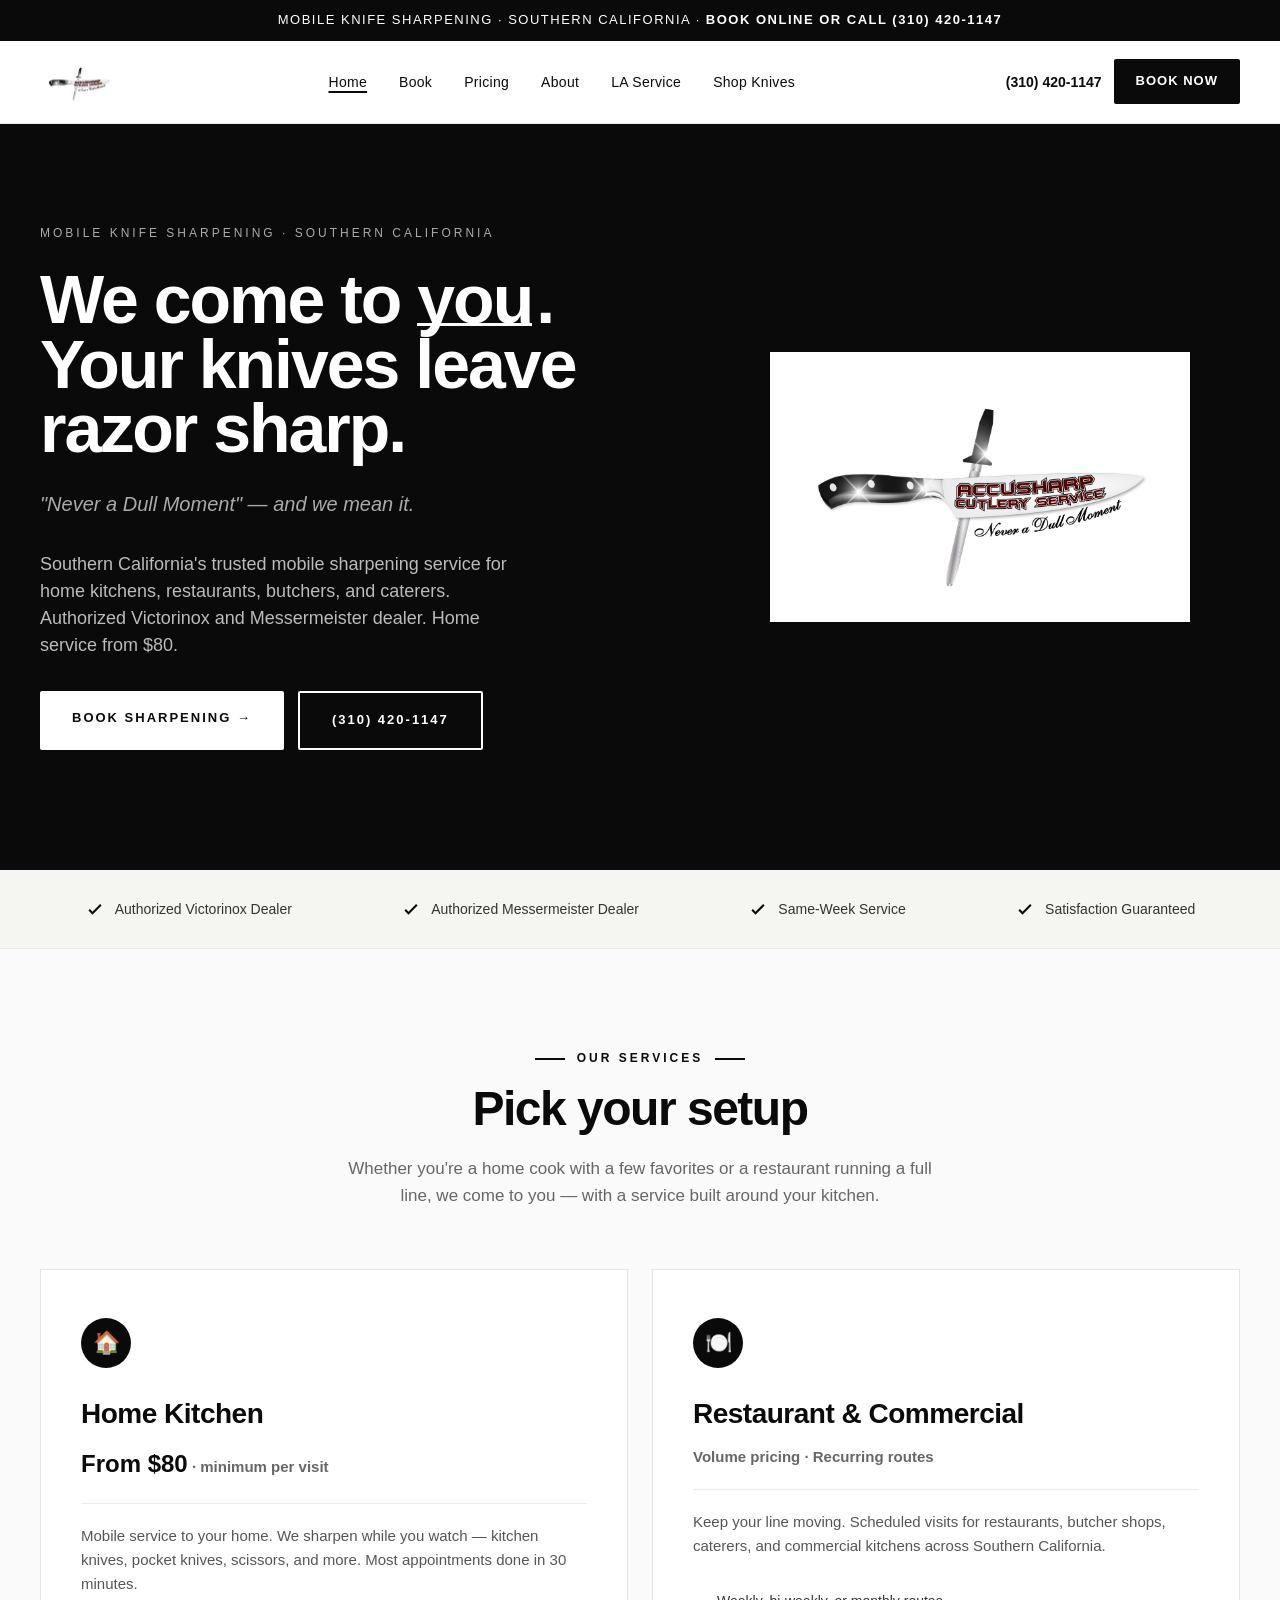
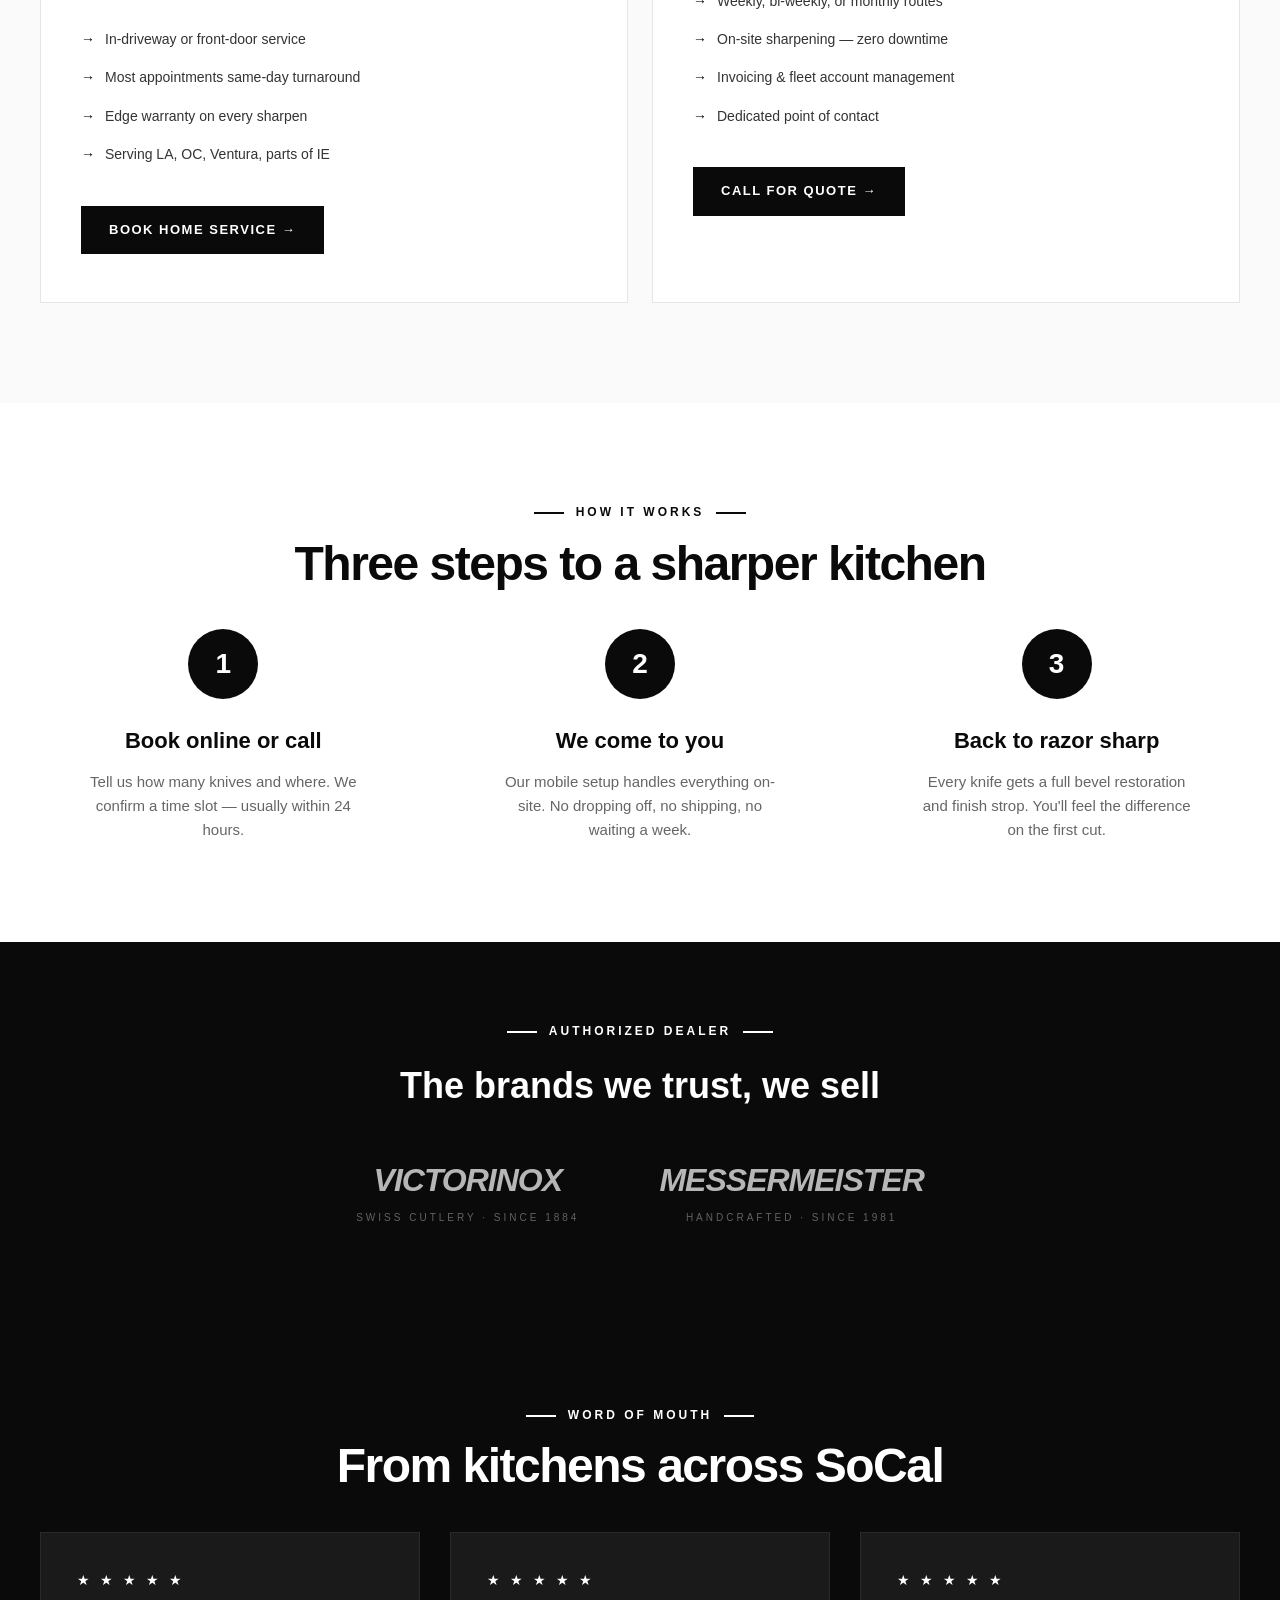
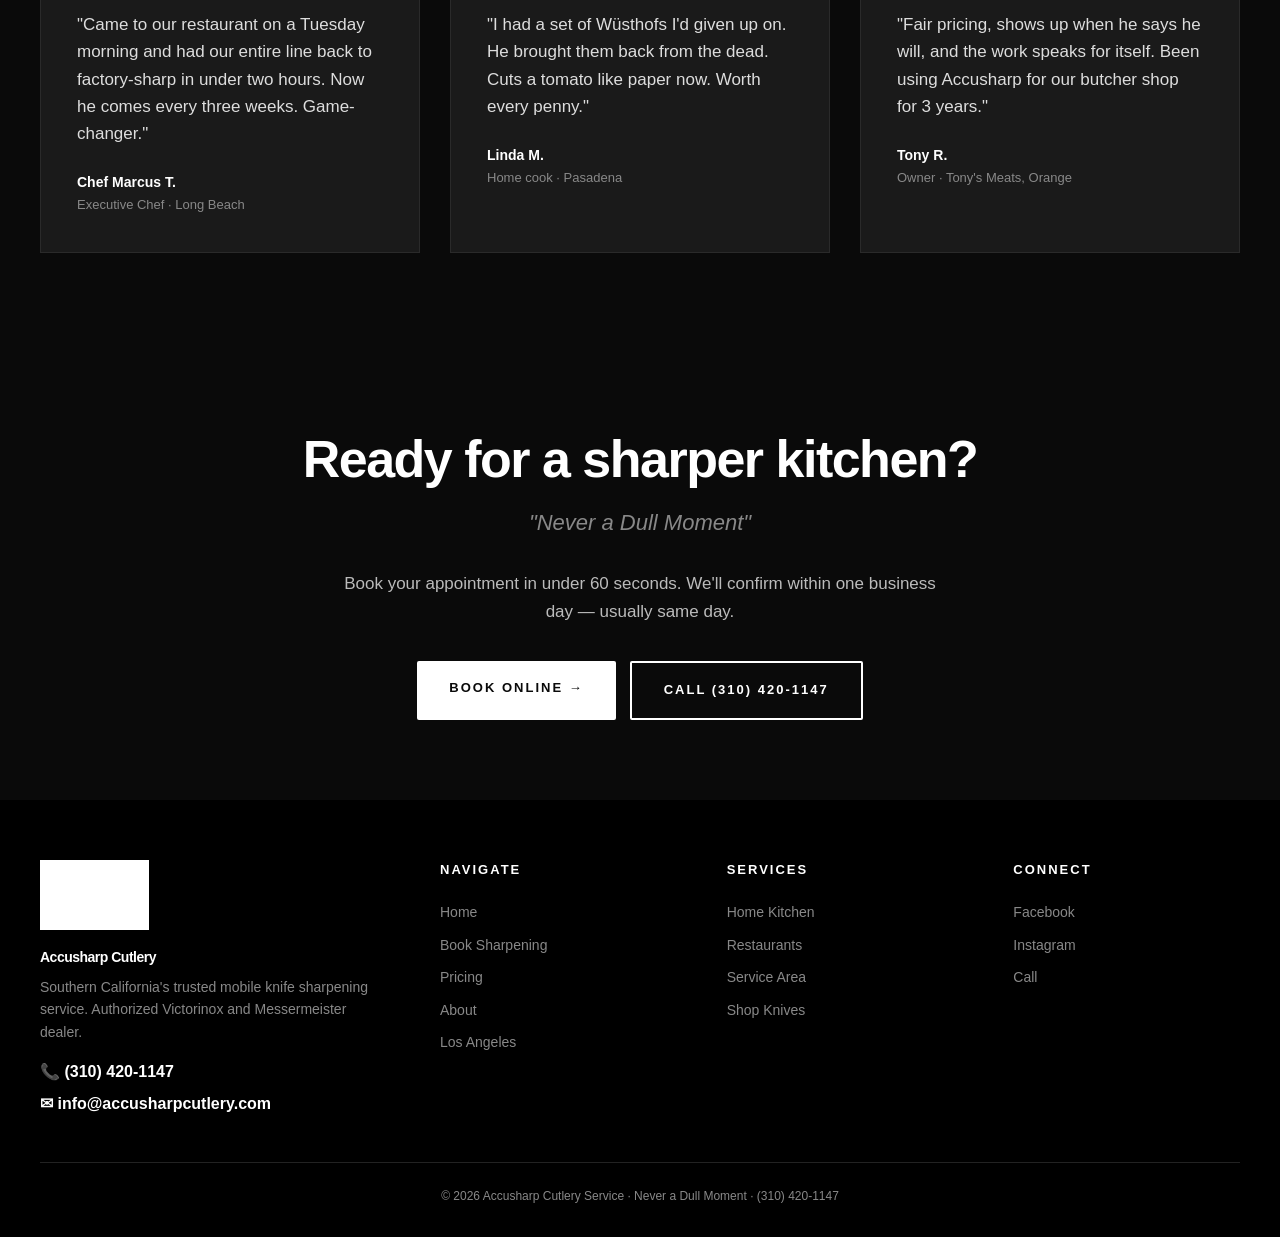
==== Accusharp-website/index.html @ d23bec42 "Add files via upload" ====
<!DOCTYPE html>
<html lang="en">
<head>
  <meta charset="UTF-8">
  <meta name="viewport" content="width=device-width, initial-scale=1.0">

  <!-- SEO META -->
  <title>Accusharp Cutlery | Mobile Knife Sharpening in Southern California</title>
  <meta name="description" content="Southern California's trusted mobile knife sharpening service. We come to your home or restaurant. Authorized Victorinox & Messermeister dealer. Call (310) 420-1147.">
  <meta name="keywords" content="mobile knife sharpening, knife sharpening Los Angeles, knife sharpening SoCal, Southern California knife sharpener, Victorinox dealer, Messermeister dealer">

  <!-- SOCIAL / OPEN GRAPH -->
  <meta property="og:title" content="Accusharp Cutlery | Mobile Knife Sharpening in Southern California">
  <meta property="og:description" content="We come to you. Your knives leave razor sharp. Authorized Victorinox & Messermeister dealer.">
  <meta property="og:type" content="website">
  <meta property="og:url" content="https://www.accusharpcutlery.com/">
  <meta property="og:image" content="https://www.accusharpcutlery.com/images/logo.jpg">

  <!-- FAVICON -->
  <link rel="icon" type="image/jpeg" href="images/logo.jpg">

  <!-- STYLESHEET -->
  <link rel="stylesheet" href="styles.css">

  <!-- STRUCTURED DATA (helps Google understand your business) -->
  <script type="application/ld+json">
  {
    "@context": "https://schema.org",
    "@type": "LocalBusiness",
    "name": "Accusharp Cutlery Service",
    "image": "https://www.accusharpcutlery.com/images/logo.jpg",
    "telephone": "+13104201147",
    "email": "info@accusharpcutlery.com",
    "url": "https://www.accusharpcutlery.com",
    "description": "Mobile knife sharpening service in Southern California. Authorized Victorinox and Messermeister dealer.",
    "priceRange": "$80+",
    "areaServed": [
      { "@type": "City", "name": "Los Angeles" },
      { "@type": "City", "name": "Long Beach" },
      { "@type": "City", "name": "Santa Monica" },
      { "@type": "City", "name": "Pasadena" },
      { "@type": "City", "name": "Beverly Hills" },
      { "@type": "City", "name": "Anaheim" },
      { "@type": "City", "name": "Irvine" },
      { "@type": "City", "name": "Huntington Beach" },
      { "@type": "City", "name": "Ventura" }
    ]
  }
  </script>
</head>
<body>

  <!-- ANNOUNCEMENT BAR -->
  <div class="announce">
    MOBILE KNIFE SHARPENING · SOUTHERN CALIFORNIA · <strong>BOOK ONLINE OR CALL (310) 420-1147</strong>
  </div>

  <!-- HEADER -->
  <header class="header">
    <a href="index.html" aria-label="Home">
      <img src="images/logo.jpg" alt="Accusharp Cutlery" class="logo">
    </a>
    <nav class="nav" id="primaryNav">
      <a href="index.html" class="active">Home</a>
      <a href="booking.html">Book</a>
      <a href="pricing.html">Pricing</a>
      <a href="about.html">About</a>
      <a href="los-angeles.html">LA Service</a>
      <a href="https://shop.accusharpcutlery.com" target="_blank" rel="noopener">Shop Knives</a>
    </nav>
    <div class="header-cta">
      <a class="phone-top" href="tel:3104201147">(310) 420-1147</a>
      <a href="booking.html" class="btn-book">Book Now</a>
      <button class="mobile-nav-toggle" aria-label="Toggle menu" aria-controls="primaryNav">☰</button>
    </div>
  </header>

  <!-- HERO -->
  <section class="hero">
    <div class="hero-grid">
      <div>
        <div class="hero-eyebrow">Mobile Knife Sharpening · Southern California</div>
        <h1>We come to <em>you</em>.<br>Your knives leave razor sharp.</h1>
        <p class="tagline">"Never a Dull Moment" — and we mean it.</p>
        <p>Southern California's trusted mobile sharpening service for home kitchens, restaurants, butchers, and caterers. Authorized Victorinox and Messermeister dealer. Home service from $80.</p>
        <div class="hero-buttons">
          <a href="booking.html" class="btn-primary light">Book Sharpening →</a>
          <a href="tel:3104201147" class="btn-secondary">(310) 420-1147</a>
        </div>
      </div>
      <div class="hero-logo-display">
        <img src="images/logo.jpg" alt="Accusharp Cutlery — Never a Dull Moment" style="max-width:420px;">
      </div>
    </div>
  </section>

  <!-- TRUST STRIP -->
  <div class="trust">
    <div class="trust-inner">
      <div class="trust-item">
        <svg viewBox="0 0 24 24" fill="none" stroke="#0a0a0a" stroke-width="2.5"><path d="M5 13l4 4L19 7"/></svg>
        Authorized Victorinox Dealer
      </div>
      <div class="trust-item">
        <svg viewBox="0 0 24 24" fill="none" stroke="#0a0a0a" stroke-width="2.5"><path d="M5 13l4 4L19 7"/></svg>
        Authorized Messermeister Dealer
      </div>
      <div class="trust-item">
        <svg viewBox="0 0 24 24" fill="none" stroke="#0a0a0a" stroke-width="2.5"><path d="M5 13l4 4L19 7"/></svg>
        Same-Week Service
      </div>
      <div class="trust-item">
        <svg viewBox="0 0 24 24" fill="none" stroke="#0a0a0a" stroke-width="2.5"><path d="M5 13l4 4L19 7"/></svg>
        Satisfaction Guaranteed
      </div>
    </div>
  </div>

  <!-- SERVICES -->
  <section class="section services-bg">
    <div class="section-inner">
      <div class="section-tag">Our Services</div>
      <h2>Pick your setup</h2>
      <p class="section-sub">Whether you're a home cook with a few favorites or a restaurant running a full line, we come to you — with a service built around your kitchen.</p>
      <div class="service-grid">

        <div class="service-card">
          <div class="service-icon">🏠</div>
          <h3>Home Kitchen</h3>
          <div class="price"><strong>From $80</strong> · minimum per visit</div>
          <p>Mobile service to your home. We sharpen while you watch — kitchen knives, pocket knives, scissors, and more. Most appointments done in 30 minutes.</p>
          <ul>
            <li>In-driveway or front-door service</li>
            <li>Most appointments same-day turnaround</li>
            <li>Edge warranty on every sharpen</li>
            <li>Serving LA, OC, Ventura, parts of IE</li>
          </ul>
          <a href="booking.html" class="cta">Book Home Service →</a>
        </div>

        <div class="service-card">
          <div class="service-icon">🍽️</div>
          <h3>Restaurant & Commercial</h3>
          <div class="price">Volume pricing · Recurring routes</div>
          <p>Keep your line moving. Scheduled visits for restaurants, butcher shops, caterers, and commercial kitchens across Southern California.</p>
          <ul>
            <li>Weekly, bi-weekly, or monthly routes</li>
            <li>On-site sharpening — zero downtime</li>
            <li>Invoicing & fleet account management</li>
            <li>Dedicated point of contact</li>
          </ul>
          <a href="tel:3104201147" class="cta">Call for Quote →</a>
        </div>

      </div>
    </div>
  </section>

  <!-- HOW IT WORKS -->
  <section class="section">
    <div class="section-inner">
      <div class="section-tag">How it works</div>
      <h2>Three steps to a sharper kitchen</h2>
      <div class="steps">
        <div class="step">
          <div class="step-num">1</div>
          <h4>Book online or call</h4>
          <p>Tell us how many knives and where. We confirm a time slot — usually within 24 hours.</p>
        </div>
        <div class="step">
          <div class="step-num">2</div>
          <h4>We come to you</h4>
          <p>Our mobile setup handles everything on-site. No dropping off, no shipping, no waiting a week.</p>
        </div>
        <div class="step">
          <div class="step-num">3</div>
          <h4>Back to razor sharp</h4>
          <p>Every knife gets a full bevel restoration and finish strop. You'll feel the difference on the first cut.</p>
        </div>
      </div>
    </div>
  </section>

  <!-- AUTHORIZED DEALERS -->
  <section class="dealers">
    <div class="dealers-inner">
      <div class="section-tag">Authorized Dealer</div>
      <h2>The brands we trust, we sell</h2>
      <div class="dealer-logos">
        <div class="dealer-logo">
          VICTORINOX
          <small>SWISS CUTLERY · SINCE 1884</small>
        </div>
        <div class="dealer-logo">
          MESSERMEISTER
          <small>HANDCRAFTED · SINCE 1981</small>
        </div>
      </div>
    </div>
  </section>

  <!-- TESTIMONIALS -->
  <section class="section testimonials">
    <div class="section-inner">
      <div class="section-tag">Word of mouth</div>
      <h2>From kitchens across SoCal</h2>
      <div class="t-grid">

        <div class="t-card">
          <div class="t-stars">★ ★ ★ ★ ★</div>
          <p class="t-quote">"Came to our restaurant on a Tuesday morning and had our entire line back to factory-sharp in under two hours. Now he comes every three weeks. Game-changer."</p>
          <div class="t-author">Chef Marcus T.<small>Executive Chef · Long Beach</small></div>
        </div>

        <div class="t-card">
          <div class="t-stars">★ ★ ★ ★ ★</div>
          <p class="t-quote">"I had a set of Wüsthofs I'd given up on. He brought them back from the dead. Cuts a tomato like paper now. Worth every penny."</p>
          <div class="t-author">Linda M.<small>Home cook · Pasadena</small></div>
        </div>

        <div class="t-card">
          <div class="t-stars">★ ★ ★ ★ ★</div>
          <p class="t-quote">"Fair pricing, shows up when he says he will, and the work speaks for itself. Been using Accusharp for our butcher shop for 3 years."</p>
          <div class="t-author">Tony R.<small>Owner · Tony's Meats, Orange</small></div>
        </div>

      </div>
    </div>
  </section>

  <!-- CTA BAND -->
  <section class="cta-band">
    <h2>Ready for a sharper kitchen?</h2>
    <p class="tagline-italic">"Never a Dull Moment"</p>
    <p>Book your appointment in under 60 seconds. We'll confirm within one business day — usually same day.</p>
    <div class="cta-band-buttons">
      <a href="booking.html" class="btn-primary light">Book Online →</a>
      <a href="tel:3104201147" class="btn-secondary">Call (310) 420-1147</a>
    </div>
  </section>

  <!-- FOOTER -->
  <footer class="footer">
    <div class="footer-inner">
      <div>
        <img src="images/logo.jpg" alt="Accusharp Cutlery" class="footer-logo">
        <p class="footer-brand-name">Accusharp Cutlery</p>
        <p>Southern California's trusted mobile knife sharpening service. Authorized Victorinox and Messermeister dealer.</p>
        <div class="footer-contact">
          <a href="tel:3104201147">📞 (310) 420-1147</a>
          <a href="mailto:info@accusharpcutlery.com">✉ info@accusharpcutlery.com</a>
        </div>
      </div>
      <div>
        <h5>Navigate</h5>
        <a class="link" href="index.html">Home</a>
        <a class="link" href="booking.html">Book Sharpening</a>
        <a class="link" href="pricing.html">Pricing</a>
        <a class="link" href="about.html">About</a>
        <a class="link" href="los-angeles.html">Los Angeles</a>
      </div>
      <div>
        <h5>Services</h5>
        <a class="link" href="booking.html">Home Kitchen</a>
        <a class="link" href="tel:3104201147">Restaurants</a>
        <a class="link" href="pricing.html">Service Area</a>
        <a class="link" href="https://shop.accusharpcutlery.com" target="_blank" rel="noopener">Shop Knives</a>
      </div>
      <div>
        <h5>Connect</h5>
        <a class="link" href="https://facebook.com/accusharpcutlery" target="_blank" rel="noopener">Facebook</a>
        <a class="link" href="https://instagram.com/accusharpcutlery" target="_blank" rel="noopener">Instagram</a>
        <a class="link" href="tel:3104201147">Call</a>
      </div>
    </div>
    <div class="footer-bottom">
      © <span id="currentYear">2026</span> Accusharp Cutlery Service · Never a Dull Moment · (310) 420-1147
    </div>
  </footer>

  <script src="script.js"></script>
</body>
</html>
---- Accusharp-website/styles.css ----
/* ==========================================================
   ACCUSHARP CUTLERY — SHARED STYLESHEET
   Used by: index.html, booking.html, pricing.html, about.html, los-angeles.html
   ========================================================== */

/* -- RESET & BASE -- */
* { box-sizing: border-box; margin: 0; padding: 0; }
html { scroll-behavior: smooth; }
body {
  font-family: -apple-system, BlinkMacSystemFont, 'Helvetica Neue', Arial, sans-serif;
  color: #0a0a0a;
  line-height: 1.6;
  background: #fff;
  -webkit-font-smoothing: antialiased;
}
img { max-width: 100%; height: auto; display: block; }
a { color: inherit; }
button { font-family: inherit; cursor: pointer; border: none; background: none; }

/* -- ANNOUNCEMENT BAR -- */
.announce {
  background: #0a0a0a;
  color: #fff;
  text-align: center;
  padding: 10px 16px;
  font-size: 13px;
  letter-spacing: 1.5px;
  font-weight: 500;
}
.announce strong { color: #fff; }

/* -- HEADER -- */
.header {
  background: #fff;
  border-bottom: 1px solid #eaeaea;
  padding: 16px 40px;
  display: flex;
  justify-content: space-between;
  align-items: center;
  position: sticky;
  top: 0;
  z-index: 100;
}
.header .logo { height: 50px; width: auto; }
.nav { display: flex; gap: 32px; }
.nav a {
  color: #0a0a0a;
  text-decoration: none;
  font-weight: 500;
  font-size: 14px;
  letter-spacing: 0.3px;
}
.nav a:hover,
.nav a.active {
  text-decoration: underline;
  text-underline-offset: 4px;
  text-decoration-thickness: 2px;
}
.header-cta { display: flex; gap: 12px; align-items: center; }
.phone-top {
  font-weight: 700;
  font-size: 14px;
  color: #0a0a0a;
  text-decoration: none;
}
.btn-book {
  background: #0a0a0a;
  color: #fff;
  padding: 12px 22px;
  text-decoration: none;
  font-size: 13px;
  font-weight: 700;
  letter-spacing: 1px;
  text-transform: uppercase;
  border-radius: 2px;
}
.btn-book:hover { background: #333; }

/* Mobile nav toggle (hidden on desktop) */
.mobile-nav-toggle {
  display: none;
  background: none;
  border: none;
  font-size: 24px;
  color: #0a0a0a;
  padding: 4px;
}

/* -- BREADCRUMB -- */
.breadcrumb {
  background: #fafafa;
  border-bottom: 1px solid #eaeaea;
  padding: 14px 40px;
  font-size: 13px;
  color: #666;
}
.breadcrumb a { color: #666; text-decoration: none; }
.breadcrumb a:hover { color: #0a0a0a; }
.breadcrumb .sep { margin: 0 8px; color: #ccc; }
.breadcrumb .current { color: #0a0a0a; font-weight: 600; }

/* -- BUTTONS -- */
.btn-primary {
  background: #0a0a0a;
  color: #fff;
  padding: 17px 32px;
  text-decoration: none;
  font-weight: 800;
  font-size: 13px;
  letter-spacing: 2px;
  text-transform: uppercase;
  border-radius: 2px;
  display: inline-block;
}
.btn-primary.light { background: #fff; color: #0a0a0a; }
.btn-primary:hover { opacity: 0.85; }
.btn-secondary {
  background: transparent;
  color: #fff;
  padding: 17px 32px;
  text-decoration: none;
  font-weight: 700;
  font-size: 13px;
  letter-spacing: 2px;
  text-transform: uppercase;
  border: 2px solid #fff;
  border-radius: 2px;
  display: inline-block;
}
.btn-secondary.dark {
  color: #0a0a0a;
  border-color: #0a0a0a;
}
.btn-secondary:hover { opacity: 0.85; }

/* -- HERO (homepage) -- */
.hero {
  background: #0a0a0a;
  color: #fff;
  padding: 100px 40px 120px;
  position: relative;
  overflow: hidden;
}
.hero-grid {
  max-width: 1300px;
  margin: 0 auto;
  display: grid;
  grid-template-columns: 1.15fr 1fr;
  gap: 80px;
  align-items: center;
  position: relative;
  z-index: 1;
}
.hero-eyebrow {
  color: #aaa;
  font-size: 12px;
  letter-spacing: 3px;
  text-transform: uppercase;
  font-weight: 500;
  margin-bottom: 24px;
}
.hero h1 {
  font-size: 68px;
  line-height: 0.95;
  font-weight: 900;
  letter-spacing: -2px;
  margin-bottom: 28px;
}
.hero h1 em {
  font-style: normal;
  display: inline-block;
  position: relative;
  padding-right: 4px;
}
.hero h1 em::after {
  content: '';
  position: absolute;
  bottom: 6px;
  left: 0;
  right: 4px;
  height: 3px;
  background: #fff;
}
.hero p {
  font-size: 18px;
  color: #bbb;
  max-width: 500px;
  margin-bottom: 32px;
  line-height: 1.5;
}
.hero .tagline {
  font-size: 20px;
  color: #aaa;
  font-style: italic;
  margin-bottom: 32px;
  font-weight: 300;
}
.hero-buttons { display: flex; gap: 14px; flex-wrap: wrap; }
.hero-logo-display {
  display: flex;
  align-items: center;
  justify-content: center;
}
.hero-logo-display img { max-width: 420px; width: 100%; }

/* -- TRUST STRIP -- */
.trust {
  background: #f5f5f2;
  padding: 28px 40px;
  border-bottom: 1px solid #eaeaea;
}
.trust-inner {
  max-width: 1300px;
  margin: 0 auto;
  display: flex;
  justify-content: space-around;
  flex-wrap: wrap;
  gap: 20px;
}
.trust-item {
  display: flex;
  align-items: center;
  gap: 10px;
  font-size: 14px;
  color: #333;
  font-weight: 500;
}
.trust-item svg {
  width: 20px;
  height: 20px;
  flex-shrink: 0;
}

/* -- SECTIONS (general) -- */
.section { padding: 100px 40px; }
.section-inner { max-width: 1300px; margin: 0 auto; }
.section-tag {
  color: #0a0a0a;
  font-size: 12px;
  letter-spacing: 3px;
  text-transform: uppercase;
  font-weight: 700;
  margin-bottom: 16px;
  text-align: center;
}
.section-tag::before,
.section-tag::after {
  content: '';
  display: inline-block;
  width: 30px;
  height: 2px;
  background: #0a0a0a;
  vertical-align: middle;
}
.section-tag::before { margin-right: 12px; }
.section-tag::after { margin-left: 12px; }
.section h2 {
  font-size: 48px;
  font-weight: 900;
  text-align: center;
  margin-bottom: 20px;
  letter-spacing: -1.5px;
  line-height: 1.05;
}
.section-sub {
  text-align: center;
  color: #666;
  font-size: 17px;
  max-width: 600px;
  margin: 0 auto 60px;
}

/* -- SERVICES GRID (homepage) -- */
.services-bg { background: #fafafa; }
.service-grid {
  display: grid;
  grid-template-columns: repeat(2, 1fr);
  gap: 24px;
}
.service-card {
  background: #fff;
  border: 1px solid #e5e5e5;
  padding: 48px 40px;
  transition: all 0.2s;
}
.service-card:hover {
  border-color: #0a0a0a;
  transform: translateY(-4px);
  box-shadow: 0 20px 40px rgba(0,0,0,0.06);
}
.service-icon {
  width: 50px;
  height: 50px;
  margin-bottom: 24px;
  display: flex;
  align-items: center;
  justify-content: center;
  background: #0a0a0a;
  color: #fff;
  border-radius: 50%;
  font-size: 22px;
}
.service-card h3 {
  font-size: 28px;
  font-weight: 900;
  margin-bottom: 8px;
  letter-spacing: -0.5px;
}
.service-card .price {
  color: #666;
  font-weight: 600;
  font-size: 15px;
  margin-bottom: 20px;
  padding-bottom: 20px;
  border-bottom: 1px solid #eaeaea;
}
.service-card .price strong {
  color: #0a0a0a;
  font-size: 24px;
  font-weight: 900;
}
.service-card p {
  color: #555;
  margin-bottom: 24px;
  font-size: 15px;
}
.service-card ul {
  list-style: none;
  margin-bottom: 32px;
}
.service-card li {
  padding: 8px 0;
  color: #333;
  font-size: 14px;
  display: flex;
  gap: 10px;
  align-items: flex-start;
}
.service-card li::before {
  content: '→';
  color: #0a0a0a;
  font-weight: 700;
  flex-shrink: 0;
}
.service-card .cta {
  display: inline-block;
  background: #0a0a0a;
  color: #fff;
  padding: 14px 28px;
  text-decoration: none;
  font-weight: 700;
  font-size: 13px;
  letter-spacing: 1.5px;
  text-transform: uppercase;
}

/* -- STEPS (homepage) -- */
.steps {
  display: grid;
  grid-template-columns: repeat(3, 1fr);
  gap: 50px;
  margin-top: 40px;
}
.step { text-align: center; }
.step-num {
  display: inline-block;
  width: 70px;
  height: 70px;
  border-radius: 50%;
  background: #0a0a0a;
  color: #fff;
  font-size: 28px;
  font-weight: 900;
  line-height: 70px;
  margin-bottom: 24px;
}
.step h4 {
  font-size: 22px;
  margin-bottom: 12px;
  font-weight: 800;
}
.step p {
  color: #666;
  font-size: 15px;
  max-width: 280px;
  margin: 0 auto;
}

/* -- DEALERS BAND -- */
.dealers {
  background: #0a0a0a;
  color: #fff;
  padding: 80px 40px;
}
.dealers-inner {
  max-width: 1000px;
  margin: 0 auto;
  text-align: center;
}
.dealers .section-tag { color: #fff; }
.dealers .section-tag::before,
.dealers .section-tag::after { background: #fff; }
.dealers h2 {
  color: #fff;
  margin-bottom: 40px;
  font-size: 36px;
}
.dealer-logos {
  display: flex;
  justify-content: center;
  align-items: center;
  gap: 80px;
  flex-wrap: wrap;
}
.dealer-logo {
  font-size: 32px;
  font-weight: 900;
  letter-spacing: -1px;
  color: #fff;
  opacity: 0.7;
  font-style: italic;
}
.dealer-logo small {
  display: block;
  font-size: 10px;
  letter-spacing: 3px;
  font-style: normal;
  font-weight: 500;
  margin-top: 4px;
  color: #888;
}

/* -- TESTIMONIALS -- */
.testimonials { background: #0a0a0a; color: #fff; }
.testimonials h2,
.testimonials .section-tag { color: #fff; }
.testimonials .section-tag::before,
.testimonials .section-tag::after { background: #fff; }
.t-grid {
  display: grid;
  grid-template-columns: repeat(3, 1fr);
  gap: 30px;
  margin-top: 40px;
}
.t-card {
  background: #1a1a1a;
  padding: 36px;
  border: 1px solid #2a2a2a;
}
.t-stars {
  color: #fff;
  margin-bottom: 20px;
  font-size: 14px;
  letter-spacing: 3px;
}
.t-quote {
  font-size: 17px;
  line-height: 1.6;
  margin-bottom: 24px;
  color: #ddd;
}
.t-author {
  font-weight: 700;
  font-size: 14px;
}
.t-author small {
  display: block;
  color: #888;
  font-weight: 400;
  margin-top: 2px;
  font-size: 13px;
}

/* -- CTA BAND -- */
.cta-band {
  background: #0a0a0a;
  color: #fff;
  padding: 80px 40px;
  text-align: center;
}
.cta-band h2 {
  color: #fff;
  font-size: 52px;
  margin-bottom: 20px;
  font-weight: 900;
  letter-spacing: -1.5px;
  line-height: 1;
}
.cta-band .tagline-italic {
  font-size: 22px;
  color: #888;
  font-style: italic;
  margin-bottom: 30px;
}
.cta-band p {
  color: #bbb;
  font-size: 17px;
  margin: 0 auto 36px;
  max-width: 600px;
}
.cta-band-buttons {
  display: flex;
  gap: 14px;
  justify-content: center;
  flex-wrap: wrap;
}

/* -- FOOTER -- */
.footer {
  background: #000;
  color: #888;
  padding: 60px 40px 30px;
}
.footer-inner {
  max-width: 1300px;
  margin: 0 auto;
  display: grid;
  grid-template-columns: 1.5fr 1fr 1fr 1fr;
  gap: 60px;
  margin-bottom: 40px;
}
.footer-logo {
  height: 70px;
  width: auto;
  margin-bottom: 16px;
  filter: brightness(0) invert(1);
}
.footer p {
  font-size: 14px;
  margin-bottom: 10px;
  line-height: 1.6;
}
.footer-brand-name {
  color: #fff;
  font-weight: 700;
  font-size: 20px;
  letter-spacing: -0.5px;
  margin-bottom: 8px !important;
}
.footer-contact { margin-top: 16px; }
.footer-contact a {
  display: block;
  color: #fff;
  text-decoration: none;
  font-weight: 700;
  font-size: 16px;
  margin-bottom: 6px;
}
.footer h5 {
  color: #fff;
  font-size: 13px;
  margin-bottom: 16px;
  letter-spacing: 2px;
  text-transform: uppercase;
  font-weight: 800;
}
.footer a.link {
  color: #888;
  text-decoration: none;
  display: block;
  padding: 5px 0;
  font-size: 14px;
}
.footer a.link:hover { color: #fff; }
.footer-bottom {
  border-top: 1px solid #222;
  padding-top: 24px;
  text-align: center;
  font-size: 12px;
}

/* -- PAGE HEADER (booking, pricing, about, LA) -- */
.page-header {
  background: #0a0a0a;
  color: #fff;
  padding: 70px 40px 60px;
  text-align: center;
}
.page-header .eyebrow {
  color: #aaa;
  font-size: 12px;
  letter-spacing: 3px;
  text-transform: uppercase;
  font-weight: 500;
  margin-bottom: 14px;
}
.page-header h1 {
  font-size: 58px;
  font-weight: 900;
  letter-spacing: -2px;
  margin-bottom: 14px;
  line-height: 1;
}
.page-header .tagline {
  font-style: italic;
  color: #888;
  font-size: 18px;
  margin-bottom: 10px;
}
.page-header p {
  color: #bbb;
  font-size: 17px;
  max-width: 600px;
  margin: 0 auto;
}

/* -- CONTACT BAR (booking page) -- */
.contact-bar {
  background: #fff;
  padding: 24px 40px;
  border-bottom: 1px solid #eaeaea;
}
.contact-bar-inner {
  max-width: 1100px;
  margin: 0 auto;
  display: grid;
  grid-template-columns: repeat(4, 1fr);
  gap: 20px;
}
.contact-option {
  display: flex;
  align-items: center;
  gap: 12px;
  padding: 14px;
  border: 1px solid #eaeaea;
  border-radius: 8px;
  text-decoration: none;
  color: #0a0a0a;
  transition: all 0.2s;
}
.contact-option:hover {
  border-color: #0a0a0a;
  transform: translateY(-2px);
}
.contact-icon {
  width: 44px;
  height: 44px;
  background: #0a0a0a;
  color: #fff;
  border-radius: 50%;
  display: flex;
  align-items: center;
  justify-content: center;
  font-size: 18px;
  flex-shrink: 0;
}
.contact-option .label {
  font-size: 11px;
  color: #888;
  letter-spacing: 1px;
  text-transform: uppercase;
  font-weight: 600;
}
.contact-option .value {
  font-size: 15px;
  font-weight: 700;
  margin-top: 2px;
}

/* -- BOOKING FORM -- */
.main-booking {
  max-width: 1100px;
  margin: 50px auto;
  padding: 0 40px;
  display: grid;
  grid-template-columns: 1.4fr 1fr;
  gap: 40px;
  align-items: start;
}
.form-box {
  background: #fff;
  border: 1px solid #eaeaea;
  padding: 40px;
}
.form-box h2 {
  font-size: 28px;
  font-weight: 900;
  margin-bottom: 8px;
  letter-spacing: -0.5px;
}
.form-box .form-sub {
  color: #666;
  margin-bottom: 32px;
  font-size: 15px;
}
.field-group { margin-bottom: 20px; }
.field-row {
  display: grid;
  grid-template-columns: 1fr 1fr;
  gap: 14px;
  margin-bottom: 20px;
}
label {
  display: block;
  font-size: 12px;
  font-weight: 700;
  letter-spacing: 1px;
  text-transform: uppercase;
  color: #0a0a0a;
  margin-bottom: 6px;
}
label .req { color: #c00; }
input[type="text"],
input[type="email"],
input[type="tel"],
input[type="number"],
textarea,
select {
  width: 100%;
  padding: 12px 14px;
  border: 1.5px solid #d5d5d5;
  border-radius: 4px;
  font-size: 15px;
  font-family: inherit;
  background: #fff;
  transition: border-color 0.15s;
}
input:focus,
textarea:focus,
select:focus {
  outline: none;
  border-color: #0a0a0a;
}
textarea {
  resize: vertical;
  min-height: 90px;
}
.tier-selector {
  display: grid;
  grid-template-columns: repeat(3, 1fr);
  gap: 10px;
}
.tier-option {
  background: #fff;
  border: 1.5px solid #d5d5d5;
  padding: 16px 14px;
  border-radius: 4px;
  cursor: pointer;
  text-align: center;
  transition: all 0.15s;
}
.tier-option:hover { border-color: #888; }
.tier-option.selected {
  border-color: #0a0a0a;
  background: #0a0a0a;
  color: #fff;
}
.tier-option .tier-label {
  font-size: 18px;
  font-weight: 900;
  letter-spacing: -0.5px;
}
.tier-option .tier-sub {
  font-size: 11px;
  color: #888;
  letter-spacing: 1px;
  margin-top: 4px;
  text-transform: uppercase;
}
.tier-option.selected .tier-sub { color: #aaa; }
.checkbox-grid {
  display: grid;
  grid-template-columns: repeat(2, 1fr);
  gap: 10px;
}
.checkbox-option {
  display: flex;
  align-items: center;
  gap: 10px;
  padding: 10px 14px;
  border: 1.5px solid #d5d5d5;
  border-radius: 4px;
  cursor: pointer;
  background: #fff;
}
.checkbox-option:hover { border-color: #888; }
.checkbox-option.checked {
  border-color: #0a0a0a;
  background: #fafafa;
}
.checkbox-option input { accent-color: #0a0a0a; }
.checkbox-option span {
  font-size: 14px;
  font-weight: 500;
}
.submit-row {
  margin-top: 32px;
  padding-top: 24px;
  border-top: 1px solid #eaeaea;
}
.btn-submit {
  background: #0a0a0a;
  color: #fff;
  border: none;
  padding: 18px 36px;
  font-size: 14px;
  font-weight: 800;
  letter-spacing: 2px;
  text-transform: uppercase;
  cursor: pointer;
  border-radius: 2px;
  width: 100%;
  font-family: inherit;
}
.btn-submit:hover { background: #333; }
.form-note {
  font-size: 13px;
  color: #888;
  margin-top: 14px;
  text-align: center;
}

/* -- SIDEBAR (booking) -- */
.sidebar {
  display: flex;
  flex-direction: column;
  gap: 16px;
  position: sticky;
  top: 80px;
}
.estimator {
  background: #0a0a0a;
  color: #fff;
  padding: 28px;
  border-radius: 8px;
}
.estimator h3 {
  font-size: 14px;
  letter-spacing: 2px;
  text-transform: uppercase;
  font-weight: 700;
  margin-bottom: 16px;
  color: #aaa;
}
.est-row {
  display: flex;
  justify-content: space-between;
  padding: 8px 0;
  font-size: 14px;
  color: #ccc;
}
.est-row strong { color: #fff; }
.est-total {
  border-top: 1px solid #333;
  margin-top: 12px;
  padding-top: 16px !important;
}
.est-total strong {
  font-size: 32px;
  font-weight: 900;
  letter-spacing: -1px;
}
.est-note {
  font-size: 12px;
  color: #888;
  margin-top: 14px;
  padding-top: 14px;
  border-top: 1px solid #333;
  line-height: 1.5;
}
.est-placeholder {
  color: #666;
  font-style: italic;
  font-size: 14px;
  padding: 16px 0;
  text-align: center;
}
.info-box,
.pricing-sidebar {
  background: #fff;
  border: 1px solid #eaeaea;
  padding: 24px;
  border-radius: 8px;
}
.pricing-sidebar {
  background: #f5f5f2;
}
.info-box h3,
.pricing-sidebar h3 {
  font-size: 14px;
  letter-spacing: 2px;
  text-transform: uppercase;
  font-weight: 700;
  margin-bottom: 14px;
}
.info-box ul { list-style: none; }
.info-box li {
  padding: 6px 0;
  font-size: 14px;
  color: #444;
  display: flex;
  gap: 8px;
}
.info-box li::before {
  content: '✓';
  color: #0a0a0a;
  font-weight: 900;
  flex-shrink: 0;
}
.price-row {
  display: flex;
  justify-content: space-between;
  padding: 10px 0;
  font-size: 14px;
  border-bottom: 1px solid #eaeaea;
}
.price-row:last-child { border-bottom: none; }
.price-row .qty {
  font-weight: 600;
  color: #0a0a0a;
}
.price-row .rate { color: #666; }

/* -- CONFIRMATION SCREEN -- */
.confirmation {
  display: none;
  background: #fff;
  border: 2px solid #0a0a0a;
  padding: 50px 40px;
  text-align: center;
  margin: 40px auto;
  max-width: 700px;
}
.confirmation.show { display: block; }
.confirmation .check {
  width: 70px;
  height: 70px;
  background: #0a0a0a;
  color: #fff;
  border-radius: 50%;
  display: inline-flex;
  align-items: center;
  justify-content: center;
  font-size: 32px;
  margin-bottom: 20px;
}
.confirmation h2 {
  font-size: 32px;
  font-weight: 900;
  margin-bottom: 14px;
  letter-spacing: -0.5px;
}
.confirmation .summary {
  background: #f5f5f2;
  padding: 20px;
  border-radius: 6px;
  margin: 20px 0;
  text-align: left;
  font-size: 14px;
  line-height: 1.8;
}
.confirmation .summary strong {
  display: inline-block;
  min-width: 130px;
  color: #0a0a0a;
}

/* -- PRICING PAGE -- */
.pricing-main {
  max-width: 1200px;
  margin: 0 auto;
  padding: 70px 40px;
}
.section-label {
  text-align: center;
  margin-bottom: 50px;
}
.section-label h2 {
  font-size: 42px;
  font-weight: 900;
  letter-spacing: -1px;
  margin-bottom: 12px;
  line-height: 1.1;
}
.section-label p {
  color: #666;
  font-size: 17px;
  max-width: 600px;
  margin: 0 auto;
}
.tier-grid {
  display: grid;
  grid-template-columns: repeat(3, 1fr);
  gap: 24px;
  margin-bottom: 50px;
}
.tier-card {
  background: #fff;
  border: 1px solid #eaeaea;
  padding: 40px 32px;
  border-radius: 6px;
  position: relative;
  transition: all 0.2s;
}
.tier-card:hover {
  border-color: #0a0a0a;
  transform: translateY(-4px);
  box-shadow: 0 20px 40px rgba(0,0,0,0.06);
}
.tier-card.featured {
  background: #0a0a0a;
  color: #fff;
  border-color: #0a0a0a;
}
.tier-card.featured .tier-head,
.tier-card.featured .tier-price { color: #fff; }
.tier-card.featured li { color: #ccc; }
.tier-card.featured li::before { color: #fff; }
.tier-card.featured .tier-note,
.tier-card.featured .tier-sub {
  color: #aaa;
  border-color: #333;
}
.tier-badge {
  position: absolute;
  top: -10px;
  right: 24px;
  background: #fff;
  color: #0a0a0a;
  font-size: 10px;
  font-weight: 900;
  letter-spacing: 2px;
  padding: 6px 14px;
  border-radius: 2px;
  border: 1px solid #0a0a0a;
}
.tier-head {
  font-size: 13px;
  letter-spacing: 2px;
  text-transform: uppercase;
  color: #0a0a0a;
  font-weight: 700;
  margin-bottom: 10px;
}
.tier-range {
  font-size: 38px;
  font-weight: 900;
  letter-spacing: -1.5px;
  line-height: 1;
  margin-bottom: 14px;
}
.tier-price {
  font-size: 17px;
  font-weight: 700;
  color: #0a0a0a;
  margin-bottom: 6px;
}
.tier-price .big {
  font-size: 42px;
  letter-spacing: -1px;
}
.tier-sub {
  font-size: 13px;
  color: #666;
  margin-bottom: 24px;
  padding-bottom: 24px;
  border-bottom: 1px solid #eaeaea;
}
.tier-card ul {
  list-style: none;
  margin-bottom: 24px;
}
.tier-card li {
  padding: 6px 0;
  font-size: 14px;
  color: #333;
  display: flex;
  gap: 8px;
  align-items: flex-start;
}
.tier-card li::before {
  content: '→';
  color: #0a0a0a;
  font-weight: 900;
  flex-shrink: 0;
}
.tier-note {
  font-size: 12px;
  color: #888;
  padding-top: 16px;
  border-top: 1px solid #eaeaea;
  line-height: 1.5;
}

/* -- CALCULATOR (pricing) -- */
.calculator {
  background: #f5f5f2;
  padding: 40px;
  border-radius: 8px;
  margin-bottom: 70px;
  display: grid;
  grid-template-columns: 1fr 1fr;
  gap: 50px;
  align-items: center;
}
.calc-left h3 {
  font-size: 26px;
  font-weight: 900;
  margin-bottom: 10px;
  letter-spacing: -0.5px;
}
.calc-left p {
  font-size: 15px;
  color: #555;
}
.calc-input-group { margin-bottom: 16px; }
.calc-input-group label {
  display: block;
  font-size: 12px;
  letter-spacing: 1px;
  text-transform: uppercase;
  font-weight: 700;
  margin-bottom: 8px;
}
.calc-slider {
  width: 100%;
  height: 8px;
  -webkit-appearance: none;
  appearance: none;
  background: #ddd;
  border-radius: 4px;
  outline: none;
  margin-bottom: 8px;
}
.calc-slider::-webkit-slider-thumb {
  -webkit-appearance: none;
  appearance: none;
  width: 24px;
  height: 24px;
  background: #0a0a0a;
  border-radius: 50%;
  cursor: pointer;
}
.calc-slider::-moz-range-thumb {
  width: 24px;
  height: 24px;
  background: #0a0a0a;
  border-radius: 50%;
  cursor: pointer;
  border: none;
}
.slider-val {
  font-size: 22px;
  font-weight: 900;
}
.calc-right {
  background: #0a0a0a;
  color: #fff;
  padding: 30px;
  border-radius: 6px;
}
.calc-right h4 {
  font-size: 12px;
  letter-spacing: 2px;
  text-transform: uppercase;
  color: #aaa;
  margin-bottom: 16px;
}
.calc-line {
  display: flex;
  justify-content: space-between;
  font-size: 14px;
  color: #ccc;
  padding: 8px 0;
}
.calc-line strong { color: #fff; }
.calc-total {
  border-top: 1px solid #333;
  margin-top: 12px;
  padding-top: 16px !important;
}
.calc-total strong {
  font-size: 34px;
  font-weight: 900;
  letter-spacing: -1px;
}
.calc-note {
  font-size: 12px;
  color: #888;
  margin-top: 16px;
  padding-top: 16px;
  border-top: 1px solid #333;
  line-height: 1.5;
}

/* -- ADD-ONS (pricing) -- */
.addon-grid {
  display: grid;
  grid-template-columns: repeat(2, 1fr);
  gap: 20px;
  margin-top: 30px;
  margin-bottom: 70px;
}
.addon-card {
  background: #fff;
  border: 1px solid #eaeaea;
  padding: 28px 32px;
  border-radius: 6px;
  display: grid;
  grid-template-columns: 1fr auto;
  gap: 20px;
  align-items: center;
}
.addon-card .addon-icon {
  width: 44px;
  height: 44px;
  background: #0a0a0a;
  color: #fff;
  border-radius: 50%;
  display: flex;
  align-items: center;
  justify-content: center;
  font-size: 18px;
  margin-bottom: 12px;
}
.addon-card h3 {
  font-size: 19px;
  font-weight: 900;
  margin-bottom: 6px;
}
.addon-card p {
  font-size: 14px;
  color: #666;
  margin: 0;
}
.addon-price {
  background: #f5f5f2;
  padding: 14px 20px;
  border-radius: 6px;
  text-align: center;
  min-width: 120px;
}
.addon-price .amount {
  font-size: 24px;
  font-weight: 900;
  letter-spacing: -1px;
}
.addon-price .per {
  font-size: 11px;
  color: #666;
  letter-spacing: 1px;
  text-transform: uppercase;
}

/* -- MILEAGE ZONES (pricing) -- */
.mileage-section {
  background: #f5f5f2;
  padding: 50px 40px;
  border-radius: 8px;
  margin-bottom: 70px;
}
.mileage-header {
  text-align: center;
  margin-bottom: 30px;
}
.mileage-header h2 {
  font-size: 32px;
  font-weight: 900;
  margin-bottom: 10px;
  letter-spacing: -0.5px;
}
.mileage-header p {
  color: #666;
  max-width: 600px;
  margin: 0 auto;
  font-size: 15px;
}
.mileage-zones {
  display: grid;
  grid-template-columns: repeat(3, 1fr);
  gap: 16px;
}
.zone-card {
  background: #fff;
  padding: 24px;
  border-radius: 6px;
  border: 1px solid #eaeaea;
}
.zone-card.zone-core { border-left: 4px solid #0a0a0a; }
.zone-card.zone-standard { border-left: 4px solid #888; }
.zone-card.zone-extended { border-left: 4px solid #ccc; }
.zone-card .zone-label {
  font-size: 11px;
  letter-spacing: 2px;
  text-transform: uppercase;
  font-weight: 700;
  margin-bottom: 6px;
  color: #0a0a0a;
}
.zone-card h3 {
  font-size: 24px;
  font-weight: 900;
  margin-bottom: 12px;
}
.zone-card .zone-fee {
  font-size: 15px;
  color: #0a0a0a;
  font-weight: 700;
  margin-bottom: 14px;
}
.zone-card p {
  font-size: 13px;
  color: #666;
  margin: 0;
  line-height: 1.6;
}

/* -- COMMERCIAL BAND (pricing) -- */
.commercial-band {
  background: #0a0a0a;
  color: #fff;
  padding: 60px 40px;
  border-radius: 8px;
  text-align: center;
  margin-bottom: 70px;
}
.commercial-tag {
  color: #aaa;
  font-size: 11px;
  letter-spacing: 3px;
  text-transform: uppercase;
  font-weight: 700;
  margin-bottom: 14px;
}
.commercial-band h2 {
  color: #fff;
  font-size: 38px;
  margin-bottom: 16px;
  font-weight: 900;
  letter-spacing: -1px;
}
.commercial-band p {
  color: #bbb;
  font-size: 17px;
  max-width: 600px;
  margin: 0 auto 30px;
}

/* -- FAQ -- */
.faq-section {
  margin-bottom: 70px;
  max-width: 900px;
  margin-left: auto;
  margin-right: auto;
}
.faq-section h2 {
  text-align: center;
  font-size: 38px;
  font-weight: 900;
  letter-spacing: -1px;
  margin-bottom: 40px;
}
.faq-item {
  border-bottom: 1px solid #eaeaea;
  padding: 20px 0;
  cursor: pointer;
}
.faq-q {
  display: flex;
  justify-content: space-between;
  align-items: center;
  font-size: 17px;
  font-weight: 700;
}
.faq-q::after {
  content: '+';
  font-size: 24px;
  font-weight: 300;
  color: #888;
  transition: transform 0.2s;
}
.faq-item.open .faq-q::after {
  content: '−';
}
.faq-a {
  font-size: 15px;
  color: #555;
  margin-top: 14px;
  line-height: 1.7;
  display: none;
}
.faq-item.open .faq-a { display: block; }

/* -- ABOUT PAGE -- */
.about-main {
  max-width: 1100px;
  margin: 0 auto;
  padding: 80px 40px;
}
.about-intro {
  display: grid;
  grid-template-columns: 1fr 1.2fr;
  gap: 60px;
  margin-bottom: 80px;
  align-items: center;
}
.about-img-large {
  background: #eee;
  aspect-ratio: 4/5;
  display: flex;
  align-items: center;
  justify-content: center;
  color: #888;
  font-size: 13px;
  padding: 30px;
  text-align: center;
  border-radius: 4px;
  overflow: hidden;
}
.about-img-large img {
  width: 100%;
  height: 100%;
  object-fit: cover;
}
.about-intro h2 {
  font-size: 48px;
  font-weight: 900;
  letter-spacing: -1.5px;
  line-height: 1.05;
  margin-bottom: 24px;
}
.about-intro .tag {
  color: #666;
  font-size: 13px;
  letter-spacing: 2px;
  font-weight: 700;
  text-transform: uppercase;
  margin-bottom: 12px;
}
.about-intro p {
  font-size: 17px;
  color: #444;
  margin-bottom: 16px;
  line-height: 1.7;
}
.about-values {
  background: #fafafa;
  padding: 70px 40px;
}
.values-grid {
  max-width: 1100px;
  margin: 40px auto 0;
  display: grid;
  grid-template-columns: repeat(3, 1fr);
  gap: 24px;
}
.value-card {
  background: #fff;
  padding: 32px 28px;
  border-radius: 4px;
  border: 1px solid #eaeaea;
}
.value-card .icon {
  font-size: 28px;
  margin-bottom: 14px;
}
.value-card h4 {
  font-size: 18px;
  font-weight: 900;
  margin-bottom: 10px;
}
.value-card p {
  font-size: 14px;
  color: #555;
  margin: 0;
  line-height: 1.6;
}
.about-story { padding: 80px 40px; }
.story-inner {
  max-width: 800px;
  margin: 0 auto;
}
.story-inner h2 {
  font-size: 36px;
  font-weight: 900;
  margin-bottom: 24px;
  letter-spacing: -1px;
}
.story-inner p {
  font-size: 17px;
  color: #444;
  margin-bottom: 18px;
  line-height: 1.8;
}
.story-inner blockquote {
  border-left: 4px solid #0a0a0a;
  padding: 16px 24px;
  margin: 30px 0;
  font-style: italic;
  font-size: 20px;
  color: #0a0a0a;
  font-weight: 500;
}

/* -- CITY PAGE (LA) -- */
.city-hero {
  background: #0a0a0a;
  color: #fff;
  padding: 70px 40px 80px;
}
.city-hero-grid {
  max-width: 1200px;
  margin: 0 auto;
  display: grid;
  grid-template-columns: 1.3fr 1fr;
  gap: 60px;
  align-items: center;
}
.city-hero .eyebrow {
  color: #aaa;
  font-size: 12px;
  letter-spacing: 3px;
  text-transform: uppercase;
  font-weight: 500;
  margin-bottom: 20px;
  display: flex;
  align-items: center;
  gap: 10px;
}
.city-hero h1 {
  font-size: 58px;
  line-height: 1;
  font-weight: 900;
  letter-spacing: -2px;
  margin-bottom: 20px;
}
.city-hero h1 em {
  font-style: normal;
  border-bottom: 3px solid #fff;
  padding-bottom: 2px;
}
.city-hero .sub {
  font-size: 18px;
  color: #bbb;
  margin-bottom: 30px;
  max-width: 540px;
  line-height: 1.5;
}
.hero-stats {
  display: flex;
  gap: 30px;
  margin-bottom: 32px;
}
.hero-stat .num {
  font-size: 32px;
  font-weight: 900;
  line-height: 1;
}
.hero-stat .label {
  font-size: 11px;
  color: #888;
  letter-spacing: 2px;
  text-transform: uppercase;
  margin-top: 4px;
}
.quick-facts {
  background: #1a1a1a;
  border-radius: 8px;
  padding: 28px;
  border: 1px solid #2a2a2a;
}
.quick-facts h3 {
  font-size: 13px;
  letter-spacing: 2px;
  text-transform: uppercase;
  color: #aaa;
  margin-bottom: 18px;
}
.quick-fact {
  display: flex;
  justify-content: space-between;
  padding: 12px 0;
  border-bottom: 1px solid #2a2a2a;
  font-size: 14px;
}
.quick-fact:last-child { border-bottom: none; }
.quick-fact .k { color: #888; }
.quick-fact .v {
  color: #fff;
  font-weight: 700;
}
.two-col {
  display: grid;
  grid-template-columns: 1.3fr 1fr;
  gap: 60px;
  align-items: start;
}
.local-map {
  aspect-ratio: 4/3;
  background: #e8e5df;
  border-radius: 8px;
  display: flex;
  align-items: center;
  justify-content: center;
  color: #999;
  padding: 30px;
  text-align: center;
  font-size: 13px;
  line-height: 1.6;
  border: 1px solid #ddd;
}
.nhood-grid {
  display: grid;
  grid-template-columns: repeat(3, 1fr);
  gap: 14px;
  margin-top: 30px;
}
.nhood {
  background: #fff;
  border: 1px solid #eaeaea;
  padding: 18px 20px;
  border-radius: 6px;
  font-size: 14px;
  font-weight: 700;
}
.local-t {
  background: #fff;
  border-left: 4px solid #0a0a0a;
  padding: 30px 40px;
  margin: 40px 0;
  border-radius: 4px;
}
.local-t .stars {
  color: #0a0a0a;
  letter-spacing: 4px;
  margin-bottom: 14px;
  font-size: 14px;
}
.local-t blockquote {
  font-size: 20px;
  font-style: italic;
  line-height: 1.5;
  color: #1a1a1a;
  margin-bottom: 16px;
  font-weight: 500;
}
.local-t cite {
  font-style: normal;
  font-weight: 700;
  font-size: 14px;
  display: block;
}
.local-t cite small {
  display: block;
  color: #888;
  font-weight: 400;
  margin-top: 2px;
}

/* -- RESPONSIVE (mobile) -- */
@media (max-width: 900px) {
  /* Header */
  .nav { display: none; }
  .nav.open {
    display: flex;
    flex-direction: column;
    position: absolute;
    top: 100%;
    left: 0;
    right: 0;
    background: #fff;
    padding: 20px 40px;
    gap: 14px;
    border-bottom: 1px solid #eaeaea;
    box-shadow: 0 4px 10px rgba(0,0,0,0.05);
  }
  .phone-top { display: none; }
  .mobile-nav-toggle { display: block; }
  .header { padding: 14px 20px; }

  /* Hero */
  .hero { padding: 60px 24px 80px; }
  .hero-grid { grid-template-columns: 1fr; gap: 40px; }
  .hero h1 { font-size: 44px; }

  /* Sections */
  .section { padding: 60px 24px; }
  .section h2 { font-size: 34px; }
  .service-grid,
  .steps,
  .t-grid,
  .footer-inner,
  .tier-grid,
  .mileage-zones,
  .values-grid,
  .addon-grid,
  .nhood-grid,
  .contact-bar-inner {
    grid-template-columns: 1fr;
    gap: 20px;
  }

  /* Page headers */
  .page-header { padding: 40px 20px; }
  .page-header h1 { font-size: 38px; }

  /* Booking */
  .main-booking {
    grid-template-columns: 1fr;
    padding: 30px 20px;
    margin: 30px auto;
  }
  .sidebar { position: static; }
  .field-row,
  .tier-selector,
  .checkbox-grid { grid-template-columns: 1fr; }
  .form-box { padding: 24px; }

  /* Pricing */
  .pricing-main { padding: 40px 20px; }
  .calculator {
    grid-template-columns: 1fr;
    padding: 24px;
    gap: 24px;
  }
  .mileage-section { padding: 30px 20px; }

  /* About */
  .about-main { padding: 40px 20px; }
  .about-intro {
    grid-template-columns: 1fr;
    gap: 30px;
  }
  .about-intro h2 { font-size: 34px; }
  .about-values,
  .about-story { padding: 50px 20px; }

  /* City */
  .city-hero {
    padding: 40px 20px 50px;
  }
  .city-hero-grid,
  .two-col {
    grid-template-columns: 1fr;
    gap: 30px;
  }
  .city-hero h1 { font-size: 40px; }

  /* CTA */
  .cta-band {
    padding: 50px 20px;
  }
  .cta-band h2 { font-size: 36px; }

  /* Dealers */
  .dealer-logos { gap: 40px; }
  .dealer-logo { font-size: 26px; }

  /* Footer */
  .footer { padding: 40px 20px 20px; }

  /* Breadcrumb */
  .breadcrumb { padding: 12px 20px; }
}

/* -- PRINT STYLES -- */
@media print {
  .header,
  .footer,
  .cta-band,
  .btn-primary,
  .btn-secondary,
  .btn-book { display: none; }
  body { color: #000; background: #fff; }
}
/* Header logo sizing */
.site-logo {
  height: 48px;
  width: auto;
  display: block;
}

.logo-slot a {
  display: inline-block;
  line-height: 0;
}

@media (max-width: 600px) {
  .site-logo {
    height: 38px;
  }
}
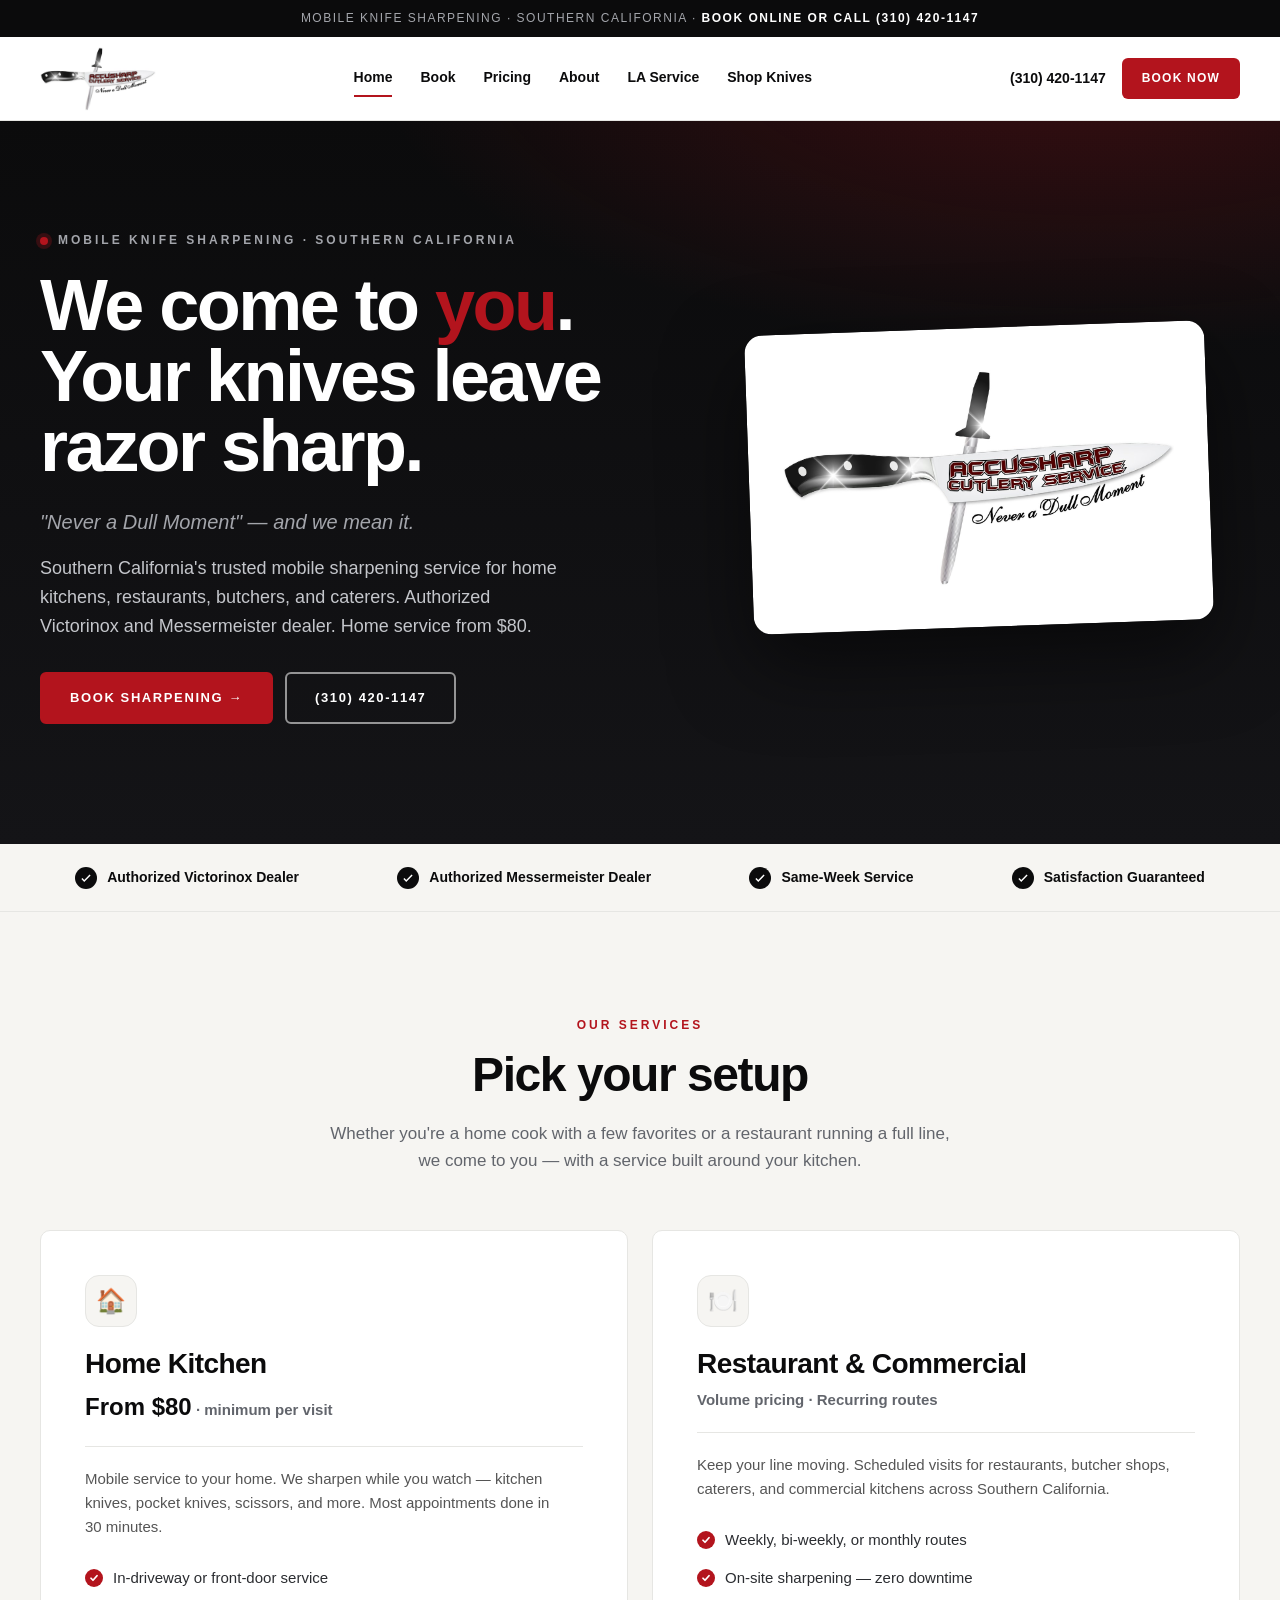
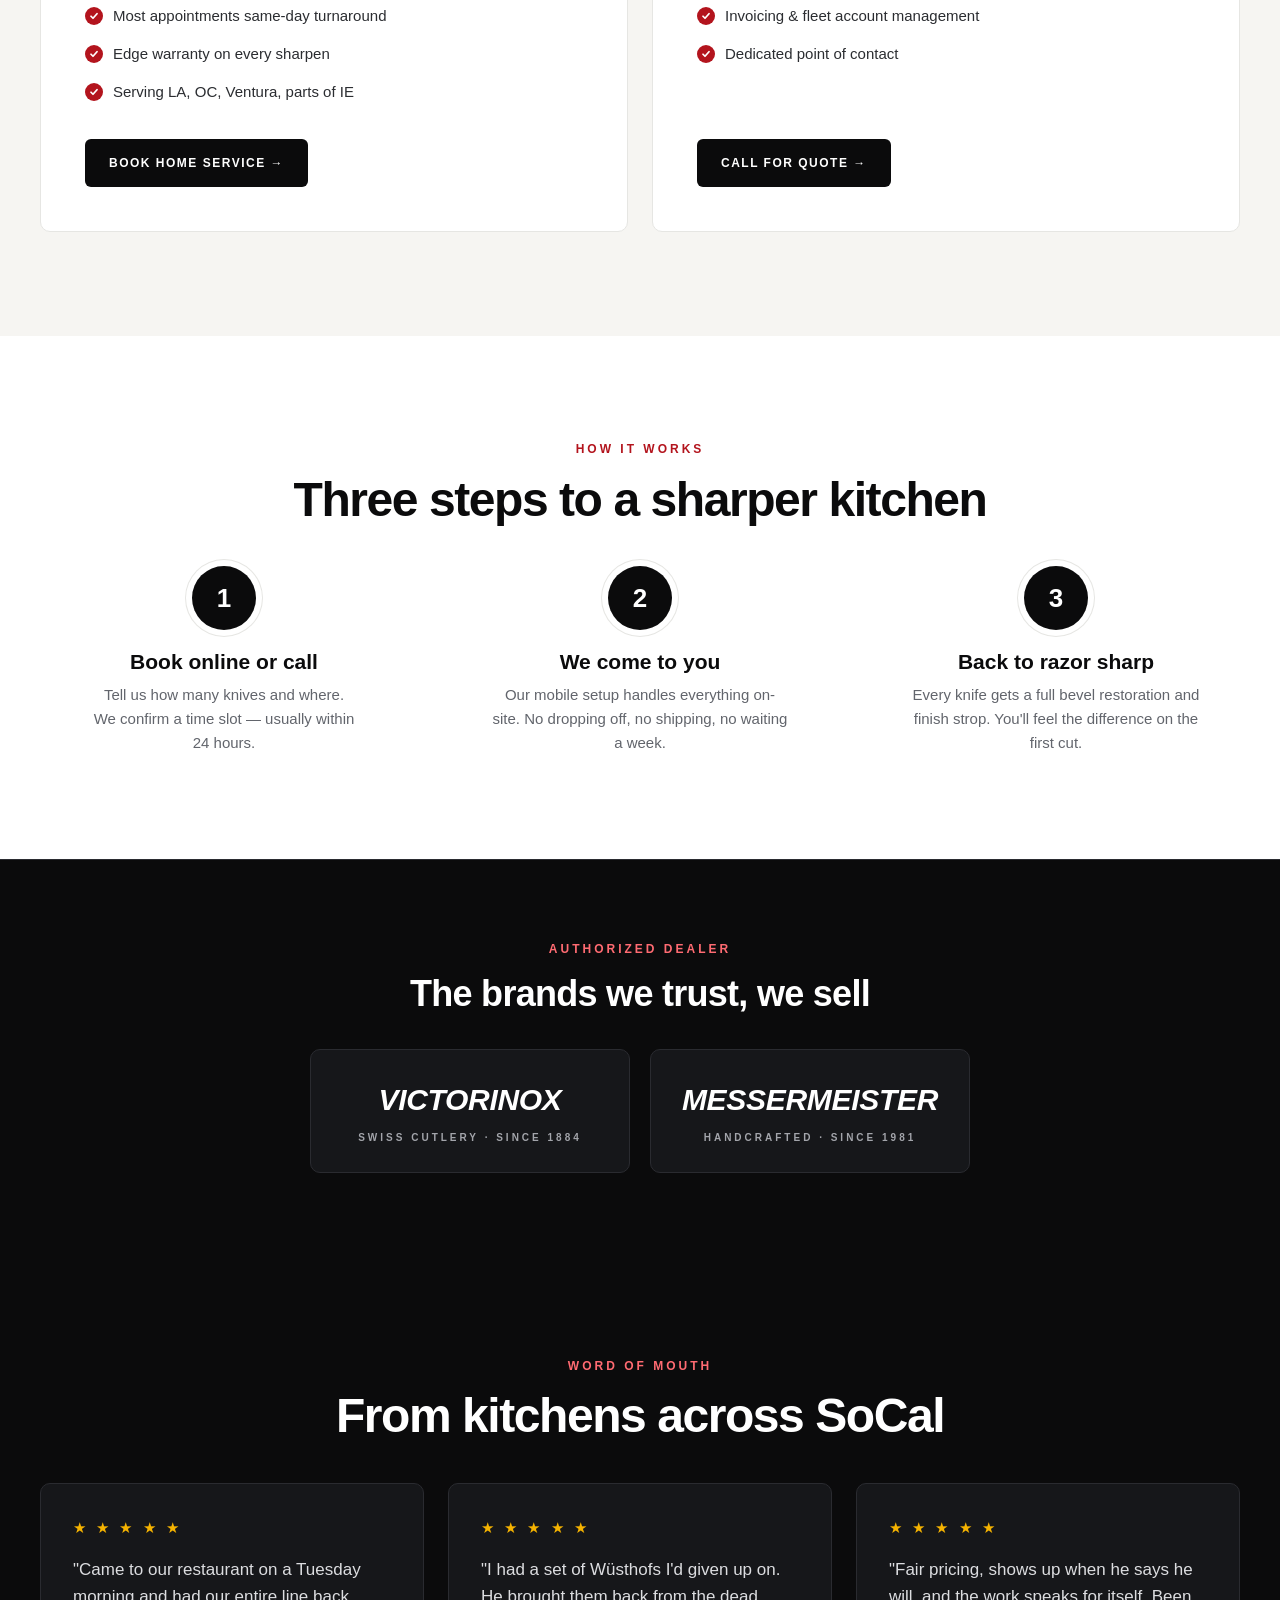
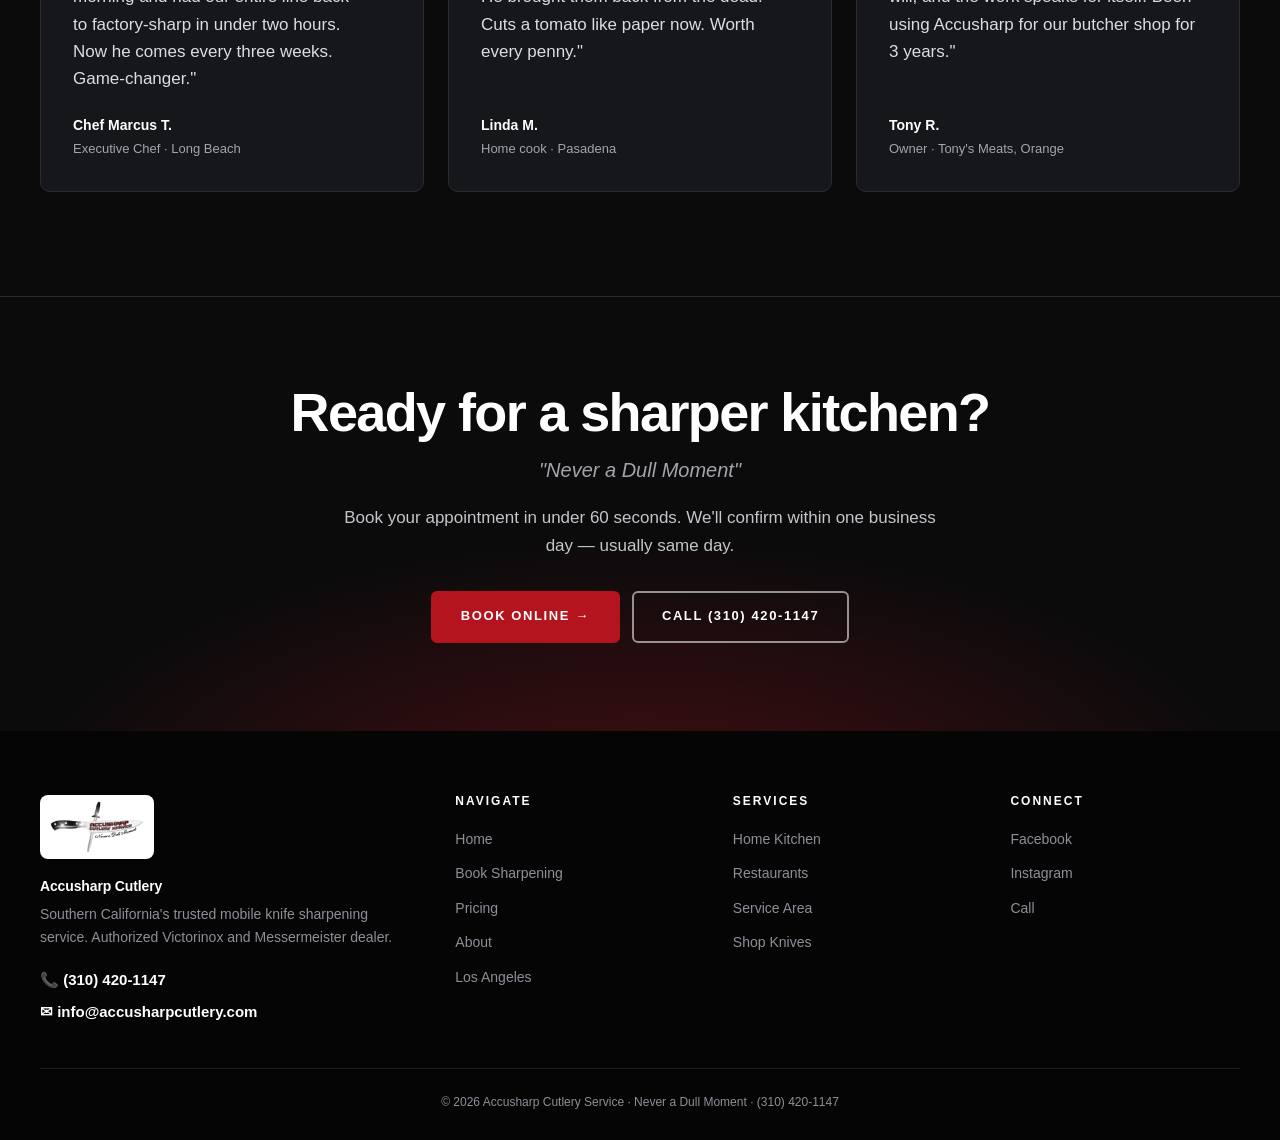
==== commit 8d906830: "Redesign site and make it mobile friendly - Replace styles.css (12,400 lines, same stylesheet pasted" ====
--- a/Accusharp-website/index.html
+++ b/Accusharp-website/index.html
@@ -17,7 +17,8 @@
   <meta property="og:image" content="https://www.accusharpcutlery.com/images/logo.jpg">
 
   <!-- FAVICON -->
-  <link rel="icon" type="image/jpeg" href="images/logo.jpg">
+  <link rel="icon" type="image/jpeg" href="images/logo-sm.jpg">
+  <meta name="theme-color" content="#0b0b0c">
 
   <!-- STYLESHEET -->
   <link rel="stylesheet" href="styles.css">
@@ -48,17 +49,17 @@
   }
   </script>
 </head>
-<body>
+<body class="has-cta-bar">
 
   <!-- ANNOUNCEMENT BAR -->
   <div class="announce">
-    MOBILE KNIFE SHARPENING · SOUTHERN CALIFORNIA · <strong>BOOK ONLINE OR CALL (310) 420-1147</strong>
+    <span class="announce-long">MOBILE KNIFE SHARPENING · SOUTHERN CALIFORNIA · </span><strong>Book online or call <a href="tel:3104201147">(310) 420-1147</a></strong>
   </div>
 
   <!-- HEADER -->
   <header class="header">
     <a href="index.html" aria-label="Home">
-      <img src="images/logo.jpg" alt="Accusharp Cutlery" class="logo">
+      <img src="images/logo-sm.jpg" alt="Accusharp Cutlery" class="logo" width="600" height="332">
     </a>
     <nav class="nav" id="primaryNav">
       <a href="index.html" class="active">Home</a>
@@ -71,7 +72,7 @@
     <div class="header-cta">
       <a class="phone-top" href="tel:3104201147">(310) 420-1147</a>
       <a href="booking.html" class="btn-book">Book Now</a>
-      <button class="mobile-nav-toggle" aria-label="Toggle menu" aria-controls="primaryNav">☰</button>
+      <button class="mobile-nav-toggle" type="button" aria-label="Open menu" aria-controls="primaryNav" aria-expanded="false"><span class="sr-only">Menu</span></button>
     </div>
   </header>
 
@@ -89,7 +90,7 @@
         </div>
       </div>
       <div class="hero-logo-display">
-        <img src="images/logo.jpg" alt="Accusharp Cutlery — Never a Dull Moment" style="max-width:420px;">
+        <img src="images/logo.jpg" alt="Accusharp Cutlery — Never a Dull Moment" width="1200" height="663">
       </div>
     </div>
   </section>
@@ -243,7 +244,7 @@
   <footer class="footer">
     <div class="footer-inner">
       <div>
-        <img src="images/logo.jpg" alt="Accusharp Cutlery" class="footer-logo">
+        <img src="images/logo-sm.jpg" alt="Accusharp Cutlery" class="footer-logo" width="600" height="332" loading="lazy">
         <p class="footer-brand-name">Accusharp Cutlery</p>
         <p>Southern California's trusted mobile knife sharpening service. Authorized Victorinox and Messermeister dealer.</p>
         <div class="footer-contact">
@@ -278,6 +279,13 @@
     </div>
   </footer>
 
+  <!-- MOBILE ACTION BAR (phones only) -->
+  <nav class="mobile-cta-bar" aria-label="Quick contact">
+    <a href="tel:3104201147">📞 Call</a>
+    <a href="sms:3104201147">💬 Text</a>
+    <a href="booking.html" class="primary">Book Now</a>
+  </nav>
+
   <script src="script.js"></script>
 </body>
 </html>
--- a/Accusharp-website/styles.css
+++ b/Accusharp-website/styles.css
@@ -1,277 +1,343 @@
 /* ==========================================================
    ACCUSHARP CUTLERY — SHARED STYLESHEET
-   Used by: index.html, booking.html, pricing.html, about.html, los-angeles.html
+   Used by: index.html, booking.html, pricing.html, about.html,
+            los-angeles.html, thank-you.html
+
+   Edit the colors / sizes in :root below to restyle the whole site.
    ========================================================== */
 
+:root {
+  --ink: #0b0b0c;          /* near-black: headings, dark bands */
+  --ink-2: #16171a;        /* raised surface on dark bands */
+  --ink-3: #2a2b30;        /* borders on dark bands */
+  --text: #2b2d31;         /* body copy on white */
+  --muted: #62656c;        /* secondary copy */
+  --line: #e6e6e3;         /* hairlines on white */
+  --paper: #ffffff;
+  --paper-2: #f6f5f2;      /* warm off-white section bg */
+  --accent: #b3141d;       /* red pulled from the logo lettering */
+  --accent-dark: #8e0f16;
+  --on-dark: #f3f3f1;
+  --on-dark-muted: #a3a5ab;
+
+  --radius: 10px;
+  --radius-sm: 6px;
+  --shadow: 0 1px 2px rgba(0,0,0,.04), 0 8px 24px rgba(0,0,0,.06);
+  --shadow-lg: 0 2px 4px rgba(0,0,0,.04), 0 20px 40px rgba(0,0,0,.10);
+
+  --gutter: clamp(16px, 4vw, 40px);
+  --section-y: clamp(56px, 9vw, 104px);
+  --maxw: 1200px;
+  --header-h: 84px;
+
+  --font: -apple-system, BlinkMacSystemFont, "Segoe UI", "Helvetica Neue", Arial, sans-serif;
+}
+
 /* -- RESET & BASE -- */
-* { box-sizing: border-box; margin: 0; padding: 0; }
-html { scroll-behavior: smooth; }
+*, *::before, *::after { box-sizing: border-box; margin: 0; padding: 0; }
+html {
+  scroll-behavior: smooth;
+  scroll-padding-top: calc(var(--header-h) + 12px);
+  -webkit-text-size-adjust: 100%;
+}
 body {
-  font-family: -apple-system, BlinkMacSystemFont, 'Helvetica Neue', Arial, sans-serif;
-  color: #0a0a0a;
+  font-family: var(--font);
+  color: var(--text);
   line-height: 1.6;
-  background: #fff;
+  background: var(--paper);
   -webkit-font-smoothing: antialiased;
-}
+  overflow-x: hidden;
+}
+h1, h2, h3, h4, h5 { color: var(--ink); line-height: 1.1; text-wrap: balance; }
+p { text-wrap: pretty; }
 img { max-width: 100%; height: auto; display: block; }
 a { color: inherit; }
-button { font-family: inherit; cursor: pointer; border: none; background: none; }
+button { font-family: inherit; cursor: pointer; border: none; background: none; color: inherit; }
+:focus-visible { outline: 3px solid var(--accent); outline-offset: 3px; }
+.sr-only {
+  position: absolute; width: 1px; height: 1px; padding: 0; margin: -1px;
+  overflow: hidden; clip: rect(0,0,0,0); white-space: nowrap; border: 0;
+}
 
 /* -- ANNOUNCEMENT BAR -- */
 .announce {
-  background: #0a0a0a;
-  color: #fff;
+  background: var(--ink);
+  color: var(--on-dark-muted);
   text-align: center;
-  padding: 10px 16px;
-  font-size: 13px;
+  padding: 9px var(--gutter);
+  font-size: 12px;
   letter-spacing: 1.5px;
   font-weight: 500;
-}
-.announce strong { color: #fff; }
+  text-transform: uppercase;
+}
+.announce strong { color: #fff; font-weight: 700; }
+.announce a { text-decoration: none; }
 
 /* -- HEADER -- */
 .header {
   background: #fff;
-  border-bottom: 1px solid #eaeaea;
-  padding: 16px 40px;
+  border-bottom: 1px solid var(--line);
+  padding: 0 var(--gutter);
+  height: var(--header-h);
   display: flex;
   justify-content: space-between;
   align-items: center;
+  gap: 20px;
   position: sticky;
   top: 0;
   z-index: 100;
 }
-.header .logo { height: 50px; width: auto; }
-.nav { display: flex; gap: 32px; }
+.header > a:first-child { display: block; flex-shrink: 0; }
+.header .logo { height: 64px; width: auto; }
+.nav { display: flex; gap: 28px; }
 .nav a {
-  color: #0a0a0a;
+  color: var(--ink);
   text-decoration: none;
-  font-weight: 500;
+  font-weight: 600;
   font-size: 14px;
-  letter-spacing: 0.3px;
-}
-.nav a:hover,
-.nav a.active {
-  text-decoration: underline;
-  text-underline-offset: 4px;
-  text-decoration-thickness: 2px;
-}
-.header-cta { display: flex; gap: 12px; align-items: center; }
+  padding: 6px 0;
+  border-bottom: 2px solid transparent;
+  transition: border-color .15s;
+}
+.nav a:hover { border-color: var(--line); }
+.nav a.active { border-color: var(--accent); }
+.header-cta { display: flex; gap: 16px; align-items: center; }
 .phone-top {
   font-weight: 700;
   font-size: 14px;
-  color: #0a0a0a;
+  color: var(--ink);
   text-decoration: none;
+  white-space: nowrap;
 }
 .btn-book {
-  background: #0a0a0a;
-  color: #fff;
-  padding: 12px 22px;
+  background: var(--accent);
+  color: #fff;
+  padding: 11px 20px;
   text-decoration: none;
-  font-size: 13px;
-  font-weight: 700;
-  letter-spacing: 1px;
+  font-size: 12px;
+  font-weight: 800;
+  letter-spacing: 1.2px;
   text-transform: uppercase;
-  border-radius: 2px;
-}
-.btn-book:hover { background: #333; }
-
-/* Mobile nav toggle (hidden on desktop) */
+  border-radius: var(--radius-sm);
+  white-space: nowrap;
+  transition: background .15s;
+}
+.btn-book:hover { background: var(--accent-dark); }
+
+/* Hamburger (hidden on desktop) */
 .mobile-nav-toggle {
   display: none;
-  background: none;
-  border: none;
-  font-size: 24px;
-  color: #0a0a0a;
-  padding: 4px;
-}
+  width: 44px;
+  height: 44px;
+  border-radius: var(--radius-sm);
+  align-items: center;
+  justify-content: center;
+  font-size: 0;
+  position: relative;
+}
+.mobile-nav-toggle::before,
+.mobile-nav-toggle::after {
+  content: '';
+  position: absolute;
+  left: 11px;
+  right: 11px;
+  height: 2px;
+  background: var(--ink);
+  border-radius: 2px;
+  transition: transform .2s, top .2s, box-shadow .2s;
+}
+.mobile-nav-toggle::before { top: 15px; box-shadow: 0 6px 0 var(--ink); }
+.mobile-nav-toggle::after { top: 27px; }
+.mobile-nav-toggle[aria-expanded="true"]::before { top: 21px; transform: rotate(45deg); box-shadow: none; }
+.mobile-nav-toggle[aria-expanded="true"]::after { top: 21px; transform: rotate(-45deg); }
 
 /* -- BREADCRUMB -- */
 .breadcrumb {
-  background: #fafafa;
-  border-bottom: 1px solid #eaeaea;
-  padding: 14px 40px;
+  background: var(--paper-2);
+  border-bottom: 1px solid var(--line);
+  padding: 12px var(--gutter);
   font-size: 13px;
-  color: #666;
-}
-.breadcrumb a { color: #666; text-decoration: none; }
-.breadcrumb a:hover { color: #0a0a0a; }
-.breadcrumb .sep { margin: 0 8px; color: #ccc; }
-.breadcrumb .current { color: #0a0a0a; font-weight: 600; }
+  color: var(--muted);
+}
+.breadcrumb a { color: var(--muted); text-decoration: none; }
+.breadcrumb a:hover { color: var(--ink); }
+.breadcrumb .sep { margin: 0 8px; color: #bbb; }
+.breadcrumb .current { color: var(--ink); font-weight: 600; }
 
 /* -- BUTTONS -- */
-.btn-primary {
-  background: #0a0a0a;
-  color: #fff;
-  padding: 17px 32px;
+.btn-primary,
+.btn-secondary {
+  display: inline-flex;
+  align-items: center;
+  justify-content: center;
+  gap: 8px;
+  min-height: 52px;
+  padding: 0 28px;
   text-decoration: none;
   font-weight: 800;
   font-size: 13px;
-  letter-spacing: 2px;
+  letter-spacing: 1.6px;
   text-transform: uppercase;
-  border-radius: 2px;
-  display: inline-block;
-}
-.btn-primary.light { background: #fff; color: #0a0a0a; }
-.btn-primary:hover { opacity: 0.85; }
-.btn-secondary {
-  background: transparent;
-  color: #fff;
-  padding: 17px 32px;
-  text-decoration: none;
-  font-weight: 700;
-  font-size: 13px;
-  letter-spacing: 2px;
-  text-transform: uppercase;
-  border: 2px solid #fff;
-  border-radius: 2px;
-  display: inline-block;
-}
-.btn-secondary.dark {
-  color: #0a0a0a;
-  border-color: #0a0a0a;
-}
-.btn-secondary:hover { opacity: 0.85; }
+  border-radius: var(--radius-sm);
+  transition: background .15s, color .15s, border-color .15s, transform .15s;
+  text-align: center;
+}
+.btn-primary { background: var(--accent); color: #fff; border: 2px solid var(--accent); }
+.btn-primary:hover { background: var(--accent-dark); border-color: var(--accent-dark); }
+/* .light variant is used on dark bands — keep it the accent so it pops */
+.btn-primary.light { background: var(--accent); color: #fff; }
+.btn-secondary { background: transparent; color: #fff; border: 2px solid rgba(255,255,255,.55); }
+.btn-secondary:hover { border-color: #fff; background: rgba(255,255,255,.06); }
+.btn-secondary.dark { color: var(--ink); border-color: var(--ink); }
+.btn-secondary.dark:hover { background: var(--ink); color: #fff; }
 
 /* -- HERO (homepage) -- */
 .hero {
-  background: #0a0a0a;
-  color: #fff;
-  padding: 100px 40px 120px;
+  background:
+    radial-gradient(1200px 500px at 85% -10%, rgba(179,20,29,.28), transparent 60%),
+    linear-gradient(180deg, #0b0b0c 0%, #141417 100%);
+  color: var(--on-dark);
+  padding: clamp(56px, 9vw, 110px) var(--gutter) clamp(64px, 10vw, 120px);
   position: relative;
   overflow: hidden;
 }
 .hero-grid {
-  max-width: 1300px;
+  max-width: var(--maxw);
   margin: 0 auto;
   display: grid;
   grid-template-columns: 1.15fr 1fr;
-  gap: 80px;
-  align-items: center;
-  position: relative;
-  z-index: 1;
-}
-.hero-eyebrow {
-  color: #aaa;
+  gap: clamp(40px, 6vw, 80px);
+  align-items: center;
+}
+.hero-eyebrow,
+.page-header .eyebrow,
+.city-hero .eyebrow {
+  color: var(--on-dark-muted);
   font-size: 12px;
   letter-spacing: 3px;
   text-transform: uppercase;
-  font-weight: 500;
+  font-weight: 600;
+  margin-bottom: 20px;
+}
+.hero-eyebrow::before {
+  content: '';
+  display: inline-block;
+  width: 8px;
+  height: 8px;
+  border-radius: 50%;
+  background: var(--accent);
+  margin-right: 10px;
+  vertical-align: middle;
+  box-shadow: 0 0 0 4px rgba(179,20,29,.25);
+}
+.hero h1 {
+  color: #fff;
+  font-size: clamp(40px, 6.4vw, 72px);
+  line-height: .98;
+  font-weight: 900;
+  letter-spacing: -0.035em;
   margin-bottom: 24px;
 }
-.hero h1 {
-  font-size: 68px;
-  line-height: 0.95;
-  font-weight: 900;
-  letter-spacing: -2px;
-  margin-bottom: 28px;
-}
-.hero h1 em {
-  font-style: normal;
-  display: inline-block;
-  position: relative;
-  padding-right: 4px;
-}
-.hero h1 em::after {
-  content: '';
-  position: absolute;
-  bottom: 6px;
-  left: 0;
-  right: 4px;
-  height: 3px;
+.hero h1 em { font-style: normal; color: var(--accent); }
+.hero p {
+  font-size: clamp(16px, 1.6vw, 18px);
+  color: #c4c6cb;
+  max-width: 520px;
+  margin-bottom: 32px;
+  line-height: 1.6;
+}
+.hero .tagline {
+  font-size: clamp(17px, 1.8vw, 20px);
+  color: var(--on-dark-muted);
+  font-style: italic;
+  margin-bottom: 16px;
+  font-weight: 400;
+}
+.hero-buttons { display: flex; gap: 12px; flex-wrap: wrap; }
+.hero-logo-display {
+  display: flex;
+  align-items: center;
+  justify-content: center;
+}
+.hero-logo-display img {
+  width: 100%;
+  max-width: 460px;
   background: #fff;
-}
-.hero p {
-  font-size: 18px;
-  color: #bbb;
-  max-width: 500px;
-  margin-bottom: 32px;
-  line-height: 1.5;
-}
-.hero .tagline {
-  font-size: 20px;
-  color: #aaa;
-  font-style: italic;
-  margin-bottom: 32px;
-  font-weight: 300;
-}
-.hero-buttons { display: flex; gap: 14px; flex-wrap: wrap; }
-.hero-logo-display {
-  display: flex;
-  align-items: center;
-  justify-content: center;
-}
-.hero-logo-display img { max-width: 420px; width: 100%; }
+  border-radius: 18px;
+  padding: 40px 32px;
+  box-shadow: 0 30px 80px rgba(0,0,0,.5);
+  transform: rotate(-2deg);
+}
 
 /* -- TRUST STRIP -- */
 .trust {
-  background: #f5f5f2;
-  padding: 28px 40px;
-  border-bottom: 1px solid #eaeaea;
+  background: var(--paper-2);
+  padding: 22px var(--gutter);
+  border-bottom: 1px solid var(--line);
 }
 .trust-inner {
-  max-width: 1300px;
+  max-width: var(--maxw);
   margin: 0 auto;
   display: flex;
   justify-content: space-around;
   flex-wrap: wrap;
-  gap: 20px;
+  gap: 14px 28px;
 }
 .trust-item {
   display: flex;
   align-items: center;
   gap: 10px;
   font-size: 14px;
-  color: #333;
-  font-weight: 500;
+  color: var(--ink);
+  font-weight: 600;
 }
 .trust-item svg {
-  width: 20px;
-  height: 20px;
+  width: 22px;
+  height: 22px;
   flex-shrink: 0;
+  padding: 4px;
+  border-radius: 50%;
+  background: var(--ink);
+  stroke: #fff;
 }
 
 /* -- SECTIONS (general) -- */
-.section { padding: 100px 40px; }
-.section-inner { max-width: 1300px; margin: 0 auto; }
+.section { padding: var(--section-y) var(--gutter); }
+.section-inner { max-width: var(--maxw); margin: 0 auto; }
+.section-inner.narrow { max-width: 860px; }
 .section-tag {
-  color: #0a0a0a;
+  color: var(--accent);
   font-size: 12px;
   letter-spacing: 3px;
   text-transform: uppercase;
-  font-weight: 700;
-  margin-bottom: 16px;
+  font-weight: 800;
+  margin-bottom: 14px;
   text-align: center;
 }
-.section-tag::before,
-.section-tag::after {
-  content: '';
-  display: inline-block;
-  width: 30px;
-  height: 2px;
-  background: #0a0a0a;
-  vertical-align: middle;
-}
-.section-tag::before { margin-right: 12px; }
-.section-tag::after { margin-left: 12px; }
+.section-tag.left { text-align: left; }
 .section h2 {
-  font-size: 48px;
+  font-size: clamp(30px, 4.4vw, 48px);
   font-weight: 900;
   text-align: center;
-  margin-bottom: 20px;
-  letter-spacing: -1.5px;
-  line-height: 1.05;
-}
+  margin-bottom: 18px;
+  letter-spacing: -0.03em;
+}
+.section h2.left { text-align: left; }
 .section-sub {
   text-align: center;
-  color: #666;
+  color: var(--muted);
   font-size: 17px;
-  max-width: 600px;
-  margin: 0 auto 60px;
-}
-
-/* -- SERVICES GRID (homepage) -- */
-.services-bg { background: #fafafa; }
+  max-width: 620px;
+  margin: 0 auto clamp(36px, 5vw, 56px);
+}
+.lead {
+  font-size: 17px;
+  color: #444;
+  margin-bottom: 14px;
+}
+
+/* -- SERVICES GRID -- */
+.services-bg { background: var(--paper-2); }
 .service-grid {
   display: grid;
   grid-template-columns: repeat(2, 1fr);
@@ -279,263 +345,235 @@
 }
 .service-card {
   background: #fff;
-  border: 1px solid #e5e5e5;
-  padding: 48px 40px;
-  transition: all 0.2s;
+  border: 1px solid var(--line);
+  border-radius: var(--radius);
+  padding: clamp(28px, 4vw, 44px);
+  display: flex;
+  flex-direction: column;
+  transition: transform .2s, box-shadow .2s, border-color .2s;
 }
 .service-card:hover {
-  border-color: #0a0a0a;
+  border-color: #cfcfcb;
   transform: translateY(-4px);
-  box-shadow: 0 20px 40px rgba(0,0,0,0.06);
+  box-shadow: var(--shadow-lg);
 }
 .service-icon {
-  width: 50px;
-  height: 50px;
-  margin-bottom: 24px;
+  width: 52px;
+  height: 52px;
+  margin-bottom: 22px;
   display: flex;
   align-items: center;
   justify-content: center;
-  background: #0a0a0a;
-  color: #fff;
-  border-radius: 50%;
-  font-size: 22px;
+  background: var(--paper-2);
+  border: 1px solid var(--line);
+  border-radius: 14px;
+  font-size: 24px;
 }
 .service-card h3 {
-  font-size: 28px;
+  font-size: clamp(24px, 2.6vw, 28px);
   font-weight: 900;
   margin-bottom: 8px;
-  letter-spacing: -0.5px;
+  letter-spacing: -0.02em;
 }
 .service-card .price {
-  color: #666;
+  color: var(--muted);
   font-weight: 600;
   font-size: 15px;
   margin-bottom: 20px;
   padding-bottom: 20px;
-  border-bottom: 1px solid #eaeaea;
+  border-bottom: 1px solid var(--line);
 }
 .service-card .price strong {
-  color: #0a0a0a;
+  color: var(--ink);
   font-size: 24px;
   font-weight: 900;
 }
-.service-card p {
-  color: #555;
-  margin-bottom: 24px;
+.service-card p { color: #555; margin-bottom: 20px; font-size: 15px; }
+.service-card ul { list-style: none; margin-bottom: 28px; }
+.service-card li {
+  padding: 7px 0;
+  color: var(--text);
   font-size: 15px;
-}
-.service-card ul {
-  list-style: none;
-  margin-bottom: 32px;
-}
-.service-card li {
-  padding: 8px 0;
-  color: #333;
-  font-size: 14px;
   display: flex;
   gap: 10px;
   align-items: flex-start;
 }
 .service-card li::before {
-  content: '→';
-  color: #0a0a0a;
-  font-weight: 700;
+  content: '';
+  width: 18px;
+  height: 18px;
+  margin-top: 3px;
   flex-shrink: 0;
+  border-radius: 50%;
+  background: var(--accent) url("data:image/svg+xml,%3Csvg xmlns='http://www.w3.org/2000/svg' viewBox='0 0 24 24' fill='none' stroke='white' stroke-width='3.5' stroke-linecap='round' stroke-linejoin='round'%3E%3Cpath d='M6 12.5l4 4 8-9'/%3E%3C/svg%3E") center/12px no-repeat;
 }
 .service-card .cta {
-  display: inline-block;
-  background: #0a0a0a;
-  color: #fff;
-  padding: 14px 28px;
+  margin-top: auto;
+  align-self: flex-start;
+  display: inline-flex;
+  align-items: center;
+  min-height: 48px;
+  background: var(--ink);
+  color: #fff;
+  padding: 0 24px;
   text-decoration: none;
-  font-weight: 700;
-  font-size: 13px;
+  font-weight: 800;
+  font-size: 12px;
   letter-spacing: 1.5px;
   text-transform: uppercase;
-}
-
-/* -- STEPS (homepage) -- */
+  border-radius: var(--radius-sm);
+  transition: background .15s;
+}
+.service-card .cta:hover { background: var(--accent); }
+
+/* -- STEPS -- */
 .steps {
   display: grid;
   grid-template-columns: repeat(3, 1fr);
-  gap: 50px;
+  gap: clamp(24px, 4vw, 48px);
   margin-top: 40px;
-}
-.step { text-align: center; }
+  counter-reset: step;
+}
+.step {
+  text-align: center;
+  position: relative;
+}
 .step-num {
-  display: inline-block;
-  width: 70px;
-  height: 70px;
+  display: inline-flex;
+  align-items: center;
+  justify-content: center;
+  width: 64px;
+  height: 64px;
   border-radius: 50%;
-  background: #0a0a0a;
-  color: #fff;
-  font-size: 28px;
+  background: var(--ink);
+  color: #fff;
+  font-size: 26px;
   font-weight: 900;
-  line-height: 70px;
-  margin-bottom: 24px;
-}
-.step h4 {
-  font-size: 22px;
-  margin-bottom: 12px;
-  font-weight: 800;
-}
-.step p {
-  color: #666;
-  font-size: 15px;
-  max-width: 280px;
-  margin: 0 auto;
-}
+  margin-bottom: 20px;
+  box-shadow: 0 0 0 6px var(--paper), 0 0 0 7px var(--line);
+}
+.step h4 { font-size: 21px; margin-bottom: 10px; font-weight: 800; }
+.step p { color: var(--muted); font-size: 15px; max-width: 300px; margin: 0 auto; }
 
 /* -- DEALERS BAND -- */
 .dealers {
-  background: #0a0a0a;
-  color: #fff;
-  padding: 80px 40px;
-}
-.dealers-inner {
-  max-width: 1000px;
-  margin: 0 auto;
-  text-align: center;
-}
-.dealers .section-tag { color: #fff; }
-.dealers .section-tag::before,
-.dealers .section-tag::after { background: #fff; }
+  background: var(--ink);
+  color: #fff;
+  padding: clamp(56px, 7vw, 80px) var(--gutter);
+  border-top: 1px solid var(--ink-3);
+}
+.dealers-inner { max-width: 1000px; margin: 0 auto; text-align: center; }
 .dealers h2 {
   color: #fff;
-  margin-bottom: 40px;
-  font-size: 36px;
+  margin-bottom: 36px;
+  font-size: clamp(26px, 3.4vw, 36px);
+  font-weight: 900;
+  letter-spacing: -0.02em;
 }
 .dealer-logos {
-  display: flex;
+  display: grid;
+  grid-template-columns: repeat(2, minmax(0, 320px));
   justify-content: center;
-  align-items: center;
-  gap: 80px;
-  flex-wrap: wrap;
+  gap: 20px;
 }
 .dealer-logo {
-  font-size: 32px;
+  font-size: clamp(22px, 3vw, 30px);
   font-weight: 900;
-  letter-spacing: -1px;
-  color: #fff;
-  opacity: 0.7;
+  letter-spacing: -0.01em;
+  color: #fff;
   font-style: italic;
+  padding: 26px 20px;
+  border: 1px solid var(--ink-3);
+  border-radius: var(--radius);
+  background: var(--ink-2);
 }
 .dealer-logo small {
   display: block;
   font-size: 10px;
   letter-spacing: 3px;
   font-style: normal;
-  font-weight: 500;
-  margin-top: 4px;
-  color: #888;
-}
+  font-weight: 600;
+  margin-top: 6px;
+  color: var(--on-dark-muted);
+}
+
+/* -- DARK-BAND TAG/HEADING OVERRIDES -- */
+.dealers .section-tag,
+.testimonials .section-tag,
+.commercial-tag { color: #ff6b72; }
+.testimonials { background: var(--ink); color: #fff; }
+.testimonials h2 { color: #fff; }
 
 /* -- TESTIMONIALS -- */
-.testimonials { background: #0a0a0a; color: #fff; }
-.testimonials h2,
-.testimonials .section-tag { color: #fff; }
-.testimonials .section-tag::before,
-.testimonials .section-tag::after { background: #fff; }
 .t-grid {
   display: grid;
   grid-template-columns: repeat(3, 1fr);
-  gap: 30px;
+  gap: 24px;
   margin-top: 40px;
 }
 .t-card {
-  background: #1a1a1a;
-  padding: 36px;
-  border: 1px solid #2a2a2a;
-}
-.t-stars {
-  color: #fff;
-  margin-bottom: 20px;
-  font-size: 14px;
-  letter-spacing: 3px;
-}
-.t-quote {
-  font-size: 17px;
-  line-height: 1.6;
-  margin-bottom: 24px;
-  color: #ddd;
-}
-.t-author {
-  font-weight: 700;
-  font-size: 14px;
-}
-.t-author small {
-  display: block;
-  color: #888;
-  font-weight: 400;
-  margin-top: 2px;
-  font-size: 13px;
-}
+  background: var(--ink-2);
+  padding: 32px;
+  border: 1px solid var(--ink-3);
+  border-radius: var(--radius);
+  display: flex;
+  flex-direction: column;
+}
+.t-stars { color: #f5b301; margin-bottom: 16px; font-size: 15px; letter-spacing: 3px; }
+.t-quote { font-size: 17px; line-height: 1.6; margin-bottom: 22px; color: #dcdde0; flex: 1; }
+.t-author { font-weight: 700; font-size: 14px; color: #fff; }
+.t-author small { display: block; color: var(--on-dark-muted); font-weight: 400; margin-top: 2px; font-size: 13px; }
 
 /* -- CTA BAND -- */
 .cta-band {
-  background: #0a0a0a;
-  color: #fff;
-  padding: 80px 40px;
+  background:
+    radial-gradient(900px 400px at 50% 120%, rgba(179,20,29,.35), transparent 70%),
+    var(--ink);
+  color: #fff;
+  padding: clamp(56px, 8vw, 88px) var(--gutter);
   text-align: center;
+  border-top: 1px solid var(--ink-3);
 }
 .cta-band h2 {
   color: #fff;
-  font-size: 52px;
-  margin-bottom: 20px;
+  font-size: clamp(32px, 5vw, 54px);
+  margin-bottom: 14px;
   font-weight: 900;
-  letter-spacing: -1.5px;
-  line-height: 1;
-}
-.cta-band .tagline-italic {
-  font-size: 22px;
-  color: #888;
-  font-style: italic;
-  margin-bottom: 30px;
-}
-.cta-band p {
-  color: #bbb;
-  font-size: 17px;
-  margin: 0 auto 36px;
-  max-width: 600px;
-}
-.cta-band-buttons {
-  display: flex;
-  gap: 14px;
-  justify-content: center;
-  flex-wrap: wrap;
-}
+  letter-spacing: -0.03em;
+  line-height: 1.02;
+}
+.cta-band .tagline-italic { font-size: 20px; color: var(--on-dark-muted); font-style: italic; margin-bottom: 18px; }
+.cta-band p { color: #c4c6cb; font-size: 17px; margin: 0 auto 32px; max-width: 600px; }
+.cta-band-buttons { display: flex; gap: 12px; justify-content: center; flex-wrap: wrap; }
 
 /* -- FOOTER -- */
 .footer {
-  background: #000;
-  color: #888;
-  padding: 60px 40px 30px;
+  background: #050506;
+  color: #8d9097;
+  padding: 64px var(--gutter) 28px;
 }
 .footer-inner {
-  max-width: 1300px;
-  margin: 0 auto;
-  display: grid;
-  grid-template-columns: 1.5fr 1fr 1fr 1fr;
-  gap: 60px;
-  margin-bottom: 40px;
+  max-width: var(--maxw);
+  margin: 0 auto 40px;
+  display: grid;
+  grid-template-columns: 1.6fr 1fr 1fr 1fr;
+  gap: 48px;
 }
 .footer-logo {
-  height: 70px;
+  height: 64px;
   width: auto;
   margin-bottom: 16px;
-  filter: brightness(0) invert(1);
-}
-.footer p {
-  font-size: 14px;
-  margin-bottom: 10px;
-  line-height: 1.6;
-}
+  background: #fff;
+  border-radius: 8px;
+  padding: 6px 10px;
+}
+.footer p { font-size: 14px; margin-bottom: 10px; line-height: 1.6; }
 .footer-brand-name {
   color: #fff;
-  font-weight: 700;
-  font-size: 20px;
-  letter-spacing: -0.5px;
-  margin-bottom: 8px !important;
+  font-weight: 800;
+  font-size: 19px;
+  letter-spacing: -0.01em;
+  margin-bottom: 6px !important;
 }
 .footer-contact { margin-top: 16px; }
 .footer-contact a {
@@ -543,101 +581,88 @@
   color: #fff;
   text-decoration: none;
   font-weight: 700;
-  font-size: 16px;
-  margin-bottom: 6px;
+  font-size: 15px;
+  padding: 4px 0;
 }
 .footer h5 {
   color: #fff;
-  font-size: 13px;
-  margin-bottom: 16px;
+  font-size: 12px;
+  margin-bottom: 14px;
   letter-spacing: 2px;
   text-transform: uppercase;
   font-weight: 800;
 }
 .footer a.link {
-  color: #888;
+  color: #8d9097;
   text-decoration: none;
   display: block;
-  padding: 5px 0;
+  padding: 6px 0;
   font-size: 14px;
 }
-.footer a.link:hover { color: #fff; }
+.footer a.link:hover,
+.footer-contact a:hover { color: #fff; }
 .footer-bottom {
-  border-top: 1px solid #222;
+  max-width: var(--maxw);
+  margin: 0 auto;
+  border-top: 1px solid #1d1e22;
   padding-top: 24px;
   text-align: center;
   font-size: 12px;
 }
 
-/* -- PAGE HEADER (booking, pricing, about, LA) -- */
+/* -- PAGE HEADER (inner pages) -- */
 .page-header {
-  background: #0a0a0a;
-  color: #fff;
-  padding: 70px 40px 60px;
+  background:
+    radial-gradient(900px 360px at 80% -20%, rgba(179,20,29,.25), transparent 60%),
+    var(--ink);
+  color: #fff;
+  padding: clamp(48px, 7vw, 80px) var(--gutter) clamp(44px, 6vw, 68px);
   text-align: center;
 }
-.page-header .eyebrow {
-  color: #aaa;
-  font-size: 12px;
-  letter-spacing: 3px;
-  text-transform: uppercase;
-  font-weight: 500;
-  margin-bottom: 14px;
-}
+.page-header .eyebrow { margin-bottom: 14px; }
 .page-header h1 {
-  font-size: 58px;
+  color: #fff;
+  font-size: clamp(36px, 5.6vw, 60px);
   font-weight: 900;
-  letter-spacing: -2px;
+  letter-spacing: -0.035em;
   margin-bottom: 14px;
   line-height: 1;
 }
-.page-header .tagline {
-  font-style: italic;
-  color: #888;
-  font-size: 18px;
-  margin-bottom: 10px;
-}
-.page-header p {
-  color: #bbb;
-  font-size: 17px;
-  max-width: 600px;
-  margin: 0 auto;
-}
-
-/* -- CONTACT BAR (booking page) -- */
+.page-header .tagline { font-style: italic; color: var(--on-dark-muted); font-size: 18px; margin-bottom: 10px; }
+.page-header p { color: #c4c6cb; font-size: 17px; max-width: 600px; margin: 0 auto; }
+
+/* -- CONTACT BAR (booking) -- */
 .contact-bar {
   background: #fff;
-  padding: 24px 40px;
-  border-bottom: 1px solid #eaeaea;
+  padding: 24px var(--gutter);
+  border-bottom: 1px solid var(--line);
 }
 .contact-bar-inner {
   max-width: 1100px;
   margin: 0 auto;
   display: grid;
   grid-template-columns: repeat(4, 1fr);
-  gap: 20px;
+  gap: 14px;
 }
 .contact-option {
   display: flex;
   align-items: center;
   gap: 12px;
   padding: 14px;
-  border: 1px solid #eaeaea;
-  border-radius: 8px;
+  border: 1px solid var(--line);
+  border-radius: var(--radius);
   text-decoration: none;
-  color: #0a0a0a;
-  transition: all 0.2s;
-}
-.contact-option:hover {
-  border-color: #0a0a0a;
-  transform: translateY(-2px);
-}
+  color: var(--ink);
+  transition: border-color .15s, transform .15s, box-shadow .15s;
+  min-width: 0;
+}
+.contact-option:hover { border-color: var(--ink); transform: translateY(-2px); box-shadow: var(--shadow); }
 .contact-icon {
   width: 44px;
   height: 44px;
-  background: #0a0a0a;
-  color: #fff;
-  border-radius: 50%;
+  background: var(--paper-2);
+  border: 1px solid var(--line);
+  border-radius: 12px;
   display: flex;
   align-items: center;
   justify-content: center;
@@ -646,43 +671,33 @@
 }
 .contact-option .label {
   font-size: 11px;
-  color: #888;
+  color: var(--muted);
   letter-spacing: 1px;
   text-transform: uppercase;
-  font-weight: 600;
-}
-.contact-option .value {
-  font-size: 15px;
   font-weight: 700;
-  margin-top: 2px;
-}
+  margin: 0;
+}
+.contact-option .value { font-size: 15px; font-weight: 700; margin-top: 2px; }
 
 /* -- BOOKING FORM -- */
 .main-booking {
-  max-width: 1100px;
-  margin: 50px auto;
-  padding: 0 40px;
+  max-width: 1140px;
+  margin: 48px auto;
+  padding: 0 var(--gutter);
   display: grid;
   grid-template-columns: 1.4fr 1fr;
-  gap: 40px;
+  gap: 32px;
   align-items: start;
 }
 .form-box {
   background: #fff;
-  border: 1px solid #eaeaea;
-  padding: 40px;
-}
-.form-box h2 {
-  font-size: 28px;
-  font-weight: 900;
-  margin-bottom: 8px;
-  letter-spacing: -0.5px;
-}
-.form-box .form-sub {
-  color: #666;
-  margin-bottom: 32px;
-  font-size: 15px;
-}
+  border: 1px solid var(--line);
+  border-radius: var(--radius);
+  padding: clamp(22px, 4vw, 40px);
+  box-shadow: var(--shadow);
+}
+.form-box h2 { font-size: clamp(24px, 3vw, 30px); font-weight: 900; margin-bottom: 6px; letter-spacing: -0.02em; }
+.form-box .form-sub { color: var(--muted); margin-bottom: 28px; font-size: 15px; }
 .field-group { margin-bottom: 20px; }
 .field-row {
   display: grid;
@@ -696,10 +711,10 @@
   font-weight: 700;
   letter-spacing: 1px;
   text-transform: uppercase;
-  color: #0a0a0a;
+  color: var(--ink);
   margin-bottom: 6px;
 }
-label .req { color: #c00; }
+label .req { color: var(--accent); }
 input[type="text"],
 input[type="email"],
 input[type="tel"],
@@ -707,24 +722,31 @@
 textarea,
 select {
   width: 100%;
+  min-height: 50px;
   padding: 12px 14px;
-  border: 1.5px solid #d5d5d5;
-  border-radius: 4px;
-  font-size: 15px;
+  border: 1.5px solid #d3d3cf;
+  border-radius: var(--radius-sm);
+  /* 16px minimum stops iOS Safari from zooming in when a field is tapped */
+  font-size: 16px;
   font-family: inherit;
+  color: var(--ink);
   background: #fff;
-  transition: border-color 0.15s;
+  transition: border-color .15s, box-shadow .15s;
+  -webkit-appearance: none;
+  appearance: none;
+}
+select {
+  background: #fff url("data:image/svg+xml,%3Csvg xmlns='http://www.w3.org/2000/svg' viewBox='0 0 24 24' fill='none' stroke='%230b0b0c' stroke-width='2.5'%3E%3Cpath d='M6 9l6 6 6-6'/%3E%3C/svg%3E") right 14px center/16px no-repeat;
+  padding-right: 40px;
 }
 input:focus,
 textarea:focus,
 select:focus {
   outline: none;
-  border-color: #0a0a0a;
-}
-textarea {
-  resize: vertical;
-  min-height: 90px;
-}
+  border-color: var(--ink);
+  box-shadow: 0 0 0 4px rgba(11,11,12,.08);
+}
+textarea { resize: vertical; min-height: 100px; }
 .tier-selector {
   display: grid;
   grid-template-columns: repeat(3, 1fr);
@@ -732,32 +754,26 @@
 }
 .tier-option {
   background: #fff;
-  border: 1.5px solid #d5d5d5;
-  padding: 16px 14px;
-  border-radius: 4px;
+  border: 1.5px solid #d3d3cf;
+  padding: 16px 10px;
+  border-radius: var(--radius-sm);
   cursor: pointer;
   text-align: center;
-  transition: all 0.15s;
+  transition: border-color .15s, background .15s, color .15s;
+  width: 100%;
 }
 .tier-option:hover { border-color: #888; }
-.tier-option.selected {
-  border-color: #0a0a0a;
-  background: #0a0a0a;
-  color: #fff;
-}
-.tier-option .tier-label {
-  font-size: 18px;
-  font-weight: 900;
-  letter-spacing: -0.5px;
-}
+.tier-option.selected { border-color: var(--ink); background: var(--ink); color: #fff; }
+.tier-option .tier-label { font-size: 20px; font-weight: 900; letter-spacing: -0.02em; }
 .tier-option .tier-sub {
   font-size: 11px;
-  color: #888;
+  color: var(--muted);
   letter-spacing: 1px;
   margin-top: 4px;
   text-transform: uppercase;
-}
-.tier-option.selected .tier-sub { color: #aaa; }
+  font-weight: 600;
+}
+.tier-option.selected .tier-sub { color: #bbb; }
 .checkbox-grid {
   display: grid;
   grid-template-columns: repeat(2, 1fr);
@@ -767,48 +783,36 @@
   display: flex;
   align-items: center;
   gap: 10px;
+  min-height: 48px;
   padding: 10px 14px;
-  border: 1.5px solid #d5d5d5;
-  border-radius: 4px;
+  border: 1.5px solid #d3d3cf;
+  border-radius: var(--radius-sm);
   cursor: pointer;
   background: #fff;
+  margin: 0;
+  text-transform: none;
+  letter-spacing: 0;
 }
 .checkbox-option:hover { border-color: #888; }
-.checkbox-option.checked {
-  border-color: #0a0a0a;
-  background: #fafafa;
-}
-.checkbox-option input { accent-color: #0a0a0a; }
-.checkbox-option span {
-  font-size: 14px;
-  font-weight: 500;
-}
-.submit-row {
-  margin-top: 32px;
-  padding-top: 24px;
-  border-top: 1px solid #eaeaea;
-}
+.checkbox-option.checked { border-color: var(--ink); background: var(--paper-2); }
+.checkbox-option input { accent-color: var(--accent); width: 18px; height: 18px; flex-shrink: 0; }
+.checkbox-option span { font-size: 15px; font-weight: 500; }
+.submit-row { margin-top: 28px; padding-top: 24px; border-top: 1px solid var(--line); }
 .btn-submit {
-  background: #0a0a0a;
-  color: #fff;
-  border: none;
-  padding: 18px 36px;
+  background: var(--accent);
+  color: #fff;
+  min-height: 56px;
+  padding: 0 32px;
   font-size: 14px;
   font-weight: 800;
   letter-spacing: 2px;
   text-transform: uppercase;
-  cursor: pointer;
-  border-radius: 2px;
+  border-radius: var(--radius-sm);
   width: 100%;
-  font-family: inherit;
-}
-.btn-submit:hover { background: #333; }
-.form-note {
-  font-size: 13px;
-  color: #888;
-  margin-top: 14px;
-  text-align: center;
-}
+  transition: background .15s;
+}
+.btn-submit:hover { background: var(--accent-dark); }
+.form-note { font-size: 13px; color: var(--muted); margin-top: 14px; text-align: center; }
 
 /* -- SIDEBAR (booking) -- */
 .sidebar {
@@ -816,386 +820,197 @@
   flex-direction: column;
   gap: 16px;
   position: sticky;
-  top: 80px;
+  top: calc(var(--header-h) + 20px);
 }
 .estimator {
-  background: #0a0a0a;
-  color: #fff;
-  padding: 28px;
-  border-radius: 8px;
-}
-.estimator h3 {
-  font-size: 14px;
+  background: var(--ink);
+  color: #fff;
+  padding: 26px;
+  border-radius: var(--radius);
+}
+.estimator h3,
+.info-box h3,
+.pricing-sidebar h3 {
+  font-size: 13px;
   letter-spacing: 2px;
   text-transform: uppercase;
-  font-weight: 700;
-  margin-bottom: 16px;
-  color: #aaa;
-}
-.est-row {
-  display: flex;
-  justify-content: space-between;
-  padding: 8px 0;
-  font-size: 14px;
-  color: #ccc;
-}
+  font-weight: 800;
+  margin-bottom: 14px;
+}
+.estimator h3 { color: var(--on-dark-muted); }
+.est-row { display: flex; justify-content: space-between; gap: 12px; padding: 8px 0; font-size: 14px; color: #ccc; }
 .est-row strong { color: #fff; }
-.est-total {
-  border-top: 1px solid #333;
-  margin-top: 12px;
-  padding-top: 16px !important;
-}
-.est-total strong {
-  font-size: 32px;
-  font-weight: 900;
-  letter-spacing: -1px;
-}
+.est-total { border-top: 1px solid var(--ink-3); margin-top: 12px; padding-top: 16px !important; align-items: baseline; }
+.est-total strong { font-size: 34px; font-weight: 900; letter-spacing: -0.03em; }
 .est-note {
   font-size: 12px;
-  color: #888;
+  color: #8d9097;
   margin-top: 14px;
   padding-top: 14px;
-  border-top: 1px solid #333;
+  border-top: 1px solid var(--ink-3);
   line-height: 1.5;
 }
-.est-placeholder {
-  color: #666;
-  font-style: italic;
-  font-size: 14px;
-  padding: 16px 0;
-  text-align: center;
-}
+.est-placeholder { color: #8d9097; font-style: italic; font-size: 14px; padding: 12px 0; text-align: center; }
 .info-box,
 .pricing-sidebar {
   background: #fff;
-  border: 1px solid #eaeaea;
+  border: 1px solid var(--line);
   padding: 24px;
-  border-radius: 8px;
-}
-.pricing-sidebar {
-  background: #f5f5f2;
-}
-.info-box h3,
-.pricing-sidebar h3 {
-  font-size: 14px;
-  letter-spacing: 2px;
-  text-transform: uppercase;
-  font-weight: 700;
-  margin-bottom: 14px;
-}
+  border-radius: var(--radius);
+}
+.pricing-sidebar { background: var(--paper-2); }
 .info-box ul { list-style: none; }
-.info-box li {
-  padding: 6px 0;
-  font-size: 14px;
-  color: #444;
-  display: flex;
-  gap: 8px;
-}
-.info-box li::before {
-  content: '✓';
-  color: #0a0a0a;
-  font-weight: 900;
-  flex-shrink: 0;
-}
+.info-box li { padding: 6px 0; font-size: 14px; color: #444; display: flex; gap: 10px; }
+.info-box li::before { content: '✓'; color: var(--accent); font-weight: 900; flex-shrink: 0; }
 .price-row {
   display: flex;
   justify-content: space-between;
+  gap: 12px;
   padding: 10px 0;
   font-size: 14px;
-  border-bottom: 1px solid #eaeaea;
+  border-bottom: 1px solid var(--line);
 }
 .price-row:last-child { border-bottom: none; }
-.price-row .qty {
-  font-weight: 600;
-  color: #0a0a0a;
-}
-.price-row .rate { color: #666; }
-
-/* -- CONFIRMATION SCREEN -- */
-.confirmation {
-  display: none;
-  background: #fff;
-  border: 2px solid #0a0a0a;
-  padding: 50px 40px;
-  text-align: center;
-  margin: 40px auto;
-  max-width: 700px;
-}
-.confirmation.show { display: block; }
-.confirmation .check {
-  width: 70px;
-  height: 70px;
-  background: #0a0a0a;
-  color: #fff;
-  border-radius: 50%;
-  display: inline-flex;
-  align-items: center;
-  justify-content: center;
-  font-size: 32px;
-  margin-bottom: 20px;
-}
-.confirmation h2 {
-  font-size: 32px;
-  font-weight: 900;
-  margin-bottom: 14px;
-  letter-spacing: -0.5px;
-}
-.confirmation .summary {
-  background: #f5f5f2;
-  padding: 20px;
-  border-radius: 6px;
-  margin: 20px 0;
-  text-align: left;
-  font-size: 14px;
-  line-height: 1.8;
-}
-.confirmation .summary strong {
-  display: inline-block;
-  min-width: 130px;
-  color: #0a0a0a;
-}
+.price-row .qty { font-weight: 700; color: var(--ink); }
+.price-row .rate { color: var(--muted); }
 
 /* -- PRICING PAGE -- */
 .pricing-main {
-  max-width: 1200px;
+  max-width: var(--maxw);
   margin: 0 auto;
-  padding: 70px 40px;
-}
-.section-label {
-  text-align: center;
-  margin-bottom: 50px;
-}
+  padding: clamp(48px, 7vw, 80px) var(--gutter);
+}
+.section-label { text-align: center; margin-bottom: clamp(32px, 5vw, 50px); }
 .section-label h2 {
-  font-size: 42px;
+  font-size: clamp(28px, 4vw, 44px);
   font-weight: 900;
-  letter-spacing: -1px;
+  letter-spacing: -0.03em;
   margin-bottom: 12px;
-  line-height: 1.1;
-}
-.section-label p {
-  color: #666;
-  font-size: 17px;
-  max-width: 600px;
-  margin: 0 auto;
-}
+}
+.section-label p { color: var(--muted); font-size: 17px; max-width: 620px; margin: 0 auto; }
 .tier-grid {
   display: grid;
   grid-template-columns: repeat(3, 1fr);
   gap: 24px;
   margin-bottom: 50px;
+  align-items: stretch;
 }
 .tier-card {
   background: #fff;
-  border: 1px solid #eaeaea;
-  padding: 40px 32px;
-  border-radius: 6px;
+  border: 1px solid var(--line);
+  padding: 36px 30px;
+  border-radius: var(--radius);
   position: relative;
-  transition: all 0.2s;
-}
-.tier-card:hover {
-  border-color: #0a0a0a;
-  transform: translateY(-4px);
-  box-shadow: 0 20px 40px rgba(0,0,0,0.06);
-}
-.tier-card.featured {
-  background: #0a0a0a;
-  color: #fff;
-  border-color: #0a0a0a;
-}
+  transition: transform .2s, box-shadow .2s, border-color .2s;
+  display: flex;
+  flex-direction: column;
+}
+.tier-card:hover { border-color: #cfcfcb; transform: translateY(-4px); box-shadow: var(--shadow-lg); }
+.tier-card.featured { background: var(--ink); color: #fff; border-color: var(--ink); box-shadow: var(--shadow-lg); }
 .tier-card.featured .tier-head,
-.tier-card.featured .tier-price { color: #fff; }
-.tier-card.featured li { color: #ccc; }
-.tier-card.featured li::before { color: #fff; }
+.tier-card.featured .tier-price,
+.tier-card.featured .tier-range { color: #fff; }
+.tier-card.featured li { color: #cfd0d4; }
 .tier-card.featured .tier-note,
-.tier-card.featured .tier-sub {
-  color: #aaa;
-  border-color: #333;
-}
+.tier-card.featured .tier-sub { color: var(--on-dark-muted); border-color: var(--ink-3); }
 .tier-badge {
   position: absolute;
-  top: -10px;
+  top: -12px;
   right: 24px;
-  background: #fff;
-  color: #0a0a0a;
+  background: var(--accent);
+  color: #fff;
   font-size: 10px;
   font-weight: 900;
   letter-spacing: 2px;
-  padding: 6px 14px;
-  border-radius: 2px;
-  border: 1px solid #0a0a0a;
+  padding: 6px 12px;
+  border-radius: 999px;
 }
 .tier-head {
-  font-size: 13px;
+  font-size: 12px;
   letter-spacing: 2px;
   text-transform: uppercase;
-  color: #0a0a0a;
-  font-weight: 700;
+  color: var(--accent);
+  font-weight: 800;
   margin-bottom: 10px;
 }
-.tier-range {
-  font-size: 38px;
-  font-weight: 900;
-  letter-spacing: -1.5px;
-  line-height: 1;
-  margin-bottom: 14px;
-}
-.tier-price {
-  font-size: 17px;
-  font-weight: 700;
-  color: #0a0a0a;
-  margin-bottom: 6px;
-}
-.tier-price .big {
-  font-size: 42px;
-  letter-spacing: -1px;
-}
-.tier-sub {
-  font-size: 13px;
-  color: #666;
-  margin-bottom: 24px;
-  padding-bottom: 24px;
-  border-bottom: 1px solid #eaeaea;
-}
-.tier-card ul {
-  list-style: none;
-  margin-bottom: 24px;
-}
-.tier-card li {
-  padding: 6px 0;
-  font-size: 14px;
-  color: #333;
-  display: flex;
-  gap: 8px;
-  align-items: flex-start;
-}
-.tier-card li::before {
-  content: '→';
-  color: #0a0a0a;
-  font-weight: 900;
-  flex-shrink: 0;
-}
-.tier-note {
-  font-size: 12px;
-  color: #888;
-  padding-top: 16px;
-  border-top: 1px solid #eaeaea;
-  line-height: 1.5;
-}
+.tier-card.featured .tier-head { color: #ff6b72; }
+.tier-range { font-size: 34px; font-weight: 900; letter-spacing: -0.03em; line-height: 1; margin-bottom: 14px; color: var(--ink); }
+.tier-price { font-size: 17px; font-weight: 700; color: var(--ink); margin-bottom: 6px; }
+.tier-price .big { font-size: 46px; letter-spacing: -0.03em; font-weight: 900; }
+.tier-sub { font-size: 13px; color: var(--muted); margin-bottom: 22px; padding-bottom: 22px; border-bottom: 1px solid var(--line); }
+.tier-card ul { list-style: none; margin-bottom: 22px; flex: 1; }
+.tier-card li { padding: 6px 0; font-size: 14px; color: var(--text); display: flex; gap: 10px; align-items: flex-start; }
+.tier-card li::before { content: '✓'; color: var(--accent); font-weight: 900; flex-shrink: 0; }
+.tier-card.featured li::before { color: #ff6b72; }
+.tier-note { font-size: 12px; color: var(--muted); padding-top: 16px; border-top: 1px solid var(--line); line-height: 1.5; }
 
 /* -- CALCULATOR (pricing) -- */
 .calculator {
-  background: #f5f5f2;
-  padding: 40px;
-  border-radius: 8px;
-  margin-bottom: 70px;
+  background: var(--paper-2);
+  padding: clamp(24px, 4vw, 44px);
+  border-radius: var(--radius);
+  margin-bottom: clamp(48px, 7vw, 72px);
   display: grid;
   grid-template-columns: 1fr 1fr;
-  gap: 50px;
-  align-items: center;
-}
-.calc-left h3 {
-  font-size: 26px;
-  font-weight: 900;
-  margin-bottom: 10px;
-  letter-spacing: -0.5px;
-}
-.calc-left p {
-  font-size: 15px;
-  color: #555;
-}
-.calc-input-group { margin-bottom: 16px; }
-.calc-input-group label {
-  display: block;
-  font-size: 12px;
-  letter-spacing: 1px;
-  text-transform: uppercase;
-  font-weight: 700;
-  margin-bottom: 8px;
-}
+  gap: clamp(24px, 5vw, 50px);
+  align-items: center;
+  border: 1px solid var(--line);
+}
+.calc-left h3 { font-size: clamp(22px, 2.6vw, 28px); font-weight: 900; margin-bottom: 8px; letter-spacing: -0.02em; }
+.calc-left p { font-size: 15px; color: #555; margin-bottom: 24px; }
+.calc-input-group { margin-bottom: 8px; }
+.calc-input-group label { display: flex; align-items: baseline; justify-content: space-between; margin-bottom: 14px; }
 .calc-slider {
   width: 100%;
   height: 8px;
   -webkit-appearance: none;
   appearance: none;
-  background: #ddd;
+  background: #d9d8d3;
   border-radius: 4px;
   outline: none;
-  margin-bottom: 8px;
+  margin: 14px 0;
 }
 .calc-slider::-webkit-slider-thumb {
   -webkit-appearance: none;
   appearance: none;
-  width: 24px;
-  height: 24px;
-  background: #0a0a0a;
+  width: 30px;
+  height: 30px;
+  background: var(--accent);
+  border: 4px solid #fff;
+  box-shadow: 0 2px 8px rgba(0,0,0,.25);
   border-radius: 50%;
   cursor: pointer;
 }
 .calc-slider::-moz-range-thumb {
-  width: 24px;
-  height: 24px;
-  background: #0a0a0a;
+  width: 30px;
+  height: 30px;
+  background: var(--accent);
+  border: 4px solid #fff;
+  box-shadow: 0 2px 8px rgba(0,0,0,.25);
   border-radius: 50%;
   cursor: pointer;
-  border: none;
-}
-.slider-val {
-  font-size: 22px;
-  font-weight: 900;
-}
-.calc-right {
-  background: #0a0a0a;
-  color: #fff;
-  padding: 30px;
-  border-radius: 6px;
-}
-.calc-right h4 {
-  font-size: 12px;
-  letter-spacing: 2px;
-  text-transform: uppercase;
-  color: #aaa;
-  margin-bottom: 16px;
-}
-.calc-line {
-  display: flex;
-  justify-content: space-between;
-  font-size: 14px;
-  color: #ccc;
-  padding: 8px 0;
-}
+}
+.slider-val { font-size: 30px; font-weight: 900; letter-spacing: -0.02em; color: var(--ink); text-transform: none; }
+.calc-right { background: var(--ink); color: #fff; padding: 28px; border-radius: var(--radius); }
+.calc-right h4 { font-size: 12px; letter-spacing: 2px; text-transform: uppercase; color: var(--on-dark-muted); margin-bottom: 14px; }
+.calc-line { display: flex; justify-content: space-between; gap: 12px; font-size: 14px; color: #ccc; padding: 8px 0; }
 .calc-line strong { color: #fff; }
-.calc-total {
-  border-top: 1px solid #333;
-  margin-top: 12px;
-  padding-top: 16px !important;
-}
-.calc-total strong {
-  font-size: 34px;
-  font-weight: 900;
-  letter-spacing: -1px;
-}
-.calc-note {
-  font-size: 12px;
-  color: #888;
-  margin-top: 16px;
-  padding-top: 16px;
-  border-top: 1px solid #333;
-  line-height: 1.5;
-}
+.calc-total { border-top: 1px solid var(--ink-3); margin-top: 12px; padding-top: 16px !important; align-items: baseline; }
+.calc-total strong { font-size: 38px; font-weight: 900; letter-spacing: -0.03em; }
+.calc-note { font-size: 12px; color: #8d9097; margin-top: 14px; padding-top: 14px; border-top: 1px solid var(--ink-3); line-height: 1.5; }
 
 /* -- ADD-ONS (pricing) -- */
 .addon-grid {
   display: grid;
   grid-template-columns: repeat(2, 1fr);
   gap: 20px;
-  margin-top: 30px;
-  margin-bottom: 70px;
+  margin-bottom: clamp(48px, 7vw, 72px);
 }
 .addon-card {
   background: #fff;
-  border: 1px solid #eaeaea;
-  padding: 28px 32px;
-  border-radius: 6px;
+  border: 1px solid var(--line);
+  padding: 26px 28px;
+  border-radius: var(--radius);
   display: grid;
   grid-template-columns: 1fr auto;
   gap: 20px;
@@ -1204,391 +1019,173 @@
 .addon-card .addon-icon {
   width: 44px;
   height: 44px;
-  background: #0a0a0a;
-  color: #fff;
-  border-radius: 50%;
+  background: var(--paper-2);
+  border: 1px solid var(--line);
+  border-radius: 12px;
   display: flex;
   align-items: center;
   justify-content: center;
   font-size: 18px;
   margin-bottom: 12px;
 }
-.addon-card h3 {
-  font-size: 19px;
-  font-weight: 900;
-  margin-bottom: 6px;
-}
-.addon-card p {
-  font-size: 14px;
-  color: #666;
-  margin: 0;
-}
-.addon-price {
-  background: #f5f5f2;
-  padding: 14px 20px;
-  border-radius: 6px;
-  text-align: center;
-  min-width: 120px;
-}
-.addon-price .amount {
-  font-size: 24px;
-  font-weight: 900;
-  letter-spacing: -1px;
-}
-.addon-price .per {
-  font-size: 11px;
-  color: #666;
-  letter-spacing: 1px;
-  text-transform: uppercase;
-}
+.addon-card h3 { font-size: 19px; font-weight: 900; margin-bottom: 6px; }
+.addon-card p { font-size: 14px; color: var(--muted); margin: 0; }
+.addon-price { background: var(--paper-2); padding: 14px 18px; border-radius: var(--radius-sm); text-align: center; min-width: 112px; }
+.addon-price .amount { font-size: 24px; font-weight: 900; letter-spacing: -0.02em; color: var(--ink); white-space: nowrap; }
+.addon-price .per { font-size: 11px; color: var(--muted); letter-spacing: 1px; text-transform: uppercase; }
 
 /* -- MILEAGE ZONES (pricing) -- */
 .mileage-section {
-  background: #f5f5f2;
-  padding: 50px 40px;
-  border-radius: 8px;
-  margin-bottom: 70px;
-}
-.mileage-header {
-  text-align: center;
-  margin-bottom: 30px;
-}
-.mileage-header h2 {
-  font-size: 32px;
-  font-weight: 900;
-  margin-bottom: 10px;
-  letter-spacing: -0.5px;
-}
-.mileage-header p {
-  color: #666;
-  max-width: 600px;
-  margin: 0 auto;
-  font-size: 15px;
-}
-.mileage-zones {
-  display: grid;
-  grid-template-columns: repeat(3, 1fr);
-  gap: 16px;
-}
-.zone-card {
-  background: #fff;
-  padding: 24px;
-  border-radius: 6px;
-  border: 1px solid #eaeaea;
-}
-.zone-card.zone-core { border-left: 4px solid #0a0a0a; }
-.zone-card.zone-standard { border-left: 4px solid #888; }
-.zone-card.zone-extended { border-left: 4px solid #ccc; }
-.zone-card .zone-label {
-  font-size: 11px;
-  letter-spacing: 2px;
-  text-transform: uppercase;
-  font-weight: 700;
-  margin-bottom: 6px;
-  color: #0a0a0a;
-}
-.zone-card h3 {
-  font-size: 24px;
-  font-weight: 900;
-  margin-bottom: 12px;
-}
-.zone-card .zone-fee {
-  font-size: 15px;
-  color: #0a0a0a;
-  font-weight: 700;
-  margin-bottom: 14px;
-}
-.zone-card p {
-  font-size: 13px;
-  color: #666;
-  margin: 0;
-  line-height: 1.6;
-}
+  background: var(--paper-2);
+  padding: clamp(28px, 5vw, 52px);
+  border-radius: var(--radius);
+  margin-bottom: clamp(48px, 7vw, 72px);
+  border: 1px solid var(--line);
+}
+.mileage-header { text-align: center; margin-bottom: 30px; }
+.mileage-header h2 { font-size: clamp(26px, 3.2vw, 34px); font-weight: 900; margin-bottom: 10px; letter-spacing: -0.02em; }
+.mileage-header p { color: var(--muted); max-width: 620px; margin: 0 auto; font-size: 15px; }
+.mileage-zones { display: grid; grid-template-columns: repeat(3, 1fr); gap: 16px; }
+.zone-card { background: #fff; padding: 24px; border-radius: var(--radius-sm); border: 1px solid var(--line); }
+.zone-card.zone-core { border-top: 4px solid var(--accent); }
+.zone-card.zone-standard { border-top: 4px solid #555; }
+.zone-card.zone-extended { border-top: 4px solid #aaa; }
+.zone-card .zone-label { font-size: 11px; letter-spacing: 2px; text-transform: uppercase; font-weight: 800; margin-bottom: 6px; color: var(--muted); }
+.zone-card h3 { font-size: 26px; font-weight: 900; margin-bottom: 6px; letter-spacing: -0.02em; }
+.zone-card .zone-fee { font-size: 14px; color: var(--ink); font-weight: 700; margin-bottom: 12px; }
+.zone-card p { font-size: 14px; color: var(--muted); margin: 0; line-height: 1.6; }
+.zone-footnote { text-align: center; font-size: 14px; color: var(--muted); margin-top: 20px; }
+.zone-footnote a { color: var(--ink); font-weight: 600; }
 
 /* -- COMMERCIAL BAND (pricing) -- */
 .commercial-band {
-  background: #0a0a0a;
-  color: #fff;
-  padding: 60px 40px;
-  border-radius: 8px;
+  background:
+    radial-gradient(700px 300px at 50% 130%, rgba(179,20,29,.35), transparent 70%),
+    var(--ink);
+  color: #fff;
+  padding: clamp(40px, 6vw, 64px) clamp(20px, 5vw, 48px);
+  border-radius: var(--radius);
   text-align: center;
-  margin-bottom: 70px;
-}
-.commercial-tag {
-  color: #aaa;
-  font-size: 11px;
-  letter-spacing: 3px;
-  text-transform: uppercase;
+  margin-bottom: clamp(48px, 7vw, 72px);
+}
+.commercial-tag { font-size: 11px; letter-spacing: 3px; text-transform: uppercase; font-weight: 800; margin-bottom: 14px; }
+.commercial-band h2 { color: #fff; font-size: clamp(28px, 4vw, 40px); margin-bottom: 14px; font-weight: 900; letter-spacing: -0.03em; }
+.commercial-band p { color: #c4c6cb; font-size: 17px; max-width: 620px; margin: 0 auto 28px; }
+
+/* -- FAQ -- */
+.faq-section { margin: 0 auto clamp(40px, 6vw, 70px); max-width: 860px; }
+.faq-section h2 { text-align: center; font-size: clamp(28px, 4vw, 40px); font-weight: 900; letter-spacing: -0.03em; margin-bottom: 32px; }
+.faq-item { border-bottom: 1px solid var(--line); }
+.faq-item:first-of-type { border-top: 1px solid var(--line); }
+.faq-q {
+  display: flex;
+  justify-content: space-between;
+  align-items: center;
+  gap: 16px;
+  font-size: 17px;
   font-weight: 700;
-  margin-bottom: 14px;
-}
-.commercial-band h2 {
-  color: #fff;
-  font-size: 38px;
-  margin-bottom: 16px;
-  font-weight: 900;
-  letter-spacing: -1px;
-}
-.commercial-band p {
-  color: #bbb;
-  font-size: 17px;
-  max-width: 600px;
-  margin: 0 auto 30px;
-}
-
-/* -- FAQ -- */
-.faq-section {
-  margin-bottom: 70px;
-  max-width: 900px;
-  margin-left: auto;
-  margin-right: auto;
-}
-.faq-section h2 {
-  text-align: center;
-  font-size: 38px;
-  font-weight: 900;
-  letter-spacing: -1px;
-  margin-bottom: 40px;
-}
-.faq-item {
-  border-bottom: 1px solid #eaeaea;
+  color: var(--ink);
   padding: 20px 0;
   cursor: pointer;
-}
-.faq-q {
-  display: flex;
-  justify-content: space-between;
-  align-items: center;
-  font-size: 17px;
-  font-weight: 700;
+  user-select: none;
 }
 .faq-q::after {
-  content: '+';
-  font-size: 24px;
-  font-weight: 300;
-  color: #888;
-  transition: transform 0.2s;
-}
-.faq-item.open .faq-q::after {
-  content: '−';
-}
-.faq-a {
-  font-size: 15px;
-  color: #555;
-  margin-top: 14px;
-  line-height: 1.7;
-  display: none;
-}
+  content: '';
+  flex-shrink: 0;
+  width: 28px;
+  height: 28px;
+  border-radius: 50%;
+  background: var(--paper-2) url("data:image/svg+xml,%3Csvg xmlns='http://www.w3.org/2000/svg' viewBox='0 0 24 24' fill='none' stroke='%230b0b0c' stroke-width='2.5' stroke-linecap='round'%3E%3Cpath d='M12 6v12M6 12h12'/%3E%3C/svg%3E") center/14px no-repeat;
+  transition: transform .2s, background-color .2s;
+}
+.faq-item.open .faq-q::after { transform: rotate(45deg); background-color: #ebe9e4; }
+.faq-a { font-size: 15px; color: #555; line-height: 1.7; display: none; padding: 0 44px 22px 0; }
 .faq-item.open .faq-a { display: block; }
 
 /* -- ABOUT PAGE -- */
-.about-main {
-  max-width: 1100px;
-  margin: 0 auto;
-  padding: 80px 40px;
-}
+.about-main { max-width: 1140px; margin: 0 auto; padding: clamp(48px, 7vw, 88px) var(--gutter); }
 .about-intro {
   display: grid;
   grid-template-columns: 1fr 1.2fr;
-  gap: 60px;
-  margin-bottom: 80px;
+  gap: clamp(32px, 6vw, 64px);
   align-items: center;
 }
 .about-img-large {
   background: #eee;
-  aspect-ratio: 4/5;
-  display: flex;
-  align-items: center;
-  justify-content: center;
-  color: #888;
-  font-size: 13px;
-  padding: 30px;
-  text-align: center;
-  border-radius: 4px;
+  aspect-ratio: 4/3;
+  border-radius: var(--radius);
   overflow: hidden;
-}
-.about-img-large img {
-  width: 100%;
-  height: 100%;
-  object-fit: cover;
-}
-.about-intro h2 {
-  font-size: 48px;
-  font-weight: 900;
-  letter-spacing: -1.5px;
-  line-height: 1.05;
-  margin-bottom: 24px;
-}
-.about-intro .tag {
-  color: #666;
-  font-size: 13px;
-  letter-spacing: 2px;
-  font-weight: 700;
-  text-transform: uppercase;
-  margin-bottom: 12px;
-}
-.about-intro p {
-  font-size: 17px;
-  color: #444;
-  margin-bottom: 16px;
-  line-height: 1.7;
-}
-.about-values {
-  background: #fafafa;
-  padding: 70px 40px;
-}
+  box-shadow: var(--shadow-lg);
+}
+.about-img-large img { width: 100%; height: 100%; object-fit: cover; }
+.about-intro h2 { font-size: clamp(30px, 4.4vw, 48px); font-weight: 900; letter-spacing: -0.03em; margin-bottom: 22px; }
+.about-intro .tag { color: var(--accent); font-size: 12px; letter-spacing: 3px; font-weight: 800; text-transform: uppercase; margin-bottom: 12px; }
+.about-intro p { font-size: 17px; color: #444; margin-bottom: 16px; line-height: 1.7; }
+.about-values { background: var(--paper-2); padding: var(--section-y) var(--gutter); }
+.about-values .section-label { margin-bottom: 0; }
+.about-values .section-label h2 { margin-bottom: 0; }
 .values-grid {
-  max-width: 1100px;
+  max-width: 1140px;
   margin: 40px auto 0;
   display: grid;
   grid-template-columns: repeat(3, 1fr);
   gap: 24px;
 }
-.value-card {
-  background: #fff;
-  padding: 32px 28px;
-  border-radius: 4px;
-  border: 1px solid #eaeaea;
-}
-.value-card .icon {
-  font-size: 28px;
-  margin-bottom: 14px;
-}
-.value-card h4 {
-  font-size: 18px;
-  font-weight: 900;
-  margin-bottom: 10px;
-}
-.value-card p {
-  font-size: 14px;
-  color: #555;
-  margin: 0;
-  line-height: 1.6;
-}
-.about-story { padding: 80px 40px; }
-.story-inner {
-  max-width: 800px;
-  margin: 0 auto;
-}
-.story-inner h2 {
-  font-size: 36px;
-  font-weight: 900;
-  margin-bottom: 24px;
-  letter-spacing: -1px;
-}
-.story-inner p {
-  font-size: 17px;
-  color: #444;
-  margin-bottom: 18px;
-  line-height: 1.8;
-}
+.value-card { background: #fff; padding: 30px 28px; border-radius: var(--radius); border: 1px solid var(--line); }
+.value-card .icon { font-size: 28px; margin-bottom: 14px; }
+.value-card h4 { font-size: 19px; font-weight: 900; margin-bottom: 10px; }
+.value-card p { font-size: 15px; color: #555; margin: 0; line-height: 1.6; }
+.about-story { padding: var(--section-y) var(--gutter); }
+.story-inner { max-width: 760px; margin: 0 auto; }
+.story-inner h2 { font-size: clamp(28px, 3.6vw, 38px); font-weight: 900; margin-bottom: 24px; letter-spacing: -0.03em; }
+.story-inner p { font-size: 17px; color: #444; margin-bottom: 18px; line-height: 1.8; }
 .story-inner blockquote {
-  border-left: 4px solid #0a0a0a;
-  padding: 16px 24px;
-  margin: 30px 0;
+  border-left: 4px solid var(--accent);
+  padding: 8px 0 8px 24px;
+  margin: 32px 0;
   font-style: italic;
-  font-size: 20px;
-  color: #0a0a0a;
+  font-size: clamp(19px, 2.2vw, 22px);
+  line-height: 1.5;
+  color: var(--ink);
   font-weight: 500;
 }
+.story-cta { margin-top: 32px; padding-top: 28px; border-top: 1px solid var(--line); }
+.story-cta p { font-weight: 700; color: var(--ink); margin-bottom: 14px; }
+.btn-row { display: flex; gap: 12px; flex-wrap: wrap; }
 
 /* -- CITY PAGE (LA) -- */
 .city-hero {
-  background: #0a0a0a;
-  color: #fff;
-  padding: 70px 40px 80px;
+  background:
+    radial-gradient(1000px 420px at 90% -10%, rgba(179,20,29,.28), transparent 60%),
+    var(--ink);
+  color: #fff;
+  padding: clamp(48px, 7vw, 80px) var(--gutter) clamp(56px, 8vw, 88px);
 }
 .city-hero-grid {
-  max-width: 1200px;
+  max-width: var(--maxw);
   margin: 0 auto;
   display: grid;
   grid-template-columns: 1.3fr 1fr;
-  gap: 60px;
-  align-items: center;
-}
-.city-hero .eyebrow {
-  color: #aaa;
-  font-size: 12px;
-  letter-spacing: 3px;
-  text-transform: uppercase;
-  font-weight: 500;
-  margin-bottom: 20px;
-  display: flex;
-  align-items: center;
-  gap: 10px;
-}
-.city-hero h1 {
-  font-size: 58px;
-  line-height: 1;
-  font-weight: 900;
-  letter-spacing: -2px;
-  margin-bottom: 20px;
-}
-.city-hero h1 em {
-  font-style: normal;
-  border-bottom: 3px solid #fff;
-  padding-bottom: 2px;
-}
-.city-hero .sub {
-  font-size: 18px;
-  color: #bbb;
-  margin-bottom: 30px;
-  max-width: 540px;
-  line-height: 1.5;
-}
-.hero-stats {
-  display: flex;
-  gap: 30px;
-  margin-bottom: 32px;
-}
-.hero-stat .num {
-  font-size: 32px;
-  font-weight: 900;
-  line-height: 1;
-}
-.hero-stat .label {
-  font-size: 11px;
-  color: #888;
-  letter-spacing: 2px;
-  text-transform: uppercase;
-  margin-top: 4px;
-}
-.quick-facts {
-  background: #1a1a1a;
-  border-radius: 8px;
-  padding: 28px;
-  border: 1px solid #2a2a2a;
-}
-.quick-facts h3 {
-  font-size: 13px;
-  letter-spacing: 2px;
-  text-transform: uppercase;
-  color: #aaa;
-  margin-bottom: 18px;
-}
-.quick-fact {
-  display: flex;
-  justify-content: space-between;
-  padding: 12px 0;
-  border-bottom: 1px solid #2a2a2a;
-  font-size: 14px;
-}
+  gap: clamp(32px, 6vw, 60px);
+  align-items: center;
+}
+.city-hero h1 { color: #fff; font-size: clamp(36px, 5.6vw, 60px); font-weight: 900; letter-spacing: -0.035em; margin-bottom: 20px; line-height: 1; }
+.city-hero h1 em { font-style: normal; color: var(--accent); }
+.city-hero .sub { font-size: clamp(16px, 1.6vw, 18px); color: #c4c6cb; margin-bottom: 28px; max-width: 560px; line-height: 1.6; }
+.hero-stats { display: flex; gap: clamp(20px, 4vw, 36px); margin-bottom: 32px; flex-wrap: wrap; }
+.hero-stat .num { font-size: 32px; font-weight: 900; line-height: 1; color: #fff; }
+.hero-stat .label { font-size: 11px; color: var(--on-dark-muted); letter-spacing: 2px; text-transform: uppercase; margin-top: 6px; font-weight: 600; }
+.quick-facts { background: var(--ink-2); border-radius: var(--radius); padding: 26px; border: 1px solid var(--ink-3); }
+.quick-facts h3 { font-size: 12px; letter-spacing: 2px; text-transform: uppercase; color: var(--on-dark-muted); margin-bottom: 12px; }
+.quick-fact { display: flex; justify-content: space-between; gap: 16px; padding: 12px 0; border-bottom: 1px solid var(--ink-3); font-size: 14px; }
 .quick-fact:last-child { border-bottom: none; }
-.quick-fact .k { color: #888; }
-.quick-fact .v {
-  color: #fff;
-  font-weight: 700;
-}
-.two-col {
-  display: grid;
-  grid-template-columns: 1.3fr 1fr;
-  gap: 60px;
-  align-items: start;
-}
+.quick-fact .k { color: var(--on-dark-muted); }
+.quick-fact .v { color: #fff; font-weight: 700; text-align: right; }
+.two-col { display: grid; grid-template-columns: 1.3fr 1fr; gap: clamp(32px, 6vw, 60px); align-items: start; }
 .local-map {
   aspect-ratio: 4/3;
-  background: #e8e5df;
-  border-radius: 8px;
+  background: var(--paper-2);
+  border-radius: var(--radius);
   display: flex;
   align-items: center;
   justify-content: center;
@@ -1597,186 +1194,257 @@
   text-align: center;
   font-size: 13px;
   line-height: 1.6;
-  border: 1px solid #ddd;
-}
-.nhood-grid {
-  display: grid;
-  grid-template-columns: repeat(3, 1fr);
-  gap: 14px;
-  margin-top: 30px;
-}
+  border: 1px solid var(--line);
+  overflow: hidden;
+}
+.local-map iframe { width: 100%; height: 100%; border: 0; }
+.nhood-grid { display: grid; grid-template-columns: repeat(3, 1fr); gap: 12px; }
 .nhood {
   background: #fff;
-  border: 1px solid #eaeaea;
-  padding: 18px 20px;
-  border-radius: 6px;
-  font-size: 14px;
+  border: 1px solid var(--line);
+  padding: 16px 18px;
+  border-radius: var(--radius-sm);
+  font-size: 15px;
   font-weight: 700;
-}
+  color: var(--ink);
+  display: flex;
+  align-items: center;
+  gap: 10px;
+}
+.nhood::before { content: ''; width: 6px; height: 6px; border-radius: 50%; background: var(--accent); flex-shrink: 0; }
 .local-t {
+  background: var(--paper-2);
+  border-left: 4px solid var(--accent);
+  padding: clamp(24px, 4vw, 32px) clamp(22px, 4vw, 40px);
+  margin: 40px 0 0;
+  border-radius: 0 var(--radius) var(--radius) 0;
+}
+.local-t .stars { color: #f5b301; letter-spacing: 4px; margin-bottom: 12px; font-size: 15px; }
+.local-t blockquote { font-size: clamp(18px, 2.2vw, 21px); font-style: italic; line-height: 1.5; color: var(--ink); margin-bottom: 14px; font-weight: 500; }
+.local-t cite { font-style: normal; font-weight: 700; font-size: 14px; display: block; color: var(--ink); }
+.local-t cite small { display: block; color: var(--muted); font-weight: 400; margin-top: 2px; }
+
+/* -- THANK-YOU PAGE -- */
+.thankyou-wrap {
+  min-height: 70vh;
+  display: flex;
+  align-items: center;
+  justify-content: center;
+  padding: clamp(40px, 7vw, 72px) var(--gutter);
+  background: var(--paper-2);
+}
+.thankyou-card {
+  max-width: 640px;
+  width: 100%;
+  text-align: center;
+  padding: clamp(32px, 6vw, 56px) clamp(22px, 5vw, 44px);
   background: #fff;
-  border-left: 4px solid #0a0a0a;
-  padding: 30px 40px;
-  margin: 40px 0;
-  border-radius: 4px;
-}
-.local-t .stars {
-  color: #0a0a0a;
-  letter-spacing: 4px;
-  margin-bottom: 14px;
-  font-size: 14px;
-}
-.local-t blockquote {
-  font-size: 20px;
-  font-style: italic;
-  line-height: 1.5;
-  color: #1a1a1a;
-  margin-bottom: 16px;
-  font-weight: 500;
-}
-.local-t cite {
-  font-style: normal;
+  border: 1px solid var(--line);
+  border-radius: 16px;
+  box-shadow: var(--shadow-lg);
+}
+.check-icon {
+  width: 72px;
+  height: 72px;
+  border-radius: 50%;
+  background: var(--accent);
+  color: #fff;
+  display: flex;
+  align-items: center;
+  justify-content: center;
+  margin: 0 auto 24px;
+  font-size: 34px;
   font-weight: 700;
-  font-size: 14px;
-  display: block;
-}
-.local-t cite small {
-  display: block;
-  color: #888;
-  font-weight: 400;
-  margin-top: 2px;
-}
-
-/* -- RESPONSIVE (mobile) -- */
-@media (max-width: 900px) {
-  /* Header */
-  .nav { display: none; }
-  .nav.open {
-    display: flex;
-    flex-direction: column;
+  box-shadow: 0 0 0 8px rgba(179,20,29,.12);
+}
+.thankyou-card h1 { font-size: clamp(26px, 4vw, 34px); margin: 0 0 10px; letter-spacing: -0.02em; font-weight: 900; }
+.thankyou-card .tagline { font-style: italic; color: var(--muted); margin: 0 0 22px; font-size: 15px; }
+.thankyou-card p { color: #444; line-height: 1.6; margin: 0 0 16px; }
+.thankyou-card a { color: var(--ink); }
+.next-steps { background: var(--paper-2); border-radius: var(--radius-sm); padding: 20px 24px; margin: 26px 0; text-align: left; }
+.next-steps h3 { margin: 0 0 10px; font-size: 13px; text-transform: uppercase; letter-spacing: 1.5px; font-weight: 800; }
+.next-steps ol { margin: 0; padding-left: 20px; color: #444; }
+.next-steps li { margin: 6px 0; line-height: 1.5; }
+.thankyou-buttons { display: flex; gap: 12px; justify-content: center; flex-wrap: wrap; margin-top: 26px; }
+.thankyou-card .btn-primary { color: #fff; }
+
+/* -- MOBILE STICKY ACTION BAR -- */
+.mobile-cta-bar { display: none; }
+
+/* ==========================================================
+   RESPONSIVE
+   ========================================================== */
+
+/* Tablet & below: collapse nav into hamburger */
+@media (max-width: 960px) {
+  :root { --header-h: 68px; }
+  .header { gap: 12px; }
+  .header .logo { height: 52px; }
+  .phone-top { display: none; }
+  .mobile-nav-toggle { display: inline-flex; }
+
+  .nav {
+    display: none;
     position: absolute;
     top: 100%;
     left: 0;
     right: 0;
+    flex-direction: column;
+    gap: 0;
     background: #fff;
-    padding: 20px 40px;
-    gap: 14px;
-    border-bottom: 1px solid #eaeaea;
-    box-shadow: 0 4px 10px rgba(0,0,0,0.05);
+    padding: 8px var(--gutter) 20px;
+    border-bottom: 1px solid var(--line);
+    box-shadow: 0 16px 30px rgba(0,0,0,.08);
+    max-height: calc(100vh - var(--header-h));
+    overflow-y: auto;
   }
-  .phone-top { display: none; }
-  .mobile-nav-toggle { display: block; }
-  .header { padding: 14px 20px; }
-
-  /* Hero */
-  .hero { padding: 60px 24px 80px; }
-  .hero-grid { grid-template-columns: 1fr; gap: 40px; }
-  .hero h1 { font-size: 44px; }
-
-  /* Sections */
-  .section { padding: 60px 24px; }
-  .section h2 { font-size: 34px; }
+  .nav.open { display: flex; }
+  .nav a {
+    font-size: 17px;
+    padding: 14px 0;
+    border-bottom: 1px solid var(--line);
+  }
+  .nav a:last-child { border-bottom: none; }
+  .nav a.active { color: var(--accent); border-color: var(--line); }
+
+  .hero-grid,
+  .city-hero-grid,
+  .two-col,
+  .about-intro,
+  .main-booking { grid-template-columns: 1fr; }
+
+  /* On phones the header already shows the logo — skip the big one */
+  .hero-logo-display { display: none; }
+
+  .t-grid,
+  .values-grid,
+  .tier-grid,
+  .mileage-zones { grid-template-columns: 1fr; max-width: 560px; margin-left: auto; margin-right: auto; }
+  .tier-grid { gap: 28px; }
+  .contact-bar-inner { grid-template-columns: repeat(2, 1fr); }
+  .footer-inner { grid-template-columns: 1fr 1fr; gap: 36px 24px; }
+  .footer-inner > div:first-child { grid-column: 1 / -1; }
+
+  .sidebar { position: static; }
+  .main-booking { margin: 28px auto; }
+  .calculator { grid-template-columns: 1fr; }
+  .nhood-grid { grid-template-columns: repeat(2, 1fr); }
+}
+
+/* Phones */
+@media (max-width: 640px) {
+  .announce { font-size: 11px; letter-spacing: 1px; padding: 8px 12px; }
+  .announce .announce-long { display: none; }
+
+  .btn-book { padding: 10px 14px; font-size: 11px; }
+
+  .hero-buttons,
+  .cta-band-buttons,
+  .btn-row,
+  .thankyou-buttons { flex-direction: column; }
+  .hero-buttons a,
+  .cta-band-buttons a,
+  .btn-row a,
+  .thankyou-buttons a { width: 100%; }
+
+  .trust-inner {
+    display: grid;
+    grid-template-columns: 1fr 1fr;
+    gap: 12px;
+  }
+  .trust-item { font-size: 13px; align-items: flex-start; }
+
   .service-grid,
   .steps,
-  .t-grid,
-  .footer-inner,
-  .tier-grid,
-  .mileage-zones,
-  .values-grid,
-  .addon-grid,
-  .nhood-grid,
-  .contact-bar-inner {
-    grid-template-columns: 1fr;
-    gap: 20px;
+  .addon-grid { grid-template-columns: 1fr; }
+  .steps { gap: 36px; margin-top: 8px; }
+  .service-card .cta { align-self: stretch; justify-content: center; }
+
+  .dealer-logos { grid-template-columns: 1fr; max-width: 360px; margin: 0 auto; }
+
+  .contact-bar { padding: 16px var(--gutter); }
+  .contact-bar-inner { gap: 10px; }
+  .contact-option { flex-direction: column; align-items: flex-start; gap: 8px; padding: 12px; }
+  .contact-icon { width: 36px; height: 36px; font-size: 16px; border-radius: 10px; }
+  .contact-option .value { font-size: 14px; }
+
+  .field-row { grid-template-columns: 1fr; gap: 20px; }
+  .checkbox-grid { grid-template-columns: 1fr; }
+  .tier-option { padding: 14px 6px; }
+
+  .addon-card { grid-template-columns: 1fr; }
+  .addon-price { justify-self: start; display: flex; align-items: baseline; gap: 8px; padding: 10px 16px; }
+
+  .hero-stats { gap: 24px; }
+  .hero-stat .num { font-size: 26px; }
+
+  .nhood-grid { grid-template-columns: 1fr 1fr; gap: 8px; }
+  .nhood { padding: 12px 14px; font-size: 14px; }
+
+  .faq-q { font-size: 16px; }
+  .faq-a { padding-right: 0; }
+
+  .footer { padding-top: 48px; }
+
+  /* Sticky Call / Text / Book bar — always one tap away on phones */
+  .mobile-cta-bar {
+    display: grid;
+    grid-template-columns: 1fr 1fr 1.4fr;
+    gap: 8px;
+    position: fixed;
+    left: 0;
+    right: 0;
+    bottom: 0;
+    z-index: 90;
+    padding: 10px 12px calc(10px + env(safe-area-inset-bottom));
+    background: rgba(255,255,255,.97);
+    -webkit-backdrop-filter: blur(10px);
+    backdrop-filter: blur(10px);
+    border-top: 1px solid var(--line);
+    box-shadow: 0 -8px 24px rgba(0,0,0,.08);
   }
-
-  /* Page headers */
-  .page-header { padding: 40px 20px; }
-  .page-header h1 { font-size: 38px; }
-
-  /* Booking */
-  .main-booking {
-    grid-template-columns: 1fr;
-    padding: 30px 20px;
-    margin: 30px auto;
+  .mobile-cta-bar a {
+    display: flex;
+    align-items: center;
+    justify-content: center;
+    gap: 6px;
+    min-height: 48px;
+    border-radius: var(--radius-sm);
+    text-decoration: none;
+    font-weight: 800;
+    font-size: 13px;
+    letter-spacing: .5px;
+    text-transform: uppercase;
+    border: 1.5px solid var(--ink);
+    color: var(--ink);
   }
-  .sidebar { position: static; }
-  .field-row,
-  .tier-selector,
-  .checkbox-grid { grid-template-columns: 1fr; }
-  .form-box { padding: 24px; }
-
-  /* Pricing */
-  .pricing-main { padding: 40px 20px; }
-  .calculator {
-    grid-template-columns: 1fr;
-    padding: 24px;
-    gap: 24px;
-  }
-  .mileage-section { padding: 30px 20px; }
-
-  /* About */
-  .about-main { padding: 40px 20px; }
-  .about-intro {
-    grid-template-columns: 1fr;
-    gap: 30px;
-  }
-  .about-intro h2 { font-size: 34px; }
-  .about-values,
-  .about-story { padding: 50px 20px; }
-
-  /* City */
-  .city-hero {
-    padding: 40px 20px 50px;
-  }
-  .city-hero-grid,
-  .two-col {
-    grid-template-columns: 1fr;
-    gap: 30px;
-  }
-  .city-hero h1 { font-size: 40px; }
-
-  /* CTA */
-  .cta-band {
-    padding: 50px 20px;
-  }
-  .cta-band h2 { font-size: 36px; }
-
-  /* Dealers */
-  .dealer-logos { gap: 40px; }
-  .dealer-logo { font-size: 26px; }
-
-  /* Footer */
-  .footer { padding: 40px 20px 20px; }
-
-  /* Breadcrumb */
-  .breadcrumb { padding: 12px 20px; }
-}
-
-/* -- PRINT STYLES -- */
+  .mobile-cta-bar a.primary { background: var(--accent); border-color: var(--accent); color: #fff; }
+  /* leave room so the bar never covers the footer */
+  body.has-cta-bar { padding-bottom: calc(70px + env(safe-area-inset-bottom)); }
+}
+
+/* Very small phones (iPhone SE / older Androids) */
+@media (max-width: 380px) {
+  .header .logo { height: 44px; }
+  .btn-book { display: none; }
+  .contact-bar-inner { grid-template-columns: 1fr 1fr; }
+  .nhood-grid { grid-template-columns: 1fr; }
+}
+
+@media (prefers-reduced-motion: reduce) {
+  html { scroll-behavior: auto; }
+  *, *::before, *::after { transition: none !important; }
+}
+
+/* -- PRINT -- */
 @media print {
+  .announce,
   .header,
   .footer,
   .cta-band,
+  .mobile-cta-bar,
   .btn-primary,
   .btn-secondary,
-  .btn-book { display: none; }
-  body { color: #000; background: #fff; }
-}
-/* Header logo sizing */
-.site-logo {
-  height: 48px;
-  width: auto;
-  display: block;
-}
-
-.logo-slot a {
-  display: inline-block;
-  line-height: 0;
-}
-
-@media (max-width: 600px) {
-  .site-logo {
-    height: 38px;
-  }
-}+  .btn-book { display: none !important; }
+  body { color: #000; background: #fff; padding: 0 !important; }
+}
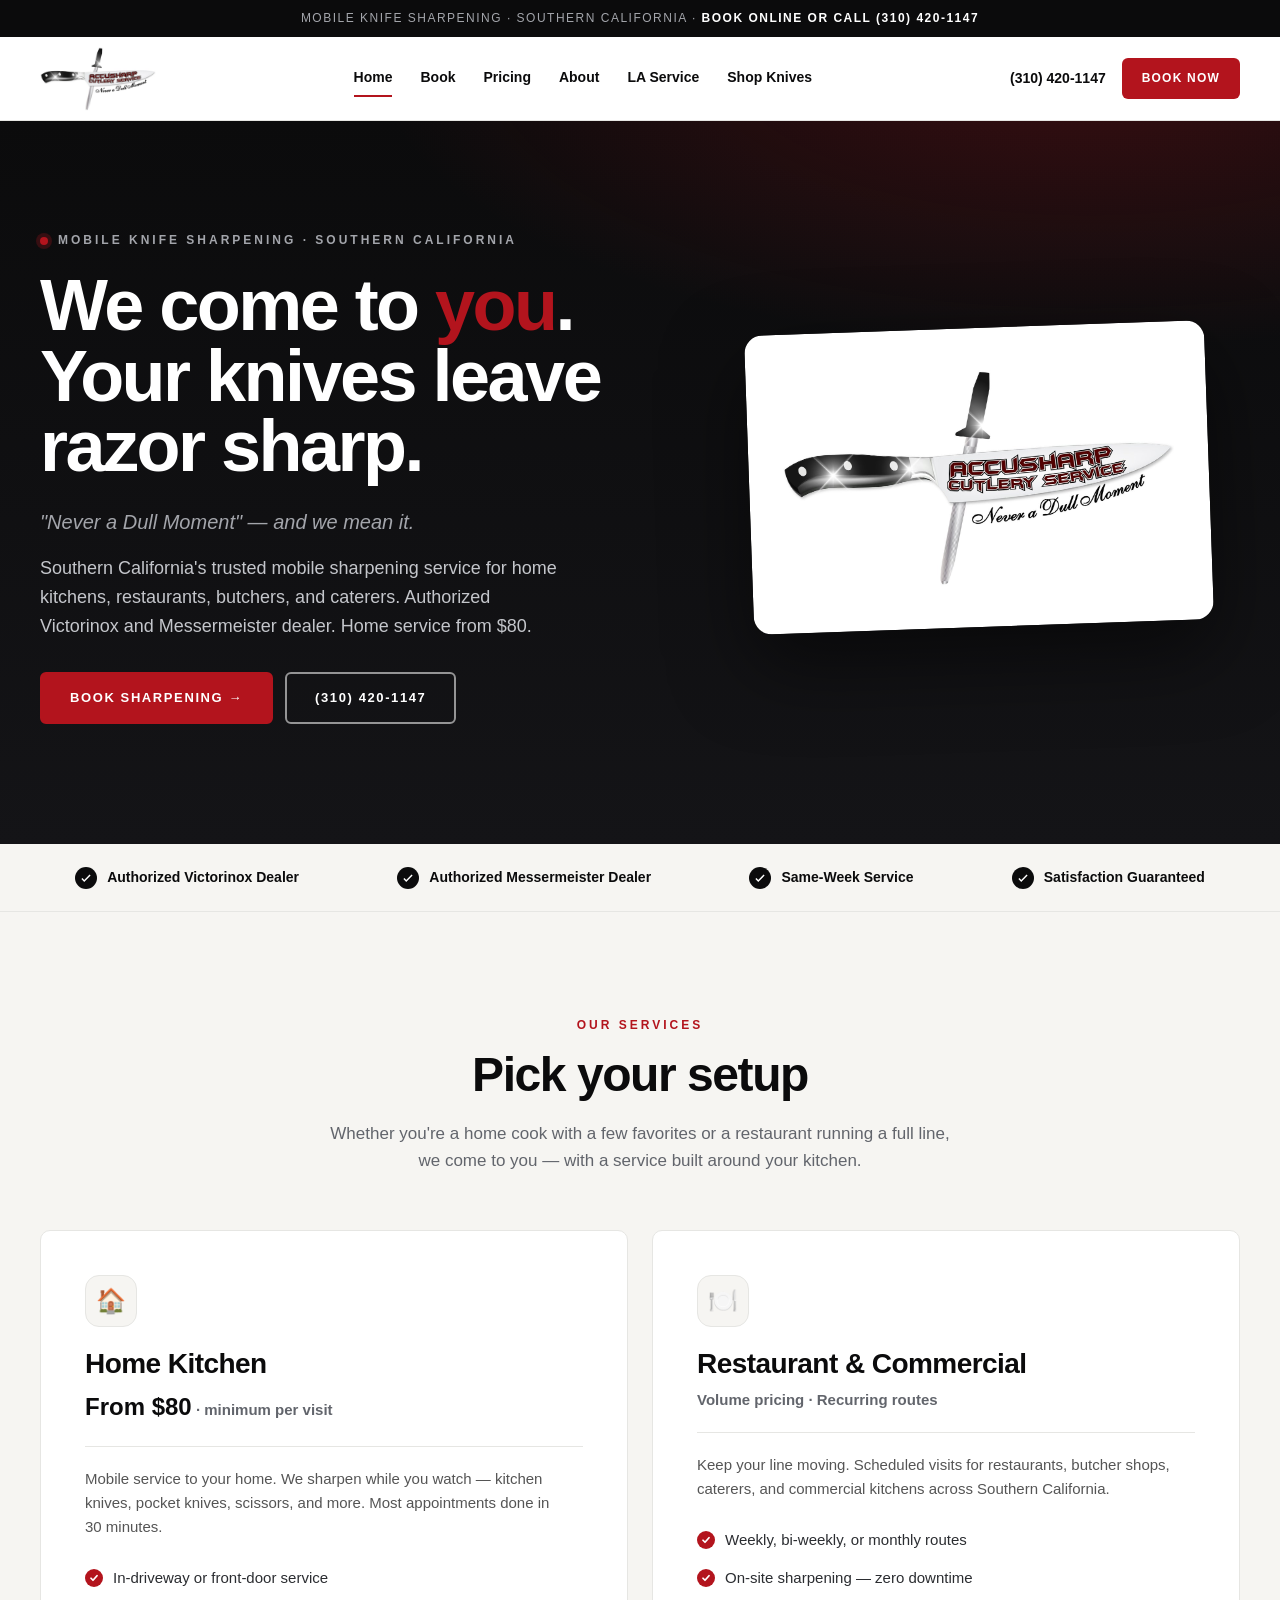
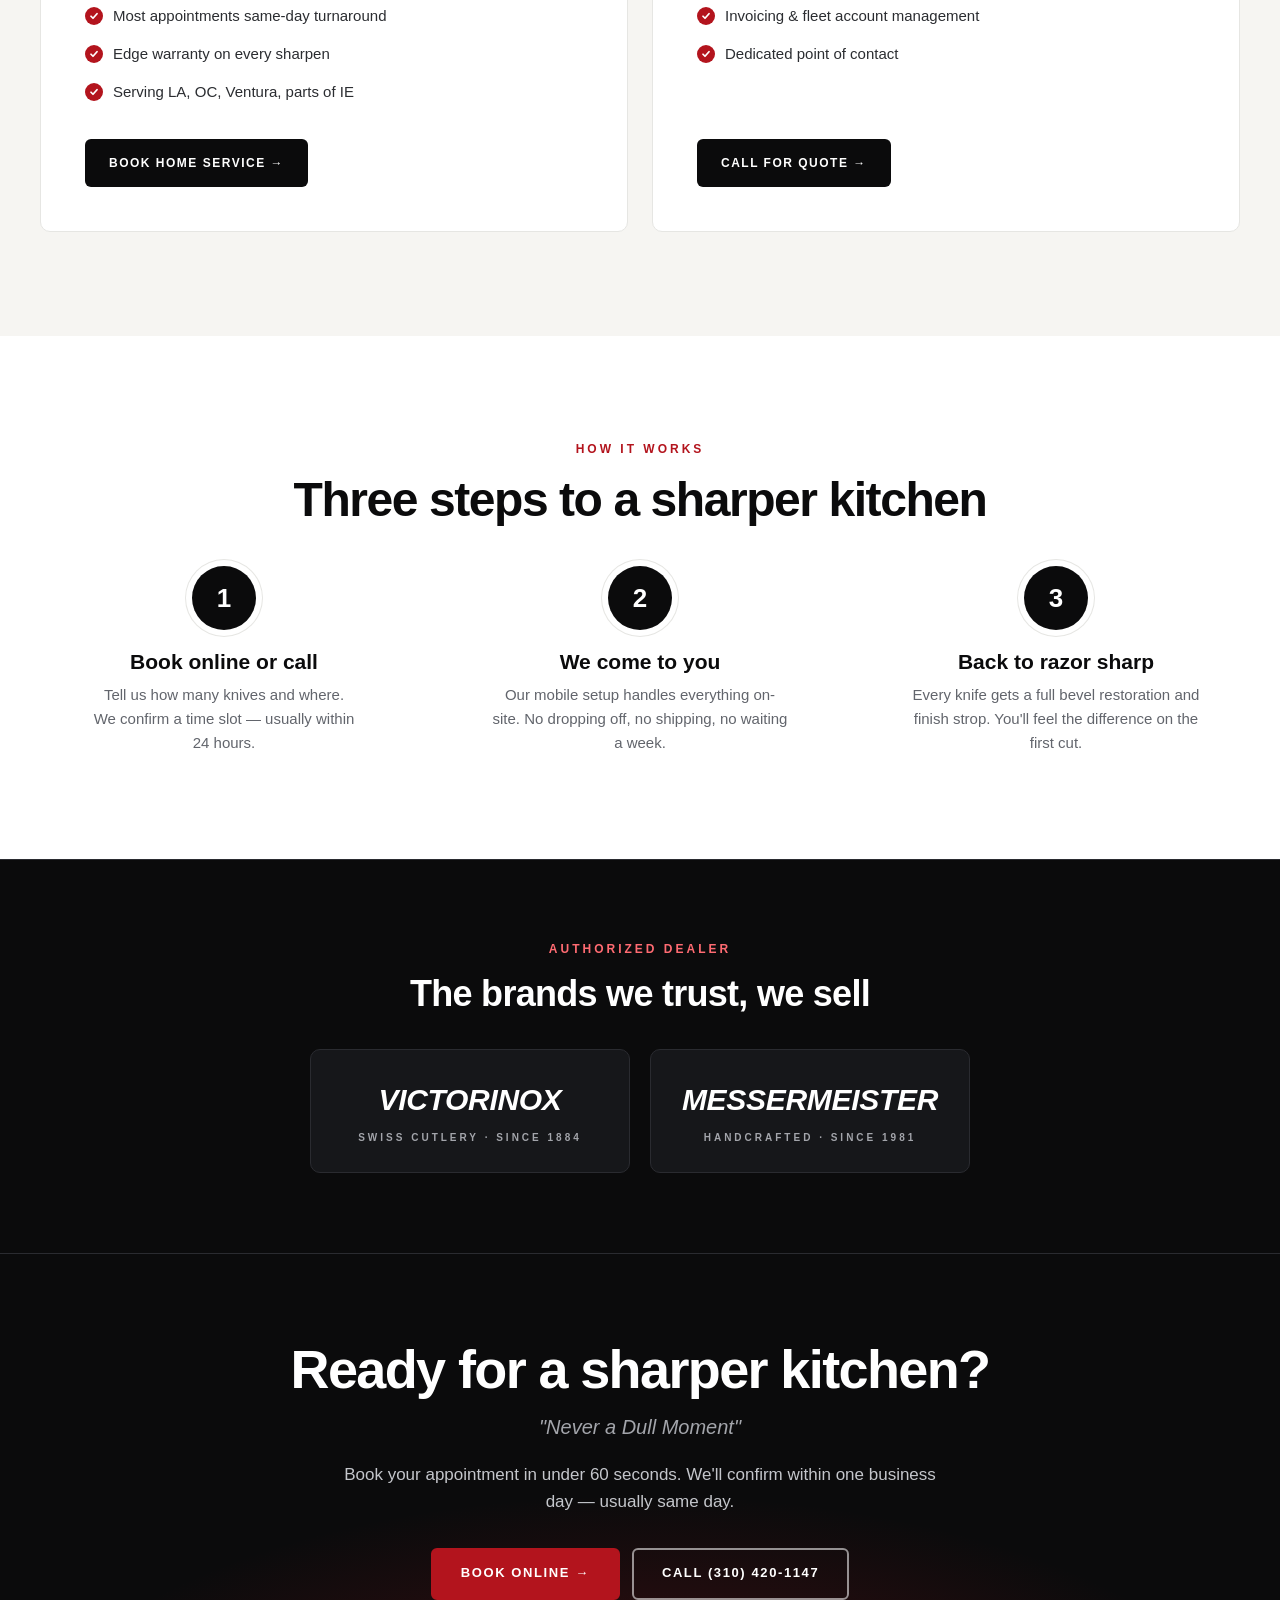
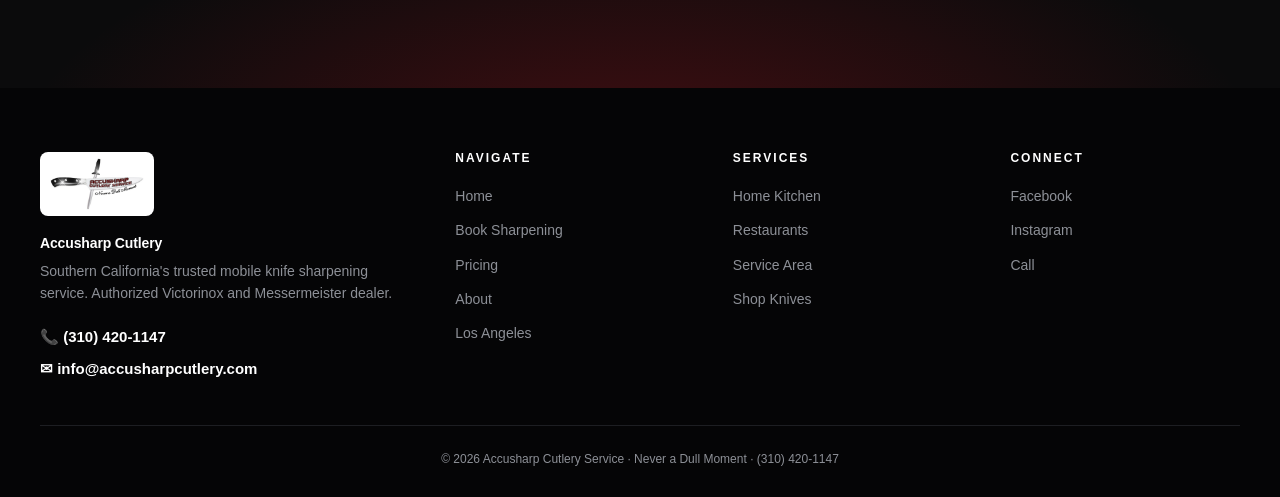
==== commit 92cd75c1: "Remove placeholder customer reviews Delete the testimonial sections on the home and About pages, the" ====
--- a/Accusharp-website/index.html
+++ b/Accusharp-website/index.html
@@ -200,35 +200,6 @@
     </div>
   </section>
 
-  <!-- TESTIMONIALS -->
-  <section class="section testimonials">
-    <div class="section-inner">
-      <div class="section-tag">Word of mouth</div>
-      <h2>From kitchens across SoCal</h2>
-      <div class="t-grid">
-
-        <div class="t-card">
-          <div class="t-stars">★ ★ ★ ★ ★</div>
-          <p class="t-quote">"Came to our restaurant on a Tuesday morning and had our entire line back to factory-sharp in under two hours. Now he comes every three weeks. Game-changer."</p>
-          <div class="t-author">Chef Marcus T.<small>Executive Chef · Long Beach</small></div>
-        </div>
-
-        <div class="t-card">
-          <div class="t-stars">★ ★ ★ ★ ★</div>
-          <p class="t-quote">"I had a set of Wüsthofs I'd given up on. He brought them back from the dead. Cuts a tomato like paper now. Worth every penny."</p>
-          <div class="t-author">Linda M.<small>Home cook · Pasadena</small></div>
-        </div>
-
-        <div class="t-card">
-          <div class="t-stars">★ ★ ★ ★ ★</div>
-          <p class="t-quote">"Fair pricing, shows up when he says he will, and the work speaks for itself. Been using Accusharp for our butcher shop for 3 years."</p>
-          <div class="t-author">Tony R.<small>Owner · Tony's Meats, Orange</small></div>
-        </div>
-
-      </div>
-    </div>
-  </section>
-
   <!-- CTA BAND -->
   <section class="cta-band">
     <h2>Ready for a sharper kitchen?</h2>
--- a/Accusharp-website/styles.css
+++ b/Accusharp-website/styles.css
@@ -499,30 +499,7 @@
 
 /* -- DARK-BAND TAG/HEADING OVERRIDES -- */
 .dealers .section-tag,
-.testimonials .section-tag,
 .commercial-tag { color: #ff6b72; }
-.testimonials { background: var(--ink); color: #fff; }
-.testimonials h2 { color: #fff; }
-
-/* -- TESTIMONIALS -- */
-.t-grid {
-  display: grid;
-  grid-template-columns: repeat(3, 1fr);
-  gap: 24px;
-  margin-top: 40px;
-}
-.t-card {
-  background: var(--ink-2);
-  padding: 32px;
-  border: 1px solid var(--ink-3);
-  border-radius: var(--radius);
-  display: flex;
-  flex-direction: column;
-}
-.t-stars { color: #f5b301; margin-bottom: 16px; font-size: 15px; letter-spacing: 3px; }
-.t-quote { font-size: 17px; line-height: 1.6; margin-bottom: 22px; color: #dcdde0; flex: 1; }
-.t-author { font-weight: 700; font-size: 14px; color: #fff; }
-.t-author small { display: block; color: var(--on-dark-muted); font-weight: 400; margin-top: 2px; font-size: 13px; }
 
 /* -- CTA BAND -- */
 .cta-band {
@@ -1212,17 +1189,6 @@
   gap: 10px;
 }
 .nhood::before { content: ''; width: 6px; height: 6px; border-radius: 50%; background: var(--accent); flex-shrink: 0; }
-.local-t {
-  background: var(--paper-2);
-  border-left: 4px solid var(--accent);
-  padding: clamp(24px, 4vw, 32px) clamp(22px, 4vw, 40px);
-  margin: 40px 0 0;
-  border-radius: 0 var(--radius) var(--radius) 0;
-}
-.local-t .stars { color: #f5b301; letter-spacing: 4px; margin-bottom: 12px; font-size: 15px; }
-.local-t blockquote { font-size: clamp(18px, 2.2vw, 21px); font-style: italic; line-height: 1.5; color: var(--ink); margin-bottom: 14px; font-weight: 500; }
-.local-t cite { font-style: normal; font-weight: 700; font-size: 14px; display: block; color: var(--ink); }
-.local-t cite small { display: block; color: var(--muted); font-weight: 400; margin-top: 2px; }
 
 /* -- THANK-YOU PAGE -- */
 .thankyou-wrap {
@@ -1316,7 +1282,6 @@
   /* On phones the header already shows the logo — skip the big one */
   .hero-logo-display { display: none; }
 
-  .t-grid,
   .values-grid,
   .tier-grid,
   .mileage-zones { grid-template-columns: 1fr; max-width: 560px; margin-left: auto; margin-right: auto; }
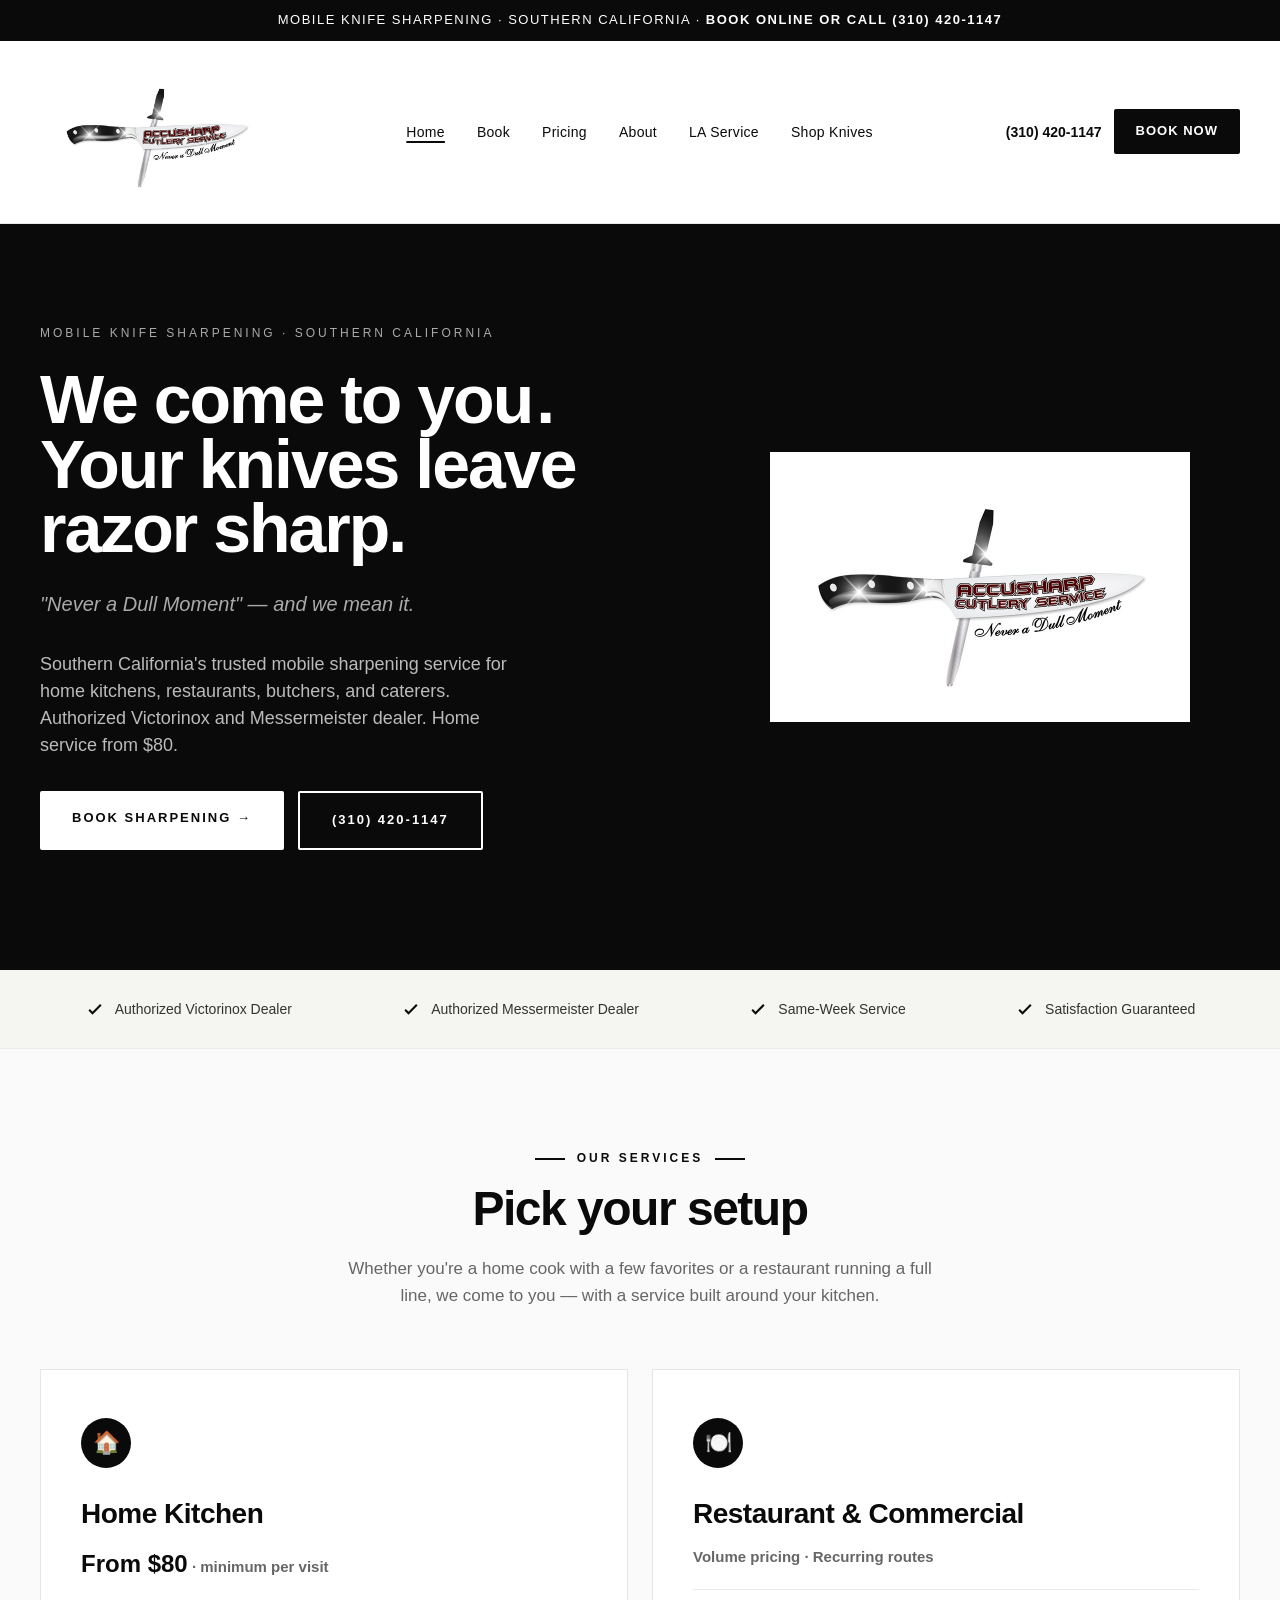
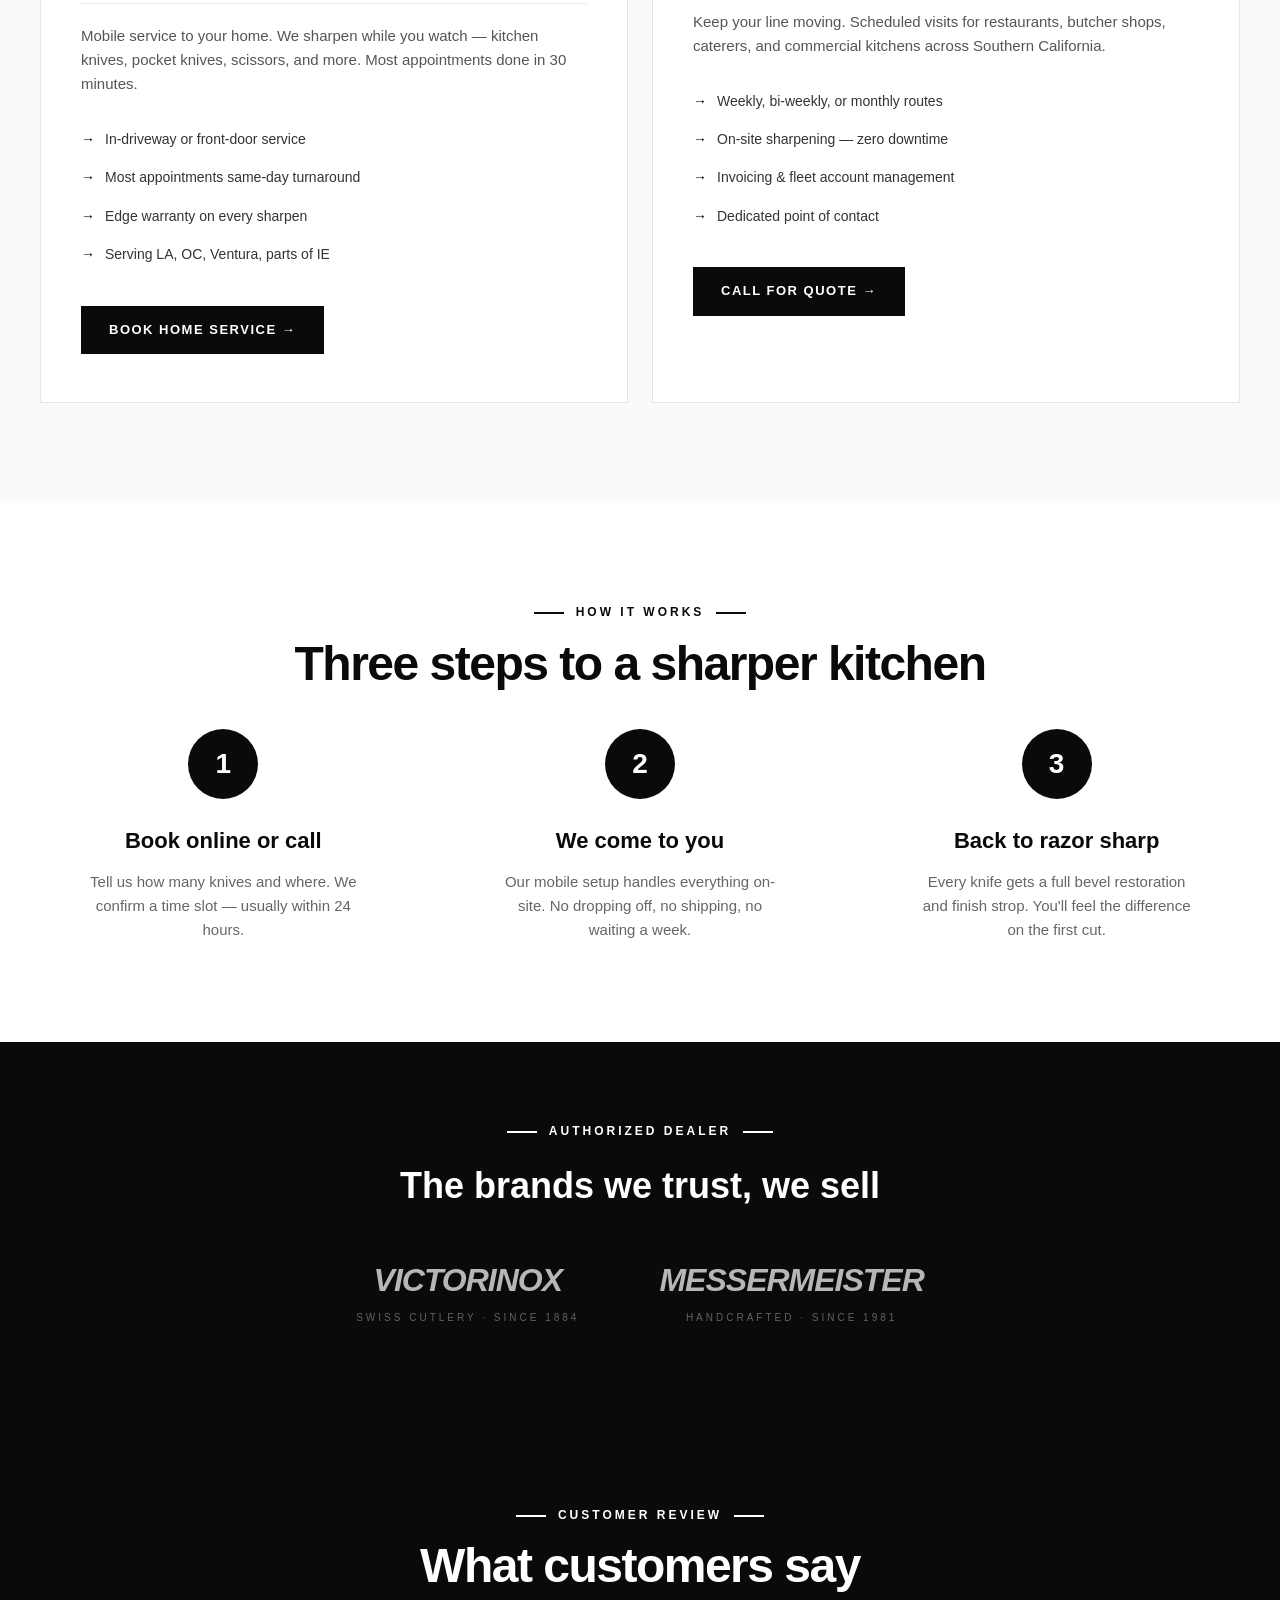
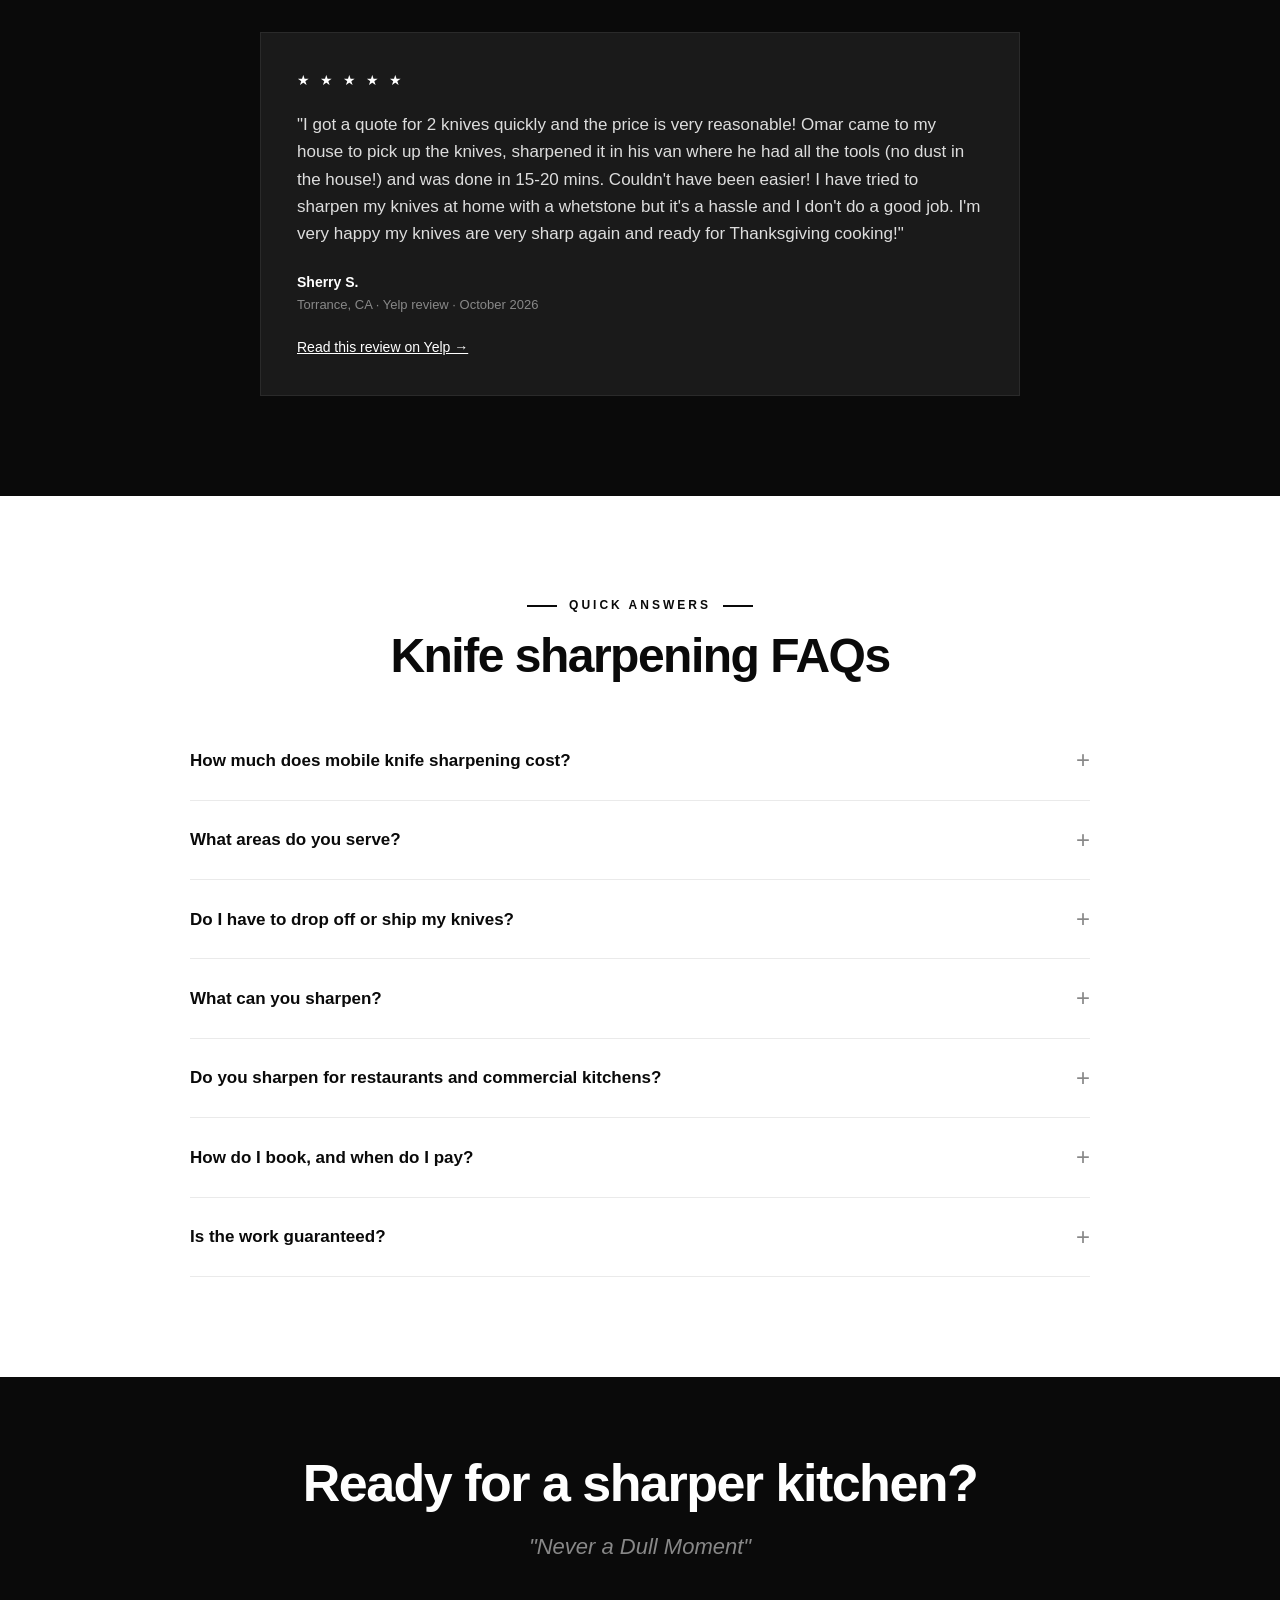
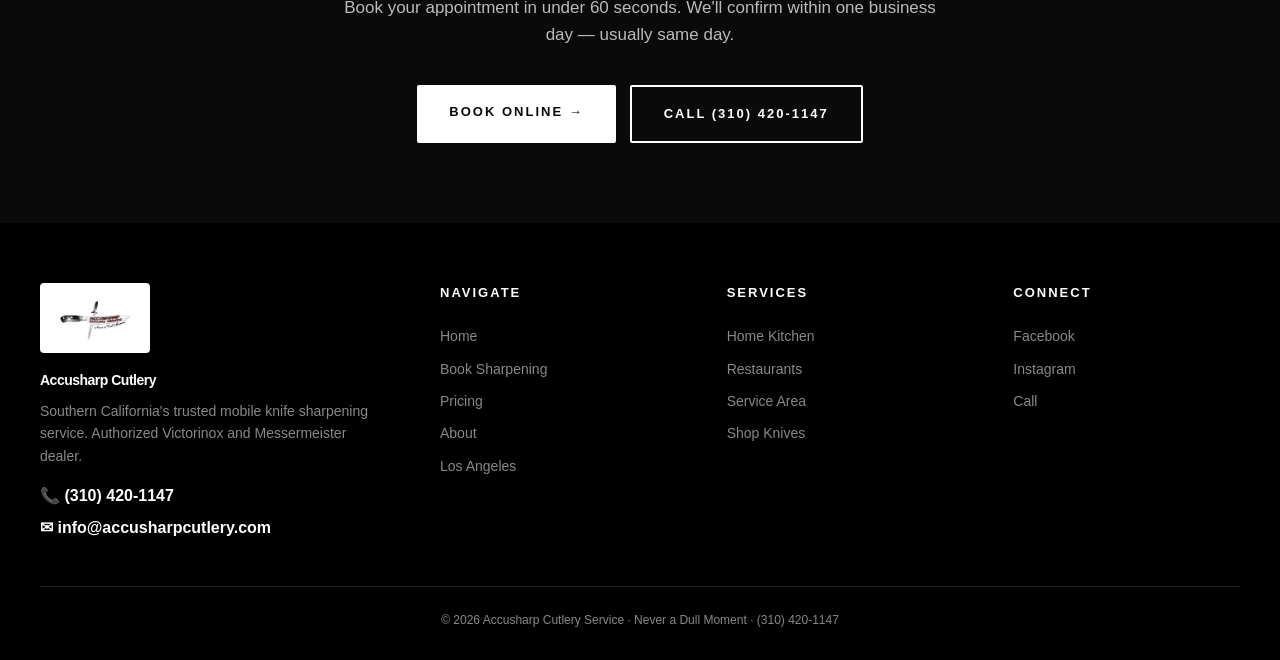
==== commit d24886b3: "Update site for AI search and mobile; add real Yelp review - Add robots.txt, sitemap.xml, llms.txt, " ====
--- a/Accusharp-website/index.html
+++ b/Accusharp-website/index.html
@@ -7,59 +7,252 @@
   <!-- SEO META -->
   <title>Accusharp Cutlery | Mobile Knife Sharpening in Southern California</title>
   <meta name="description" content="Southern California's trusted mobile knife sharpening service. We come to your home or restaurant. Authorized Victorinox & Messermeister dealer. Call (310) 420-1147.">
+  <link rel="canonical" href="https://accusharpcutlery.com/">
+
+  <!-- SOCIAL / OPEN GRAPH -->
+  <meta property="og:site_name" content="Accusharp Cutlery Service">
+  <meta property="og:title" content="Accusharp Cutlery | Mobile Knife Sharpening in Southern California">
+  <meta property="og:description" content="Southern California's trusted mobile knife sharpening service. We come to your home or restaurant. Authorized Victorinox &amp; Messermeister dealer. Call (310) 420-1147.">
+  <meta property="og:type" content="website">
+  <meta property="og:url" content="https://accusharpcutlery.com/">
+  <meta property="og:image" content="https://accusharpcutlery.com/images/logo-web.jpg">
+  <meta name="twitter:card" content="summary">
   <meta name="keywords" content="mobile knife sharpening, knife sharpening Los Angeles, knife sharpening SoCal, Southern California knife sharpener, Victorinox dealer, Messermeister dealer">
 
-  <!-- SOCIAL / OPEN GRAPH -->
-  <meta property="og:title" content="Accusharp Cutlery | Mobile Knife Sharpening in Southern California">
-  <meta property="og:description" content="We come to you. Your knives leave razor sharp. Authorized Victorinox & Messermeister dealer.">
-  <meta property="og:type" content="website">
-  <meta property="og:url" content="https://www.accusharpcutlery.com/">
-  <meta property="og:image" content="https://www.accusharpcutlery.com/images/logo.jpg">
-
   <!-- FAVICON -->
-  <link rel="icon" type="image/jpeg" href="images/logo-sm.jpg">
-  <meta name="theme-color" content="#0b0b0c">
+  <link rel="icon" type="image/jpeg" href="images/logo-web.jpg">
+  <link rel="apple-touch-icon" href="images/logo-web.jpg">
+  <meta name="theme-color" content="#0a0a0a">
 
   <!-- STYLESHEET -->
   <link rel="stylesheet" href="styles.css">
 
-  <!-- STRUCTURED DATA (helps Google understand your business) -->
+  <!-- STRUCTURED DATA (tells Google and AI assistants who you are, what you charge, and where you work) -->
   <script type="application/ld+json">
   {
     "@context": "https://schema.org",
-    "@type": "LocalBusiness",
-    "name": "Accusharp Cutlery Service",
-    "image": "https://www.accusharpcutlery.com/images/logo.jpg",
-    "telephone": "+13104201147",
-    "email": "info@accusharpcutlery.com",
-    "url": "https://www.accusharpcutlery.com",
-    "description": "Mobile knife sharpening service in Southern California. Authorized Victorinox and Messermeister dealer.",
-    "priceRange": "$80+",
-    "areaServed": [
-      { "@type": "City", "name": "Los Angeles" },
-      { "@type": "City", "name": "Long Beach" },
-      { "@type": "City", "name": "Santa Monica" },
-      { "@type": "City", "name": "Pasadena" },
-      { "@type": "City", "name": "Beverly Hills" },
-      { "@type": "City", "name": "Anaheim" },
-      { "@type": "City", "name": "Irvine" },
-      { "@type": "City", "name": "Huntington Beach" },
-      { "@type": "City", "name": "Ventura" }
+    "@graph": [
+      {
+        "@type": "LocalBusiness",
+        "@id": "https://accusharpcutlery.com/#business",
+        "name": "Accusharp Cutlery Service",
+        "alternateName": "Accusharp Cutlery",
+        "slogan": "Never a Dull Moment",
+        "description": "Mobile knife sharpening service in Southern California. We come to home kitchens, restaurants, butcher shops, caterers and food trucks and sharpen on-site. Authorized Victorinox and Messermeister dealer.",
+        "url": "https://accusharpcutlery.com/",
+        "logo": "https://accusharpcutlery.com/images/logo-web.jpg",
+        "image": [
+          "https://accusharpcutlery.com/images/logo-web.jpg",
+          "https://accusharpcutlery.com/images/accusharp-van.jpg"
+        ],
+        "telephone": "+13104201147",
+        "email": "info@accusharpcutlery.com",
+        "priceRange": "$80+",
+        "paymentAccepted": "Cash, Credit Card, Debit Card, Venmo, Zelle",
+        "foundingDate": "2004-10",
+        "founder": {
+          "@type": "Person",
+          "name": "Omar"
+        },
+        "knowsAbout": [
+          "Knife sharpening",
+          "Mobile knife sharpening",
+          "Restaurant knife sharpening",
+          "Japanese knife sharpening",
+          "Scissor sharpening"
+        ],
+        "areaServed": [
+          {
+            "@type": "AdministrativeArea",
+            "name": "Los Angeles County, California"
+          },
+          {
+            "@type": "AdministrativeArea",
+            "name": "Orange County, California"
+          },
+          {
+            "@type": "AdministrativeArea",
+            "name": "Ventura County, California"
+          },
+          {
+            "@type": "AdministrativeArea",
+            "name": "Inland Empire, California"
+          },
+          {
+            "@type": "City",
+            "name": "Los Angeles"
+          },
+          {
+            "@type": "City",
+            "name": "Long Beach"
+          },
+          {
+            "@type": "City",
+            "name": "Santa Monica"
+          },
+          {
+            "@type": "City",
+            "name": "Pasadena"
+          },
+          {
+            "@type": "City",
+            "name": "Beverly Hills"
+          },
+          {
+            "@type": "City",
+            "name": "Anaheim"
+          },
+          {
+            "@type": "City",
+            "name": "Irvine"
+          },
+          {
+            "@type": "City",
+            "name": "Huntington Beach"
+          },
+          {
+            "@type": "City",
+            "name": "Ventura"
+          }
+        ],
+        "sameAs": [
+          "https://facebook.com/accusharpcutlery",
+          "https://instagram.com/accusharpcutlery",
+          "https://www.yelp.com/biz/accusharp-cutlery-service-los-angeles",
+          "https://shop.accusharpcutlery.com"
+        ],
+        "hasOfferCatalog": {
+          "@type": "OfferCatalog",
+          "name": "Mobile knife sharpening",
+          "itemListElement": [
+            {
+              "@type": "Offer",
+              "name": "Home visit, 1 to 8 knives",
+              "description": "Flat rate that covers up to 8 knives of any type, sharpened on-site at your home.",
+              "price": "80.00",
+              "priceCurrency": "USD",
+              "url": "https://accusharpcutlery.com/pricing"
+            },
+            {
+              "@type": "Offer",
+              "name": "Home visit, 9 to 19 knives",
+              "description": "$10 per knife, all knife types, sharpened on-site.",
+              "priceSpecification": {
+                "@type": "UnitPriceSpecification",
+                "price": "10.00",
+                "priceCurrency": "USD",
+                "unitText": "knife"
+              },
+              "url": "https://accusharpcutlery.com/pricing"
+            },
+            {
+              "@type": "Offer",
+              "name": "Home visit, 20 or more knives",
+              "description": "$8 per knife, all knife types, sharpened on-site.",
+              "priceSpecification": {
+                "@type": "UnitPriceSpecification",
+                "price": "8.00",
+                "priceCurrency": "USD",
+                "unitText": "knife"
+              },
+              "url": "https://accusharpcutlery.com/pricing"
+            },
+            {
+              "@type": "Offer",
+              "name": "Restaurant and commercial knife sharpening",
+              "description": "Weekly, bi-weekly or monthly on-site routes for restaurants, butcher shops, caterers and food trucks. Volume pricing by quote.",
+              "url": "https://accusharpcutlery.com/booking"
+            }
+          ]
+        }
+      },
+      {
+        "@type": "WebPage",
+        "@id": "https://accusharpcutlery.com/#webpage",
+        "url": "https://accusharpcutlery.com/",
+        "name": "Accusharp Cutlery | Mobile Knife Sharpening in Southern California",
+        "description": "Southern California's trusted mobile knife sharpening service. We come to your home or restaurant. Authorized Victorinox & Messermeister dealer. Call (310) 420-1147.",
+        "inLanguage": "en-US",
+        "about": {
+          "@id": "https://accusharpcutlery.com/#business"
+        }
+      },
+      {
+        "@type": "FAQPage",
+        "mainEntity": [
+          {
+            "@type": "Question",
+            "name": "How much does mobile knife sharpening cost?",
+            "acceptedAnswer": {
+              "@type": "Answer",
+              "text": "Home service is $80 flat for 1 to 8 knives, $10 per knife for 9 to 19 knives, and $8 per knife for 20 or more. Every knife type is the same price. See the full pricing page for travel zones and add-ons."
+            }
+          },
+          {
+            "@type": "Question",
+            "name": "What areas do you serve?",
+            "acceptedAnswer": {
+              "@type": "Answer",
+              "text": "We cover Los Angeles County, Orange County, Ventura County, and parts of the Inland Empire. Most of LA County and northern Orange County have no travel fee; outer areas carry a $15 to $50 travel charge that we confirm before scheduling."
+            }
+          },
+          {
+            "@type": "Question",
+            "name": "Do I have to drop off or ship my knives?",
+            "acceptedAnswer": {
+              "@type": "Answer",
+              "text": "No. We drive to your home or restaurant and sharpen everything on-site. Most home appointments take about 30 minutes."
+            }
+          },
+          {
+            "@type": "Question",
+            "name": "What can you sharpen?",
+            "acceptedAnswer": {
+              "@type": "Answer",
+              "text": "Kitchen and chef knives, paring knives, cleavers, serrated knives, Japanese single-bevel knives, pocket and hunting knives, and scissors and shears."
+            }
+          },
+          {
+            "@type": "Question",
+            "name": "Do you sharpen for restaurants and commercial kitchens?",
+            "acceptedAnswer": {
+              "@type": "Answer",
+              "text": "Yes. Restaurants, butcher shops, caterers, and food trucks can set up weekly, bi-weekly, or monthly on-site visits at volume pricing. Call (310) 420-1147 for a quote."
+            }
+          },
+          {
+            "@type": "Question",
+            "name": "How do I book, and when do I pay?",
+            "acceptedAnswer": {
+              "@type": "Answer",
+              "text": "Book with the online form, or call or text (310) 420-1147. We confirm within 24 hours. Payment is due after the work is done: cash, card, Venmo, or Zelle."
+            }
+          },
+          {
+            "@type": "Question",
+            "name": "Is the work guaranteed?",
+            "acceptedAnswer": {
+              "@type": "Answer",
+              "text": "Yes. If a knife is not razor sharp we re-sharpen it free, and the same applies if an edge fails under normal use within 30 days."
+            }
+          }
+        ]
+      }
     ]
   }
   </script>
 </head>
-<body class="has-cta-bar">
+<body>
 
   <!-- ANNOUNCEMENT BAR -->
   <div class="announce">
-    <span class="announce-long">MOBILE KNIFE SHARPENING · SOUTHERN CALIFORNIA · </span><strong>Book online or call <a href="tel:3104201147">(310) 420-1147</a></strong>
+    MOBILE KNIFE SHARPENING · SOUTHERN CALIFORNIA · <strong>BOOK ONLINE OR CALL (310) 420-1147</strong>
   </div>
 
   <!-- HEADER -->
   <header class="header">
     <a href="index.html" aria-label="Home">
-      <img src="images/logo-sm.jpg" alt="Accusharp Cutlery" class="logo" width="600" height="332">
+      <img src="images/logo-web.jpg" width="840" height="540" alt="Accusharp Cutlery" class="logo">
     </a>
     <nav class="nav" id="primaryNav">
       <a href="index.html" class="active">Home</a>
@@ -72,7 +265,7 @@
     <div class="header-cta">
       <a class="phone-top" href="tel:3104201147">(310) 420-1147</a>
       <a href="booking.html" class="btn-book">Book Now</a>
-      <button class="mobile-nav-toggle" type="button" aria-label="Open menu" aria-controls="primaryNav" aria-expanded="false"><span class="sr-only">Menu</span></button>
+      <button class="mobile-nav-toggle" aria-label="Toggle menu" aria-controls="primaryNav" aria-expanded="false">☰</button>
     </div>
   </header>
 
@@ -90,7 +283,7 @@
         </div>
       </div>
       <div class="hero-logo-display">
-        <img src="images/logo.jpg" alt="Accusharp Cutlery — Never a Dull Moment" width="1200" height="663">
+        <img src="images/logo-web.jpg" width="840" height="540" alt="Accusharp Cutlery — Never a Dull Moment" fetchpriority="high" style="max-width:420px;">
       </div>
     </div>
   </section>
@@ -200,6 +393,68 @@
     </div>
   </section>
 
+  <!-- CUSTOMER REVIEW (real review from Yelp) -->
+  <section class="section testimonials">
+    <div class="section-inner">
+      <div class="section-tag">Customer review</div>
+      <h2>What customers say</h2>
+      <div class="t-grid" style="grid-template-columns:1fr;max-width:760px;margin-left:auto;margin-right:auto;">
+
+        <div class="t-card">
+          <div class="t-stars" role="img" aria-label="5 out of 5 stars">★ ★ ★ ★ ★</div>
+          <p class="t-quote">"I got a quote for 2 knives quickly and the price is very reasonable! Omar came to my house to pick up the knives, sharpened it in his van where he had all the tools (no dust in the house!) and was done in 15-20 mins. Couldn't have been easier! I have tried to sharpen my knives at home with a whetstone but it's a hassle and I don't do a good job. I'm very happy my knives are very sharp again and ready for Thanksgiving cooking!"</p>
+          <div class="t-author">Sherry S.<small>Torrance, CA · Yelp review · October 2026</small></div>
+          <p style="margin-top:20px;font-size:14px;"><a href="https://www.yelp.com/biz/accusharp-cutlery-service-los-angeles#reviews" target="_blank" rel="noopener" style="color:#fff;">Read this review on Yelp →</a></p>
+        </div>
+
+      </div>
+    </div>
+  </section>
+
+  <!-- FAQ -->
+  <section class="section">
+    <div class="section-inner" style="max-width:900px;">
+      <div class="section-tag">Quick answers</div>
+      <h2 style="margin-bottom:40px;">Knife sharpening FAQs</h2>
+
+      <div class="faq-item">
+        <div class="faq-q">How much does mobile knife sharpening cost?</div>
+        <div class="faq-a">Home service is $80 flat for 1 to 8 knives, $10 per knife for 9 to 19 knives, and $8 per knife for 20 or more. Every knife type is the same price. See the full <a href="pricing.html">pricing page</a> for travel zones and add-ons.</div>
+      </div>
+
+      <div class="faq-item">
+        <div class="faq-q">What areas do you serve?</div>
+        <div class="faq-a">We cover Los Angeles County, Orange County, Ventura County, and parts of the Inland Empire. Most of LA County and northern Orange County have no travel fee; outer areas carry a $15 to $50 travel charge that we confirm before scheduling.</div>
+      </div>
+
+      <div class="faq-item">
+        <div class="faq-q">Do I have to drop off or ship my knives?</div>
+        <div class="faq-a">No. We drive to your home or restaurant and sharpen everything on-site. Most home appointments take about 30 minutes.</div>
+      </div>
+
+      <div class="faq-item">
+        <div class="faq-q">What can you sharpen?</div>
+        <div class="faq-a">Kitchen and chef knives, paring knives, cleavers, serrated knives, Japanese single-bevel knives, pocket and hunting knives, and scissors and shears.</div>
+      </div>
+
+      <div class="faq-item">
+        <div class="faq-q">Do you sharpen for restaurants and commercial kitchens?</div>
+        <div class="faq-a">Yes. Restaurants, butcher shops, caterers, and food trucks can set up weekly, bi-weekly, or monthly on-site visits at volume pricing. Call (310) 420-1147 for a quote.</div>
+      </div>
+
+      <div class="faq-item">
+        <div class="faq-q">How do I book, and when do I pay?</div>
+        <div class="faq-a">Book with the <a href="booking.html">online form</a>, or call or text (310) 420-1147. We confirm within 24 hours. Payment is due after the work is done: cash, card, Venmo, or Zelle.</div>
+      </div>
+
+      <div class="faq-item">
+        <div class="faq-q">Is the work guaranteed?</div>
+        <div class="faq-a">Yes. If a knife is not razor sharp we re-sharpen it free, and the same applies if an edge fails under normal use within 30 days.</div>
+      </div>
+
+    </div>
+  </section>
+
   <!-- CTA BAND -->
   <section class="cta-band">
     <h2>Ready for a sharper kitchen?</h2>
@@ -215,7 +470,7 @@
   <footer class="footer">
     <div class="footer-inner">
       <div>
-        <img src="images/logo-sm.jpg" alt="Accusharp Cutlery" class="footer-logo" width="600" height="332" loading="lazy">
+        <img src="images/logo-web.jpg" width="840" height="540" alt="Accusharp Cutlery" class="footer-logo" loading="lazy">
         <p class="footer-brand-name">Accusharp Cutlery</p>
         <p>Southern California's trusted mobile knife sharpening service. Authorized Victorinox and Messermeister dealer.</p>
         <div class="footer-contact">
@@ -250,13 +505,6 @@
     </div>
   </footer>
 
-  <!-- MOBILE ACTION BAR (phones only) -->
-  <nav class="mobile-cta-bar" aria-label="Quick contact">
-    <a href="tel:3104201147">📞 Call</a>
-    <a href="sms:3104201147">💬 Text</a>
-    <a href="booking.html" class="primary">Book Now</a>
-  </nav>
-
   <script src="script.js"></script>
 </body>
 </html>
--- a/Accusharp-website/styles.css
+++ b/Accusharp-website/styles.css
@@ -1,556 +1,537 @@
 /* ==========================================================
    ACCUSHARP CUTLERY — SHARED STYLESHEET
-   Used by: index.html, booking.html, pricing.html, about.html,
-            los-angeles.html, thank-you.html
-
-   Edit the colors / sizes in :root below to restyle the whole site.
+   Used by: index.html, booking.html, pricing.html, about.html, los-angeles.html
    ========================================================== */
 
-:root {
-  --ink: #0b0b0c;          /* near-black: headings, dark bands */
-  --ink-2: #16171a;        /* raised surface on dark bands */
-  --ink-3: #2a2b30;        /* borders on dark bands */
-  --text: #2b2d31;         /* body copy on white */
-  --muted: #62656c;        /* secondary copy */
-  --line: #e6e6e3;         /* hairlines on white */
-  --paper: #ffffff;
-  --paper-2: #f6f5f2;      /* warm off-white section bg */
-  --accent: #b3141d;       /* red pulled from the logo lettering */
-  --accent-dark: #8e0f16;
-  --on-dark: #f3f3f1;
-  --on-dark-muted: #a3a5ab;
-
-  --radius: 10px;
-  --radius-sm: 6px;
-  --shadow: 0 1px 2px rgba(0,0,0,.04), 0 8px 24px rgba(0,0,0,.06);
-  --shadow-lg: 0 2px 4px rgba(0,0,0,.04), 0 20px 40px rgba(0,0,0,.10);
-
-  --gutter: clamp(16px, 4vw, 40px);
-  --section-y: clamp(56px, 9vw, 104px);
-  --maxw: 1200px;
-  --header-h: 84px;
-
-  --font: -apple-system, BlinkMacSystemFont, "Segoe UI", "Helvetica Neue", Arial, sans-serif;
-}
-
 /* -- RESET & BASE -- */
-*, *::before, *::after { box-sizing: border-box; margin: 0; padding: 0; }
-html {
-  scroll-behavior: smooth;
-  scroll-padding-top: calc(var(--header-h) + 12px);
-  -webkit-text-size-adjust: 100%;
-}
+* { box-sizing: border-box; margin: 0; padding: 0; }
+html { scroll-behavior: smooth; }
 body {
-  font-family: var(--font);
-  color: var(--text);
+  font-family: -apple-system, BlinkMacSystemFont, 'Helvetica Neue', Arial, sans-serif;
+  color: #0a0a0a;
   line-height: 1.6;
-  background: var(--paper);
+  background: #fff;
   -webkit-font-smoothing: antialiased;
-  overflow-x: hidden;
-}
-h1, h2, h3, h4, h5 { color: var(--ink); line-height: 1.1; text-wrap: balance; }
-p { text-wrap: pretty; }
+}
 img { max-width: 100%; height: auto; display: block; }
 a { color: inherit; }
-button { font-family: inherit; cursor: pointer; border: none; background: none; color: inherit; }
-:focus-visible { outline: 3px solid var(--accent); outline-offset: 3px; }
-.sr-only {
-  position: absolute; width: 1px; height: 1px; padding: 0; margin: -1px;
-  overflow: hidden; clip: rect(0,0,0,0); white-space: nowrap; border: 0;
-}
+button { font-family: inherit; cursor: pointer; border: none; background: none; }
 
 /* -- ANNOUNCEMENT BAR -- */
 .announce {
-  background: var(--ink);
-  color: var(--on-dark-muted);
+  background: #0a0a0a;
+  color: #fff;
   text-align: center;
-  padding: 9px var(--gutter);
-  font-size: 12px;
+  padding: 10px 16px;
+  font-size: 13px;
   letter-spacing: 1.5px;
   font-weight: 500;
-  text-transform: uppercase;
-}
-.announce strong { color: #fff; font-weight: 700; }
-.announce a { text-decoration: none; }
+}
+.announce strong { color: #fff; }
 
 /* -- HEADER -- */
 .header {
   background: #fff;
-  border-bottom: 1px solid var(--line);
-  padding: 0 var(--gutter);
-  height: var(--header-h);
+  border-bottom: 1px solid #eaeaea;
+  padding: 16px 40px;
   display: flex;
   justify-content: space-between;
   align-items: center;
-  gap: 20px;
   position: sticky;
   top: 0;
   z-index: 100;
 }
-.header > a:first-child { display: block; flex-shrink: 0; }
-.header .logo { height: 64px; width: auto; }
-.nav { display: flex; gap: 28px; }
+.header .logo { height: 150px !important; width: auto !important; }
+.nav { display: flex; gap: 32px; }
 .nav a {
-  color: var(--ink);
+  color: #0a0a0a;
   text-decoration: none;
-  font-weight: 600;
-  font-size: 14px;
-  padding: 6px 0;
-  border-bottom: 2px solid transparent;
-  transition: border-color .15s;
-}
-.nav a:hover { border-color: var(--line); }
-.nav a.active { border-color: var(--accent); }
-.header-cta { display: flex; gap: 16px; align-items: center; }
+  font-weight: 500;
+  font-size: 14px;
+  letter-spacing: 0.3px;
+}
+.nav a:hover,
+.nav a.active {
+  text-decoration: underline;
+  text-underline-offset: 4px;
+  text-decoration-thickness: 2px;
+}
+.header-cta { display: flex; gap: 12px; align-items: center; }
 .phone-top {
   font-weight: 700;
   font-size: 14px;
-  color: var(--ink);
+  color: #0a0a0a;
   text-decoration: none;
-  white-space: nowrap;
 }
 .btn-book {
-  background: var(--accent);
-  color: #fff;
-  padding: 11px 20px;
+  background: #0a0a0a;
+  color: #fff;
+  padding: 12px 22px;
   text-decoration: none;
-  font-size: 12px;
-  font-weight: 800;
-  letter-spacing: 1.2px;
-  text-transform: uppercase;
-  border-radius: var(--radius-sm);
-  white-space: nowrap;
-  transition: background .15s;
-}
-.btn-book:hover { background: var(--accent-dark); }
-
-/* Hamburger (hidden on desktop) */
+  font-size: 13px;
+  font-weight: 700;
+  letter-spacing: 1px;
+  text-transform: uppercase;
+  border-radius: 2px;
+}
+.btn-book:hover { background: #333; }
+
+/* Mobile nav toggle (hidden on desktop) */
 .mobile-nav-toggle {
   display: none;
-  width: 44px;
-  height: 44px;
-  border-radius: var(--radius-sm);
-  align-items: center;
-  justify-content: center;
-  font-size: 0;
-  position: relative;
-}
-.mobile-nav-toggle::before,
-.mobile-nav-toggle::after {
-  content: '';
-  position: absolute;
-  left: 11px;
-  right: 11px;
-  height: 2px;
-  background: var(--ink);
-  border-radius: 2px;
-  transition: transform .2s, top .2s, box-shadow .2s;
-}
-.mobile-nav-toggle::before { top: 15px; box-shadow: 0 6px 0 var(--ink); }
-.mobile-nav-toggle::after { top: 27px; }
-.mobile-nav-toggle[aria-expanded="true"]::before { top: 21px; transform: rotate(45deg); box-shadow: none; }
-.mobile-nav-toggle[aria-expanded="true"]::after { top: 21px; transform: rotate(-45deg); }
+  background: none;
+  border: none;
+  font-size: 24px;
+  color: #0a0a0a;
+  padding: 4px;
+}
 
 /* -- BREADCRUMB -- */
 .breadcrumb {
-  background: var(--paper-2);
-  border-bottom: 1px solid var(--line);
-  padding: 12px var(--gutter);
+  background: #fafafa;
+  border-bottom: 1px solid #eaeaea;
+  padding: 14px 40px;
   font-size: 13px;
-  color: var(--muted);
-}
-.breadcrumb a { color: var(--muted); text-decoration: none; }
-.breadcrumb a:hover { color: var(--ink); }
-.breadcrumb .sep { margin: 0 8px; color: #bbb; }
-.breadcrumb .current { color: var(--ink); font-weight: 600; }
+  color: #666;
+}
+.breadcrumb a { color: #666; text-decoration: none; }
+.breadcrumb a:hover { color: #0a0a0a; }
+.breadcrumb .sep { margin: 0 8px; color: #ccc; }
+.breadcrumb .current { color: #0a0a0a; font-weight: 600; }
 
 /* -- BUTTONS -- */
-.btn-primary,
-.btn-secondary {
-  display: inline-flex;
-  align-items: center;
-  justify-content: center;
-  gap: 8px;
-  min-height: 52px;
-  padding: 0 28px;
+.btn-primary {
+  background: #0a0a0a;
+  color: #fff;
+  padding: 17px 32px;
   text-decoration: none;
   font-weight: 800;
   font-size: 13px;
-  letter-spacing: 1.6px;
-  text-transform: uppercase;
-  border-radius: var(--radius-sm);
-  transition: background .15s, color .15s, border-color .15s, transform .15s;
-  text-align: center;
-}
-.btn-primary { background: var(--accent); color: #fff; border: 2px solid var(--accent); }
-.btn-primary:hover { background: var(--accent-dark); border-color: var(--accent-dark); }
-/* .light variant is used on dark bands — keep it the accent so it pops */
-.btn-primary.light { background: var(--accent); color: #fff; }
-.btn-secondary { background: transparent; color: #fff; border: 2px solid rgba(255,255,255,.55); }
-.btn-secondary:hover { border-color: #fff; background: rgba(255,255,255,.06); }
-.btn-secondary.dark { color: var(--ink); border-color: var(--ink); }
-.btn-secondary.dark:hover { background: var(--ink); color: #fff; }
+  letter-spacing: 2px;
+  text-transform: uppercase;
+  border-radius: 2px;
+  display: inline-block;
+}
+.btn-primary.light { background: #fff; color: #0a0a0a; }
+.btn-primary:hover { opacity: 0.85; }
+.btn-secondary {
+  background: transparent;
+  color: #fff;
+  padding: 17px 32px;
+  text-decoration: none;
+  font-weight: 700;
+  font-size: 13px;
+  letter-spacing: 2px;
+  text-transform: uppercase;
+  border: 2px solid #fff;
+  border-radius: 2px;
+  display: inline-block;
+}
+.btn-secondary.dark {
+  color: #0a0a0a;
+  border-color: #0a0a0a;
+}
+.btn-secondary:hover { opacity: 0.85; }
 
 /* -- HERO (homepage) -- */
 .hero {
-  background:
-    radial-gradient(1200px 500px at 85% -10%, rgba(179,20,29,.28), transparent 60%),
-    linear-gradient(180deg, #0b0b0c 0%, #141417 100%);
-  color: var(--on-dark);
-  padding: clamp(56px, 9vw, 110px) var(--gutter) clamp(64px, 10vw, 120px);
+  background: #0a0a0a;
+  color: #fff;
+  padding: 100px 40px 120px;
   position: relative;
   overflow: hidden;
 }
 .hero-grid {
-  max-width: var(--maxw);
+  max-width: 1300px;
   margin: 0 auto;
   display: grid;
   grid-template-columns: 1.15fr 1fr;
-  gap: clamp(40px, 6vw, 80px);
+  gap: 80px;
   align-items: center;
-}
-.hero-eyebrow,
-.page-header .eyebrow,
-.city-hero .eyebrow {
-  color: var(--on-dark-muted);
+  position: relative;
+  z-index: 1;
+}
+.hero-eyebrow {
+  color: #aaa;
   font-size: 12px;
   letter-spacing: 3px;
   text-transform: uppercase;
-  font-weight: 600;
-  margin-bottom: 20px;
-}
-.hero-eyebrow::before {
+  font-weight: 500;
+  margin-bottom: 24px;
+}
+.hero h1 {
+  font-size: 68px;
+  line-height: 0.95;
+  font-weight: 900;
+  letter-spacing: -2px;
+  margin-bottom: 28px;
+}
+.hero h1 em {
+  font-style: normal;
+  display: inline-block;
+  position: relative;
+  padding-right: 4px;
+}
+.hero h1 em::after {
+  display: none;
+}
+.hero p {
+  font-size: 18px;
+  color: #bbb;
+  max-width: 500px;
+  margin-bottom: 32px;
+  line-height: 1.5;
+}
+.hero .tagline {
+  font-size: 20px;
+  color: #aaa;
+  font-style: italic;
+  margin-bottom: 32px;
+  font-weight: 300;
+}
+.hero-buttons { display: flex; gap: 14px; flex-wrap: wrap; }
+.hero-logo-display {
+  display: flex;
+  align-items: center;
+  justify-content: center;
+}
+.hero-logo-display img { max-width: 420px; width: 100%; }
+
+/* -- TRUST STRIP -- */
+.trust {
+  background: #f5f5f2;
+  padding: 28px 40px;
+  border-bottom: 1px solid #eaeaea;
+}
+.trust-inner {
+  max-width: 1300px;
+  margin: 0 auto;
+  display: flex;
+  justify-content: space-around;
+  flex-wrap: wrap;
+  gap: 20px;
+}
+.trust-item {
+  display: flex;
+  align-items: center;
+  gap: 10px;
+  font-size: 14px;
+  color: #333;
+  font-weight: 500;
+}
+.trust-item svg {
+  width: 20px;
+  height: 20px;
+  flex-shrink: 0;
+}
+
+/* -- SECTIONS (general) -- */
+.section { padding: 100px 40px; }
+.section-inner { max-width: 1300px; margin: 0 auto; }
+.section-tag {
+  color: #0a0a0a;
+  font-size: 12px;
+  letter-spacing: 3px;
+  text-transform: uppercase;
+  font-weight: 700;
+  margin-bottom: 16px;
+  text-align: center;
+}
+.section-tag::before,
+.section-tag::after {
   content: '';
   display: inline-block;
-  width: 8px;
-  height: 8px;
-  border-radius: 50%;
-  background: var(--accent);
-  margin-right: 10px;
+  width: 30px;
+  height: 2px;
+  background: #0a0a0a;
   vertical-align: middle;
-  box-shadow: 0 0 0 4px rgba(179,20,29,.25);
-}
-.hero h1 {
-  color: #fff;
-  font-size: clamp(40px, 6.4vw, 72px);
-  line-height: .98;
-  font-weight: 900;
-  letter-spacing: -0.035em;
+}
+.section-tag::before { margin-right: 12px; }
+.section-tag::after { margin-left: 12px; }
+.section h2 {
+  font-size: 48px;
+  font-weight: 900;
+  text-align: center;
+  margin-bottom: 20px;
+  letter-spacing: -1.5px;
+  line-height: 1.05;
+}
+.section-sub {
+  text-align: center;
+  color: #666;
+  font-size: 17px;
+  max-width: 600px;
+  margin: 0 auto 60px;
+}
+
+/* -- SERVICES GRID (homepage) -- */
+.services-bg { background: #fafafa; }
+.service-grid {
+  display: grid;
+  grid-template-columns: repeat(2, 1fr);
+  gap: 24px;
+}
+.service-card {
+  background: #fff;
+  border: 1px solid #e5e5e5;
+  padding: 48px 40px;
+  transition: all 0.2s;
+}
+.service-card:hover {
+  border-color: #0a0a0a;
+  transform: translateY(-4px);
+  box-shadow: 0 20px 40px rgba(0,0,0,0.06);
+}
+.service-icon {
+  width: 50px;
+  height: 50px;
   margin-bottom: 24px;
-}
-.hero h1 em { font-style: normal; color: var(--accent); }
-.hero p {
-  font-size: clamp(16px, 1.6vw, 18px);
-  color: #c4c6cb;
-  max-width: 520px;
-  margin-bottom: 32px;
-  line-height: 1.6;
-}
-.hero .tagline {
-  font-size: clamp(17px, 1.8vw, 20px);
-  color: var(--on-dark-muted);
-  font-style: italic;
-  margin-bottom: 16px;
-  font-weight: 400;
-}
-.hero-buttons { display: flex; gap: 12px; flex-wrap: wrap; }
-.hero-logo-display {
   display: flex;
   align-items: center;
   justify-content: center;
-}
-.hero-logo-display img {
-  width: 100%;
-  max-width: 460px;
-  background: #fff;
-  border-radius: 18px;
-  padding: 40px 32px;
-  box-shadow: 0 30px 80px rgba(0,0,0,.5);
-  transform: rotate(-2deg);
-}
-
-/* -- TRUST STRIP -- */
-.trust {
-  background: var(--paper-2);
-  padding: 22px var(--gutter);
-  border-bottom: 1px solid var(--line);
-}
-.trust-inner {
-  max-width: var(--maxw);
-  margin: 0 auto;
-  display: flex;
-  justify-content: space-around;
-  flex-wrap: wrap;
-  gap: 14px 28px;
-}
-.trust-item {
-  display: flex;
-  align-items: center;
-  gap: 10px;
-  font-size: 14px;
-  color: var(--ink);
-  font-weight: 600;
-}
-.trust-item svg {
-  width: 22px;
-  height: 22px;
-  flex-shrink: 0;
-  padding: 4px;
+  background: #0a0a0a;
+  color: #fff;
   border-radius: 50%;
-  background: var(--ink);
-  stroke: #fff;
-}
-
-/* -- SECTIONS (general) -- */
-.section { padding: var(--section-y) var(--gutter); }
-.section-inner { max-width: var(--maxw); margin: 0 auto; }
-.section-inner.narrow { max-width: 860px; }
-.section-tag {
-  color: var(--accent);
-  font-size: 12px;
-  letter-spacing: 3px;
-  text-transform: uppercase;
-  font-weight: 800;
-  margin-bottom: 14px;
-  text-align: center;
-}
-.section-tag.left { text-align: left; }
-.section h2 {
-  font-size: clamp(30px, 4.4vw, 48px);
-  font-weight: 900;
-  text-align: center;
-  margin-bottom: 18px;
-  letter-spacing: -0.03em;
-}
-.section h2.left { text-align: left; }
-.section-sub {
-  text-align: center;
-  color: var(--muted);
-  font-size: 17px;
-  max-width: 620px;
-  margin: 0 auto clamp(36px, 5vw, 56px);
-}
-.lead {
-  font-size: 17px;
-  color: #444;
-  margin-bottom: 14px;
-}
-
-/* -- SERVICES GRID -- */
-.services-bg { background: var(--paper-2); }
-.service-grid {
-  display: grid;
-  grid-template-columns: repeat(2, 1fr);
-  gap: 24px;
-}
-.service-card {
-  background: #fff;
-  border: 1px solid var(--line);
-  border-radius: var(--radius);
-  padding: clamp(28px, 4vw, 44px);
-  display: flex;
-  flex-direction: column;
-  transition: transform .2s, box-shadow .2s, border-color .2s;
-}
-.service-card:hover {
-  border-color: #cfcfcb;
-  transform: translateY(-4px);
-  box-shadow: var(--shadow-lg);
-}
-.service-icon {
-  width: 52px;
-  height: 52px;
-  margin-bottom: 22px;
-  display: flex;
-  align-items: center;
-  justify-content: center;
-  background: var(--paper-2);
-  border: 1px solid var(--line);
-  border-radius: 14px;
-  font-size: 24px;
+  font-size: 22px;
 }
 .service-card h3 {
-  font-size: clamp(24px, 2.6vw, 28px);
+  font-size: 28px;
   font-weight: 900;
   margin-bottom: 8px;
-  letter-spacing: -0.02em;
+  letter-spacing: -0.5px;
 }
 .service-card .price {
-  color: var(--muted);
+  color: #666;
   font-weight: 600;
   font-size: 15px;
   margin-bottom: 20px;
   padding-bottom: 20px;
-  border-bottom: 1px solid var(--line);
+  border-bottom: 1px solid #eaeaea;
 }
 .service-card .price strong {
-  color: var(--ink);
+  color: #0a0a0a;
   font-size: 24px;
   font-weight: 900;
 }
-.service-card p { color: #555; margin-bottom: 20px; font-size: 15px; }
-.service-card ul { list-style: none; margin-bottom: 28px; }
+.service-card p {
+  color: #555;
+  margin-bottom: 24px;
+  font-size: 15px;
+}
+.service-card ul {
+  list-style: none;
+  margin-bottom: 32px;
+}
 .service-card li {
-  padding: 7px 0;
-  color: var(--text);
-  font-size: 15px;
+  padding: 8px 0;
+  color: #333;
+  font-size: 14px;
   display: flex;
   gap: 10px;
   align-items: flex-start;
 }
 .service-card li::before {
-  content: '';
-  width: 18px;
-  height: 18px;
-  margin-top: 3px;
+  content: '→';
+  color: #0a0a0a;
+  font-weight: 700;
   flex-shrink: 0;
+}
+.service-card .cta {
+  display: inline-block;
+  background: #0a0a0a;
+  color: #fff;
+  padding: 14px 28px;
+  text-decoration: none;
+  font-weight: 700;
+  font-size: 13px;
+  letter-spacing: 1.5px;
+  text-transform: uppercase;
+}
+
+/* -- STEPS (homepage) -- */
+.steps {
+  display: grid;
+  grid-template-columns: repeat(3, 1fr);
+  gap: 50px;
+  margin-top: 40px;
+}
+.step { text-align: center; }
+.step-num {
+  display: inline-block;
+  width: 70px;
+  height: 70px;
   border-radius: 50%;
-  background: var(--accent) url("data:image/svg+xml,%3Csvg xmlns='http://www.w3.org/2000/svg' viewBox='0 0 24 24' fill='none' stroke='white' stroke-width='3.5' stroke-linecap='round' stroke-linejoin='round'%3E%3Cpath d='M6 12.5l4 4 8-9'/%3E%3C/svg%3E") center/12px no-repeat;
-}
-.service-card .cta {
-  margin-top: auto;
-  align-self: flex-start;
-  display: inline-flex;
-  align-items: center;
-  min-height: 48px;
-  background: var(--ink);
-  color: #fff;
-  padding: 0 24px;
-  text-decoration: none;
+  background: #0a0a0a;
+  color: #fff;
+  font-size: 28px;
+  font-weight: 900;
+  line-height: 70px;
+  margin-bottom: 24px;
+}
+.step h4 {
+  font-size: 22px;
+  margin-bottom: 12px;
   font-weight: 800;
-  font-size: 12px;
-  letter-spacing: 1.5px;
-  text-transform: uppercase;
-  border-radius: var(--radius-sm);
-  transition: background .15s;
-}
-.service-card .cta:hover { background: var(--accent); }
-
-/* -- STEPS -- */
-.steps {
-  display: grid;
-  grid-template-columns: repeat(3, 1fr);
-  gap: clamp(24px, 4vw, 48px);
-  margin-top: 40px;
-  counter-reset: step;
-}
-.step {
-  text-align: center;
-  position: relative;
-}
-.step-num {
-  display: inline-flex;
-  align-items: center;
-  justify-content: center;
-  width: 64px;
-  height: 64px;
-  border-radius: 50%;
-  background: var(--ink);
-  color: #fff;
-  font-size: 26px;
-  font-weight: 900;
-  margin-bottom: 20px;
-  box-shadow: 0 0 0 6px var(--paper), 0 0 0 7px var(--line);
-}
-.step h4 { font-size: 21px; margin-bottom: 10px; font-weight: 800; }
-.step p { color: var(--muted); font-size: 15px; max-width: 300px; margin: 0 auto; }
+}
+.step p {
+  color: #666;
+  font-size: 15px;
+  max-width: 280px;
+  margin: 0 auto;
+}
 
 /* -- DEALERS BAND -- */
 .dealers {
-  background: var(--ink);
-  color: #fff;
-  padding: clamp(56px, 7vw, 80px) var(--gutter);
-  border-top: 1px solid var(--ink-3);
-}
-.dealers-inner { max-width: 1000px; margin: 0 auto; text-align: center; }
+  background: #0a0a0a;
+  color: #fff;
+  padding: 80px 40px;
+}
+.dealers-inner {
+  max-width: 1000px;
+  margin: 0 auto;
+  text-align: center;
+}
+.dealers .section-tag { color: #fff; }
+.dealers .section-tag::before,
+.dealers .section-tag::after { background: #fff; }
 .dealers h2 {
   color: #fff;
-  margin-bottom: 36px;
-  font-size: clamp(26px, 3.4vw, 36px);
-  font-weight: 900;
-  letter-spacing: -0.02em;
+  margin-bottom: 40px;
+  font-size: 36px;
 }
 .dealer-logos {
-  display: grid;
-  grid-template-columns: repeat(2, minmax(0, 320px));
+  display: flex;
   justify-content: center;
-  gap: 20px;
+  align-items: center;
+  gap: 80px;
+  flex-wrap: wrap;
 }
 .dealer-logo {
-  font-size: clamp(22px, 3vw, 30px);
-  font-weight: 900;
-  letter-spacing: -0.01em;
-  color: #fff;
+  font-size: 32px;
+  font-weight: 900;
+  letter-spacing: -1px;
+  color: #fff;
+  opacity: 0.7;
   font-style: italic;
-  padding: 26px 20px;
-  border: 1px solid var(--ink-3);
-  border-radius: var(--radius);
-  background: var(--ink-2);
 }
 .dealer-logo small {
   display: block;
   font-size: 10px;
   letter-spacing: 3px;
   font-style: normal;
-  font-weight: 600;
-  margin-top: 6px;
-  color: var(--on-dark-muted);
-}
-
-/* -- DARK-BAND TAG/HEADING OVERRIDES -- */
-.dealers .section-tag,
-.commercial-tag { color: #ff6b72; }
+  font-weight: 500;
+  margin-top: 4px;
+  color: #888;
+}
+
+/* -- TESTIMONIALS -- */
+.testimonials { background: #0a0a0a; color: #fff; }
+.testimonials h2,
+.testimonials .section-tag { color: #fff; }
+.testimonials .section-tag::before,
+.testimonials .section-tag::after { background: #fff; }
+.t-grid {
+  display: grid;
+  grid-template-columns: repeat(3, 1fr);
+  gap: 30px;
+  margin-top: 40px;
+}
+.t-card {
+  background: #1a1a1a;
+  padding: 36px;
+  border: 1px solid #2a2a2a;
+}
+.t-stars {
+  color: #fff;
+  margin-bottom: 20px;
+  font-size: 14px;
+  letter-spacing: 3px;
+}
+.t-quote {
+  font-size: 17px;
+  line-height: 1.6;
+  margin-bottom: 24px;
+  color: #ddd;
+}
+.t-author {
+  font-weight: 700;
+  font-size: 14px;
+}
+.t-author small {
+  display: block;
+  color: #888;
+  font-weight: 400;
+  margin-top: 2px;
+  font-size: 13px;
+}
 
 /* -- CTA BAND -- */
 .cta-band {
-  background:
-    radial-gradient(900px 400px at 50% 120%, rgba(179,20,29,.35), transparent 70%),
-    var(--ink);
-  color: #fff;
-  padding: clamp(56px, 8vw, 88px) var(--gutter);
+  background: #0a0a0a;
+  color: #fff;
+  padding: 80px 40px;
   text-align: center;
-  border-top: 1px solid var(--ink-3);
 }
 .cta-band h2 {
   color: #fff;
-  font-size: clamp(32px, 5vw, 54px);
-  margin-bottom: 14px;
-  font-weight: 900;
-  letter-spacing: -0.03em;
-  line-height: 1.02;
-}
-.cta-band .tagline-italic { font-size: 20px; color: var(--on-dark-muted); font-style: italic; margin-bottom: 18px; }
-.cta-band p { color: #c4c6cb; font-size: 17px; margin: 0 auto 32px; max-width: 600px; }
-.cta-band-buttons { display: flex; gap: 12px; justify-content: center; flex-wrap: wrap; }
+  font-size: 52px;
+  margin-bottom: 20px;
+  font-weight: 900;
+  letter-spacing: -1.5px;
+  line-height: 1;
+}
+.cta-band .tagline-italic {
+  font-size: 22px;
+  color: #888;
+  font-style: italic;
+  margin-bottom: 30px;
+}
+.cta-band p {
+  color: #bbb;
+  font-size: 17px;
+  margin: 0 auto 36px;
+  max-width: 600px;
+}
+.cta-band-buttons {
+  display: flex;
+  gap: 14px;
+  justify-content: center;
+  flex-wrap: wrap;
+}
 
 /* -- FOOTER -- */
 .footer {
-  background: #050506;
-  color: #8d9097;
-  padding: 64px var(--gutter) 28px;
+  background: #000;
+  color: #888;
+  padding: 60px 40px 30px;
 }
 .footer-inner {
-  max-width: var(--maxw);
-  margin: 0 auto 40px;
-  display: grid;
-  grid-template-columns: 1.6fr 1fr 1fr 1fr;
-  gap: 48px;
+  max-width: 1300px;
+  margin: 0 auto;
+  display: grid;
+  grid-template-columns: 1.5fr 1fr 1fr 1fr;
+  gap: 60px;
+  margin-bottom: 40px;
 }
 .footer-logo {
-  height: 64px;
+  height: 70px;
   width: auto;
   margin-bottom: 16px;
   background: #fff;
-  border-radius: 8px;
   padding: 6px 10px;
-}
-.footer p { font-size: 14px; margin-bottom: 10px; line-height: 1.6; }
+  border-radius: 4px;
+}
+.footer p {
+  font-size: 14px;
+  margin-bottom: 10px;
+  line-height: 1.6;
+}
 .footer-brand-name {
   color: #fff;
-  font-weight: 800;
-  font-size: 19px;
-  letter-spacing: -0.01em;
-  margin-bottom: 6px !important;
+  font-weight: 700;
+  font-size: 20px;
+  letter-spacing: -0.5px;
+  margin-bottom: 8px !important;
 }
 .footer-contact { margin-top: 16px; }
 .footer-contact a {
@@ -558,88 +539,101 @@
   color: #fff;
   text-decoration: none;
   font-weight: 700;
-  font-size: 15px;
-  padding: 4px 0;
+  font-size: 16px;
+  margin-bottom: 6px;
 }
 .footer h5 {
   color: #fff;
-  font-size: 12px;
-  margin-bottom: 14px;
+  font-size: 13px;
+  margin-bottom: 16px;
   letter-spacing: 2px;
   text-transform: uppercase;
   font-weight: 800;
 }
 .footer a.link {
-  color: #8d9097;
+  color: #888;
   text-decoration: none;
   display: block;
-  padding: 6px 0;
-  font-size: 14px;
-}
-.footer a.link:hover,
-.footer-contact a:hover { color: #fff; }
+  padding: 5px 0;
+  font-size: 14px;
+}
+.footer a.link:hover { color: #fff; }
 .footer-bottom {
-  max-width: var(--maxw);
-  margin: 0 auto;
-  border-top: 1px solid #1d1e22;
+  border-top: 1px solid #222;
   padding-top: 24px;
   text-align: center;
   font-size: 12px;
 }
 
-/* -- PAGE HEADER (inner pages) -- */
+/* -- PAGE HEADER (booking, pricing, about, LA) -- */
 .page-header {
-  background:
-    radial-gradient(900px 360px at 80% -20%, rgba(179,20,29,.25), transparent 60%),
-    var(--ink);
-  color: #fff;
-  padding: clamp(48px, 7vw, 80px) var(--gutter) clamp(44px, 6vw, 68px);
+  background: #0a0a0a;
+  color: #fff;
+  padding: 70px 40px 60px;
   text-align: center;
 }
-.page-header .eyebrow { margin-bottom: 14px; }
+.page-header .eyebrow {
+  color: #aaa;
+  font-size: 12px;
+  letter-spacing: 3px;
+  text-transform: uppercase;
+  font-weight: 500;
+  margin-bottom: 14px;
+}
 .page-header h1 {
-  color: #fff;
-  font-size: clamp(36px, 5.6vw, 60px);
-  font-weight: 900;
-  letter-spacing: -0.035em;
+  font-size: 58px;
+  font-weight: 900;
+  letter-spacing: -2px;
   margin-bottom: 14px;
   line-height: 1;
 }
-.page-header .tagline { font-style: italic; color: var(--on-dark-muted); font-size: 18px; margin-bottom: 10px; }
-.page-header p { color: #c4c6cb; font-size: 17px; max-width: 600px; margin: 0 auto; }
-
-/* -- CONTACT BAR (booking) -- */
+.page-header .tagline {
+  font-style: italic;
+  color: #888;
+  font-size: 18px;
+  margin-bottom: 10px;
+}
+.page-header p {
+  color: #bbb;
+  font-size: 17px;
+  max-width: 600px;
+  margin: 0 auto;
+}
+
+/* -- CONTACT BAR (booking page) -- */
 .contact-bar {
   background: #fff;
-  padding: 24px var(--gutter);
-  border-bottom: 1px solid var(--line);
+  padding: 24px 40px;
+  border-bottom: 1px solid #eaeaea;
 }
 .contact-bar-inner {
   max-width: 1100px;
   margin: 0 auto;
   display: grid;
-  grid-template-columns: repeat(4, 1fr);
-  gap: 14px;
+  grid-template-columns: repeat(3, 1fr);
+  gap: 20px;
 }
 .contact-option {
   display: flex;
   align-items: center;
   gap: 12px;
   padding: 14px;
-  border: 1px solid var(--line);
-  border-radius: var(--radius);
+  border: 1px solid #eaeaea;
+  border-radius: 8px;
   text-decoration: none;
-  color: var(--ink);
-  transition: border-color .15s, transform .15s, box-shadow .15s;
-  min-width: 0;
-}
-.contact-option:hover { border-color: var(--ink); transform: translateY(-2px); box-shadow: var(--shadow); }
+  color: #0a0a0a;
+  transition: all 0.2s;
+}
+.contact-option:hover {
+  border-color: #0a0a0a;
+  transform: translateY(-2px);
+}
 .contact-icon {
   width: 44px;
   height: 44px;
-  background: var(--paper-2);
-  border: 1px solid var(--line);
-  border-radius: 12px;
+  background: #0a0a0a;
+  color: #fff;
+  border-radius: 50%;
   display: flex;
   align-items: center;
   justify-content: center;
@@ -648,33 +642,43 @@
 }
 .contact-option .label {
   font-size: 11px;
-  color: var(--muted);
+  color: #888;
   letter-spacing: 1px;
   text-transform: uppercase;
-  font-weight: 700;
-  margin: 0;
-}
-.contact-option .value { font-size: 15px; font-weight: 700; margin-top: 2px; }
+  font-weight: 600;
+}
+.contact-option .value {
+  font-size: 15px;
+  font-weight: 700;
+  margin-top: 2px;
+}
 
 /* -- BOOKING FORM -- */
 .main-booking {
-  max-width: 1140px;
-  margin: 48px auto;
-  padding: 0 var(--gutter);
+  max-width: 1100px;
+  margin: 50px auto;
+  padding: 0 40px;
   display: grid;
   grid-template-columns: 1.4fr 1fr;
-  gap: 32px;
+  gap: 40px;
   align-items: start;
 }
 .form-box {
   background: #fff;
-  border: 1px solid var(--line);
-  border-radius: var(--radius);
-  padding: clamp(22px, 4vw, 40px);
-  box-shadow: var(--shadow);
-}
-.form-box h2 { font-size: clamp(24px, 3vw, 30px); font-weight: 900; margin-bottom: 6px; letter-spacing: -0.02em; }
-.form-box .form-sub { color: var(--muted); margin-bottom: 28px; font-size: 15px; }
+  border: 1px solid #eaeaea;
+  padding: 40px;
+}
+.form-box h2 {
+  font-size: 28px;
+  font-weight: 900;
+  margin-bottom: 8px;
+  letter-spacing: -0.5px;
+}
+.form-box .form-sub {
+  color: #666;
+  margin-bottom: 32px;
+  font-size: 15px;
+}
 .field-group { margin-bottom: 20px; }
 .field-row {
   display: grid;
@@ -688,10 +692,10 @@
   font-weight: 700;
   letter-spacing: 1px;
   text-transform: uppercase;
-  color: var(--ink);
+  color: #0a0a0a;
   margin-bottom: 6px;
 }
-label .req { color: var(--accent); }
+label .req { color: #c00; }
 input[type="text"],
 input[type="email"],
 input[type="tel"],
@@ -699,31 +703,24 @@
 textarea,
 select {
   width: 100%;
-  min-height: 50px;
   padding: 12px 14px;
-  border: 1.5px solid #d3d3cf;
-  border-radius: var(--radius-sm);
-  /* 16px minimum stops iOS Safari from zooming in when a field is tapped */
-  font-size: 16px;
+  border: 1.5px solid #d5d5d5;
+  border-radius: 4px;
+  font-size: 15px;
   font-family: inherit;
-  color: var(--ink);
   background: #fff;
-  transition: border-color .15s, box-shadow .15s;
-  -webkit-appearance: none;
-  appearance: none;
-}
-select {
-  background: #fff url("data:image/svg+xml,%3Csvg xmlns='http://www.w3.org/2000/svg' viewBox='0 0 24 24' fill='none' stroke='%230b0b0c' stroke-width='2.5'%3E%3Cpath d='M6 9l6 6 6-6'/%3E%3C/svg%3E") right 14px center/16px no-repeat;
-  padding-right: 40px;
+  transition: border-color 0.15s;
 }
 input:focus,
 textarea:focus,
 select:focus {
   outline: none;
-  border-color: var(--ink);
-  box-shadow: 0 0 0 4px rgba(11,11,12,.08);
-}
-textarea { resize: vertical; min-height: 100px; }
+  border-color: #0a0a0a;
+}
+textarea {
+  resize: vertical;
+  min-height: 90px;
+}
 .tier-selector {
   display: grid;
   grid-template-columns: repeat(3, 1fr);
@@ -731,26 +728,32 @@
 }
 .tier-option {
   background: #fff;
-  border: 1.5px solid #d3d3cf;
-  padding: 16px 10px;
-  border-radius: var(--radius-sm);
+  border: 1.5px solid #d5d5d5;
+  padding: 16px 14px;
+  border-radius: 4px;
   cursor: pointer;
   text-align: center;
-  transition: border-color .15s, background .15s, color .15s;
-  width: 100%;
+  transition: all 0.15s;
 }
 .tier-option:hover { border-color: #888; }
-.tier-option.selected { border-color: var(--ink); background: var(--ink); color: #fff; }
-.tier-option .tier-label { font-size: 20px; font-weight: 900; letter-spacing: -0.02em; }
+.tier-option.selected {
+  border-color: #0a0a0a;
+  background: #0a0a0a;
+  color: #fff;
+}
+.tier-option .tier-label {
+  font-size: 18px;
+  font-weight: 900;
+  letter-spacing: -0.5px;
+}
 .tier-option .tier-sub {
   font-size: 11px;
-  color: var(--muted);
+  color: #888;
   letter-spacing: 1px;
   margin-top: 4px;
   text-transform: uppercase;
-  font-weight: 600;
-}
-.tier-option.selected .tier-sub { color: #bbb; }
+}
+.tier-option.selected .tier-sub { color: #aaa; }
 .checkbox-grid {
   display: grid;
   grid-template-columns: repeat(2, 1fr);
@@ -760,36 +763,48 @@
   display: flex;
   align-items: center;
   gap: 10px;
-  min-height: 48px;
   padding: 10px 14px;
-  border: 1.5px solid #d3d3cf;
-  border-radius: var(--radius-sm);
+  border: 1.5px solid #d5d5d5;
+  border-radius: 4px;
   cursor: pointer;
   background: #fff;
-  margin: 0;
-  text-transform: none;
-  letter-spacing: 0;
 }
 .checkbox-option:hover { border-color: #888; }
-.checkbox-option.checked { border-color: var(--ink); background: var(--paper-2); }
-.checkbox-option input { accent-color: var(--accent); width: 18px; height: 18px; flex-shrink: 0; }
-.checkbox-option span { font-size: 15px; font-weight: 500; }
-.submit-row { margin-top: 28px; padding-top: 24px; border-top: 1px solid var(--line); }
+.checkbox-option.checked {
+  border-color: #0a0a0a;
+  background: #fafafa;
+}
+.checkbox-option input { accent-color: #0a0a0a; }
+.checkbox-option span {
+  font-size: 14px;
+  font-weight: 500;
+}
+.submit-row {
+  margin-top: 32px;
+  padding-top: 24px;
+  border-top: 1px solid #eaeaea;
+}
 .btn-submit {
-  background: var(--accent);
-  color: #fff;
-  min-height: 56px;
-  padding: 0 32px;
+  background: #0a0a0a;
+  color: #fff;
+  border: none;
+  padding: 18px 36px;
   font-size: 14px;
   font-weight: 800;
   letter-spacing: 2px;
   text-transform: uppercase;
-  border-radius: var(--radius-sm);
+  cursor: pointer;
+  border-radius: 2px;
   width: 100%;
-  transition: background .15s;
-}
-.btn-submit:hover { background: var(--accent-dark); }
-.form-note { font-size: 13px; color: var(--muted); margin-top: 14px; text-align: center; }
+  font-family: inherit;
+}
+.btn-submit:hover { background: #333; }
+.form-note {
+  font-size: 13px;
+  color: #888;
+  margin-top: 14px;
+  text-align: center;
+}
 
 /* -- SIDEBAR (booking) -- */
 .sidebar {
@@ -797,197 +812,386 @@
   flex-direction: column;
   gap: 16px;
   position: sticky;
-  top: calc(var(--header-h) + 20px);
+  top: 80px;
 }
 .estimator {
-  background: var(--ink);
-  color: #fff;
-  padding: 26px;
-  border-radius: var(--radius);
-}
-.estimator h3,
-.info-box h3,
-.pricing-sidebar h3 {
-  font-size: 13px;
+  background: #0a0a0a;
+  color: #fff;
+  padding: 28px;
+  border-radius: 8px;
+}
+.estimator h3 {
+  font-size: 14px;
   letter-spacing: 2px;
   text-transform: uppercase;
-  font-weight: 800;
-  margin-bottom: 14px;
-}
-.estimator h3 { color: var(--on-dark-muted); }
-.est-row { display: flex; justify-content: space-between; gap: 12px; padding: 8px 0; font-size: 14px; color: #ccc; }
+  font-weight: 700;
+  margin-bottom: 16px;
+  color: #aaa;
+}
+.est-row {
+  display: flex;
+  justify-content: space-between;
+  padding: 8px 0;
+  font-size: 14px;
+  color: #ccc;
+}
 .est-row strong { color: #fff; }
-.est-total { border-top: 1px solid var(--ink-3); margin-top: 12px; padding-top: 16px !important; align-items: baseline; }
-.est-total strong { font-size: 34px; font-weight: 900; letter-spacing: -0.03em; }
+.est-total {
+  border-top: 1px solid #333;
+  margin-top: 12px;
+  padding-top: 16px !important;
+}
+.est-total strong {
+  font-size: 32px;
+  font-weight: 900;
+  letter-spacing: -1px;
+}
 .est-note {
   font-size: 12px;
-  color: #8d9097;
+  color: #888;
   margin-top: 14px;
   padding-top: 14px;
-  border-top: 1px solid var(--ink-3);
+  border-top: 1px solid #333;
   line-height: 1.5;
 }
-.est-placeholder { color: #8d9097; font-style: italic; font-size: 14px; padding: 12px 0; text-align: center; }
+.est-placeholder {
+  color: #666;
+  font-style: italic;
+  font-size: 14px;
+  padding: 16px 0;
+  text-align: center;
+}
 .info-box,
 .pricing-sidebar {
   background: #fff;
-  border: 1px solid var(--line);
+  border: 1px solid #eaeaea;
   padding: 24px;
-  border-radius: var(--radius);
-}
-.pricing-sidebar { background: var(--paper-2); }
+  border-radius: 8px;
+}
+.pricing-sidebar {
+  background: #f5f5f2;
+}
+.info-box h3,
+.pricing-sidebar h3 {
+  font-size: 14px;
+  letter-spacing: 2px;
+  text-transform: uppercase;
+  font-weight: 700;
+  margin-bottom: 14px;
+}
 .info-box ul { list-style: none; }
-.info-box li { padding: 6px 0; font-size: 14px; color: #444; display: flex; gap: 10px; }
-.info-box li::before { content: '✓'; color: var(--accent); font-weight: 900; flex-shrink: 0; }
+.info-box li {
+  padding: 6px 0;
+  font-size: 14px;
+  color: #444;
+  display: flex;
+  gap: 8px;
+}
+.info-box li::before {
+  content: '✓';
+  color: #0a0a0a;
+  font-weight: 900;
+  flex-shrink: 0;
+}
 .price-row {
   display: flex;
   justify-content: space-between;
-  gap: 12px;
   padding: 10px 0;
   font-size: 14px;
-  border-bottom: 1px solid var(--line);
+  border-bottom: 1px solid #eaeaea;
 }
 .price-row:last-child { border-bottom: none; }
-.price-row .qty { font-weight: 700; color: var(--ink); }
-.price-row .rate { color: var(--muted); }
+.price-row .qty {
+  font-weight: 600;
+  color: #0a0a0a;
+}
+.price-row .rate { color: #666; }
+
+/* -- CONFIRMATION SCREEN -- */
+.confirmation {
+  display: none;
+  background: #fff;
+  border: 2px solid #0a0a0a;
+  padding: 50px 40px;
+  text-align: center;
+  margin: 40px auto;
+  max-width: 700px;
+}
+.confirmation.show { display: block; }
+.confirmation .check {
+  width: 70px;
+  height: 70px;
+  background: #0a0a0a;
+  color: #fff;
+  border-radius: 50%;
+  display: inline-flex;
+  align-items: center;
+  justify-content: center;
+  font-size: 32px;
+  margin-bottom: 20px;
+}
+.confirmation h2 {
+  font-size: 32px;
+  font-weight: 900;
+  margin-bottom: 14px;
+  letter-spacing: -0.5px;
+}
+.confirmation .summary {
+  background: #f5f5f2;
+  padding: 20px;
+  border-radius: 6px;
+  margin: 20px 0;
+  text-align: left;
+  font-size: 14px;
+  line-height: 1.8;
+}
+.confirmation .summary strong {
+  display: inline-block;
+  min-width: 130px;
+  color: #0a0a0a;
+}
 
 /* -- PRICING PAGE -- */
 .pricing-main {
-  max-width: var(--maxw);
+  max-width: 1200px;
   margin: 0 auto;
-  padding: clamp(48px, 7vw, 80px) var(--gutter);
-}
-.section-label { text-align: center; margin-bottom: clamp(32px, 5vw, 50px); }
+  padding: 70px 40px;
+}
+.section-label {
+  text-align: center;
+  margin-bottom: 50px;
+}
 .section-label h2 {
-  font-size: clamp(28px, 4vw, 44px);
-  font-weight: 900;
-  letter-spacing: -0.03em;
+  font-size: 42px;
+  font-weight: 900;
+  letter-spacing: -1px;
   margin-bottom: 12px;
-}
-.section-label p { color: var(--muted); font-size: 17px; max-width: 620px; margin: 0 auto; }
+  line-height: 1.1;
+}
+.section-label p {
+  color: #666;
+  font-size: 17px;
+  max-width: 600px;
+  margin: 0 auto;
+}
 .tier-grid {
   display: grid;
   grid-template-columns: repeat(3, 1fr);
   gap: 24px;
   margin-bottom: 50px;
-  align-items: stretch;
 }
 .tier-card {
   background: #fff;
-  border: 1px solid var(--line);
-  padding: 36px 30px;
-  border-radius: var(--radius);
+  border: 1px solid #eaeaea;
+  padding: 40px 32px;
+  border-radius: 6px;
   position: relative;
-  transition: transform .2s, box-shadow .2s, border-color .2s;
-  display: flex;
-  flex-direction: column;
-}
-.tier-card:hover { border-color: #cfcfcb; transform: translateY(-4px); box-shadow: var(--shadow-lg); }
-.tier-card.featured { background: var(--ink); color: #fff; border-color: var(--ink); box-shadow: var(--shadow-lg); }
+  transition: all 0.2s;
+}
+.tier-card:hover {
+  border-color: #0a0a0a;
+  transform: translateY(-4px);
+  box-shadow: 0 20px 40px rgba(0,0,0,0.06);
+}
+.tier-card.featured {
+  background: #0a0a0a;
+  color: #fff;
+  border-color: #0a0a0a;
+}
 .tier-card.featured .tier-head,
-.tier-card.featured .tier-price,
-.tier-card.featured .tier-range { color: #fff; }
-.tier-card.featured li { color: #cfd0d4; }
+.tier-card.featured .tier-price { color: #fff; }
+.tier-card.featured li { color: #ccc; }
+.tier-card.featured li::before { color: #fff; }
 .tier-card.featured .tier-note,
-.tier-card.featured .tier-sub { color: var(--on-dark-muted); border-color: var(--ink-3); }
+.tier-card.featured .tier-sub {
+  color: #aaa;
+  border-color: #333;
+}
 .tier-badge {
   position: absolute;
-  top: -12px;
+  top: -10px;
   right: 24px;
-  background: var(--accent);
-  color: #fff;
+  background: #fff;
+  color: #0a0a0a;
   font-size: 10px;
   font-weight: 900;
   letter-spacing: 2px;
-  padding: 6px 12px;
-  border-radius: 999px;
+  padding: 6px 14px;
+  border-radius: 2px;
+  border: 1px solid #0a0a0a;
 }
 .tier-head {
+  font-size: 13px;
+  letter-spacing: 2px;
+  text-transform: uppercase;
+  color: #0a0a0a;
+  font-weight: 700;
+  margin-bottom: 10px;
+}
+.tier-range {
+  font-size: 38px;
+  font-weight: 900;
+  letter-spacing: -1.5px;
+  line-height: 1;
+  margin-bottom: 14px;
+}
+.tier-price {
+  font-size: 17px;
+  font-weight: 700;
+  color: #0a0a0a;
+  margin-bottom: 6px;
+}
+.tier-price .big {
+  font-size: 42px;
+  letter-spacing: -1px;
+}
+.tier-sub {
+  font-size: 13px;
+  color: #666;
+  margin-bottom: 24px;
+  padding-bottom: 24px;
+  border-bottom: 1px solid #eaeaea;
+}
+.tier-card ul {
+  list-style: none;
+  margin-bottom: 24px;
+}
+.tier-card li {
+  padding: 6px 0;
+  font-size: 14px;
+  color: #333;
+  display: flex;
+  gap: 8px;
+  align-items: flex-start;
+}
+.tier-card li::before {
+  content: '→';
+  color: #0a0a0a;
+  font-weight: 900;
+  flex-shrink: 0;
+}
+.tier-note {
   font-size: 12px;
-  letter-spacing: 2px;
-  text-transform: uppercase;
-  color: var(--accent);
-  font-weight: 800;
-  margin-bottom: 10px;
-}
-.tier-card.featured .tier-head { color: #ff6b72; }
-.tier-range { font-size: 34px; font-weight: 900; letter-spacing: -0.03em; line-height: 1; margin-bottom: 14px; color: var(--ink); }
-.tier-price { font-size: 17px; font-weight: 700; color: var(--ink); margin-bottom: 6px; }
-.tier-price .big { font-size: 46px; letter-spacing: -0.03em; font-weight: 900; }
-.tier-sub { font-size: 13px; color: var(--muted); margin-bottom: 22px; padding-bottom: 22px; border-bottom: 1px solid var(--line); }
-.tier-card ul { list-style: none; margin-bottom: 22px; flex: 1; }
-.tier-card li { padding: 6px 0; font-size: 14px; color: var(--text); display: flex; gap: 10px; align-items: flex-start; }
-.tier-card li::before { content: '✓'; color: var(--accent); font-weight: 900; flex-shrink: 0; }
-.tier-card.featured li::before { color: #ff6b72; }
-.tier-note { font-size: 12px; color: var(--muted); padding-top: 16px; border-top: 1px solid var(--line); line-height: 1.5; }
+  color: #888;
+  padding-top: 16px;
+  border-top: 1px solid #eaeaea;
+  line-height: 1.5;
+}
 
 /* -- CALCULATOR (pricing) -- */
 .calculator {
-  background: var(--paper-2);
-  padding: clamp(24px, 4vw, 44px);
-  border-radius: var(--radius);
-  margin-bottom: clamp(48px, 7vw, 72px);
+  background: #f5f5f2;
+  padding: 40px;
+  border-radius: 8px;
+  margin-bottom: 70px;
   display: grid;
   grid-template-columns: 1fr 1fr;
-  gap: clamp(24px, 5vw, 50px);
+  gap: 50px;
   align-items: center;
-  border: 1px solid var(--line);
-}
-.calc-left h3 { font-size: clamp(22px, 2.6vw, 28px); font-weight: 900; margin-bottom: 8px; letter-spacing: -0.02em; }
-.calc-left p { font-size: 15px; color: #555; margin-bottom: 24px; }
-.calc-input-group { margin-bottom: 8px; }
-.calc-input-group label { display: flex; align-items: baseline; justify-content: space-between; margin-bottom: 14px; }
+}
+.calc-left h3 {
+  font-size: 26px;
+  font-weight: 900;
+  margin-bottom: 10px;
+  letter-spacing: -0.5px;
+}
+.calc-left p {
+  font-size: 15px;
+  color: #555;
+}
+.calc-input-group { margin-bottom: 16px; }
+.calc-input-group label {
+  display: block;
+  font-size: 12px;
+  letter-spacing: 1px;
+  text-transform: uppercase;
+  font-weight: 700;
+  margin-bottom: 8px;
+}
 .calc-slider {
   width: 100%;
   height: 8px;
   -webkit-appearance: none;
   appearance: none;
-  background: #d9d8d3;
+  background: #ddd;
   border-radius: 4px;
   outline: none;
-  margin: 14px 0;
+  margin-bottom: 8px;
 }
 .calc-slider::-webkit-slider-thumb {
   -webkit-appearance: none;
   appearance: none;
-  width: 30px;
-  height: 30px;
-  background: var(--accent);
-  border: 4px solid #fff;
-  box-shadow: 0 2px 8px rgba(0,0,0,.25);
+  width: 24px;
+  height: 24px;
+  background: #0a0a0a;
   border-radius: 50%;
   cursor: pointer;
 }
 .calc-slider::-moz-range-thumb {
-  width: 30px;
-  height: 30px;
-  background: var(--accent);
-  border: 4px solid #fff;
-  box-shadow: 0 2px 8px rgba(0,0,0,.25);
+  width: 24px;
+  height: 24px;
+  background: #0a0a0a;
   border-radius: 50%;
   cursor: pointer;
-}
-.slider-val { font-size: 30px; font-weight: 900; letter-spacing: -0.02em; color: var(--ink); text-transform: none; }
-.calc-right { background: var(--ink); color: #fff; padding: 28px; border-radius: var(--radius); }
-.calc-right h4 { font-size: 12px; letter-spacing: 2px; text-transform: uppercase; color: var(--on-dark-muted); margin-bottom: 14px; }
-.calc-line { display: flex; justify-content: space-between; gap: 12px; font-size: 14px; color: #ccc; padding: 8px 0; }
+  border: none;
+}
+.slider-val {
+  font-size: 22px;
+  font-weight: 900;
+}
+.calc-right {
+  background: #0a0a0a;
+  color: #fff;
+  padding: 30px;
+  border-radius: 6px;
+}
+.calc-right h4 {
+  font-size: 12px;
+  letter-spacing: 2px;
+  text-transform: uppercase;
+  color: #aaa;
+  margin-bottom: 16px;
+}
+.calc-line {
+  display: flex;
+  justify-content: space-between;
+  font-size: 14px;
+  color: #ccc;
+  padding: 8px 0;
+}
 .calc-line strong { color: #fff; }
-.calc-total { border-top: 1px solid var(--ink-3); margin-top: 12px; padding-top: 16px !important; align-items: baseline; }
-.calc-total strong { font-size: 38px; font-weight: 900; letter-spacing: -0.03em; }
-.calc-note { font-size: 12px; color: #8d9097; margin-top: 14px; padding-top: 14px; border-top: 1px solid var(--ink-3); line-height: 1.5; }
+.calc-total {
+  border-top: 1px solid #333;
+  margin-top: 12px;
+  padding-top: 16px !important;
+}
+.calc-total strong {
+  font-size: 34px;
+  font-weight: 900;
+  letter-spacing: -1px;
+}
+.calc-note {
+  font-size: 12px;
+  color: #888;
+  margin-top: 16px;
+  padding-top: 16px;
+  border-top: 1px solid #333;
+  line-height: 1.5;
+}
 
 /* -- ADD-ONS (pricing) -- */
 .addon-grid {
   display: grid;
   grid-template-columns: repeat(2, 1fr);
   gap: 20px;
-  margin-bottom: clamp(48px, 7vw, 72px);
+  margin-top: 30px;
+  margin-bottom: 70px;
 }
 .addon-card {
   background: #fff;
-  border: 1px solid var(--line);
-  padding: 26px 28px;
-  border-radius: var(--radius);
+  border: 1px solid #eaeaea;
+  padding: 28px 32px;
+  border-radius: 6px;
   display: grid;
   grid-template-columns: 1fr auto;
   gap: 20px;
@@ -996,173 +1200,391 @@
 .addon-card .addon-icon {
   width: 44px;
   height: 44px;
-  background: var(--paper-2);
-  border: 1px solid var(--line);
-  border-radius: 12px;
+  background: #0a0a0a;
+  color: #fff;
+  border-radius: 50%;
   display: flex;
   align-items: center;
   justify-content: center;
   font-size: 18px;
   margin-bottom: 12px;
 }
-.addon-card h3 { font-size: 19px; font-weight: 900; margin-bottom: 6px; }
-.addon-card p { font-size: 14px; color: var(--muted); margin: 0; }
-.addon-price { background: var(--paper-2); padding: 14px 18px; border-radius: var(--radius-sm); text-align: center; min-width: 112px; }
-.addon-price .amount { font-size: 24px; font-weight: 900; letter-spacing: -0.02em; color: var(--ink); white-space: nowrap; }
-.addon-price .per { font-size: 11px; color: var(--muted); letter-spacing: 1px; text-transform: uppercase; }
+.addon-card h3 {
+  font-size: 19px;
+  font-weight: 900;
+  margin-bottom: 6px;
+}
+.addon-card p {
+  font-size: 14px;
+  color: #666;
+  margin: 0;
+}
+.addon-price {
+  background: #f5f5f2;
+  padding: 14px 20px;
+  border-radius: 6px;
+  text-align: center;
+  min-width: 120px;
+}
+.addon-price .amount {
+  font-size: 24px;
+  font-weight: 900;
+  letter-spacing: -1px;
+}
+.addon-price .per {
+  font-size: 11px;
+  color: #666;
+  letter-spacing: 1px;
+  text-transform: uppercase;
+}
 
 /* -- MILEAGE ZONES (pricing) -- */
 .mileage-section {
-  background: var(--paper-2);
-  padding: clamp(28px, 5vw, 52px);
-  border-radius: var(--radius);
-  margin-bottom: clamp(48px, 7vw, 72px);
-  border: 1px solid var(--line);
-}
-.mileage-header { text-align: center; margin-bottom: 30px; }
-.mileage-header h2 { font-size: clamp(26px, 3.2vw, 34px); font-weight: 900; margin-bottom: 10px; letter-spacing: -0.02em; }
-.mileage-header p { color: var(--muted); max-width: 620px; margin: 0 auto; font-size: 15px; }
-.mileage-zones { display: grid; grid-template-columns: repeat(3, 1fr); gap: 16px; }
-.zone-card { background: #fff; padding: 24px; border-radius: var(--radius-sm); border: 1px solid var(--line); }
-.zone-card.zone-core { border-top: 4px solid var(--accent); }
-.zone-card.zone-standard { border-top: 4px solid #555; }
-.zone-card.zone-extended { border-top: 4px solid #aaa; }
-.zone-card .zone-label { font-size: 11px; letter-spacing: 2px; text-transform: uppercase; font-weight: 800; margin-bottom: 6px; color: var(--muted); }
-.zone-card h3 { font-size: 26px; font-weight: 900; margin-bottom: 6px; letter-spacing: -0.02em; }
-.zone-card .zone-fee { font-size: 14px; color: var(--ink); font-weight: 700; margin-bottom: 12px; }
-.zone-card p { font-size: 14px; color: var(--muted); margin: 0; line-height: 1.6; }
-.zone-footnote { text-align: center; font-size: 14px; color: var(--muted); margin-top: 20px; }
-.zone-footnote a { color: var(--ink); font-weight: 600; }
+  background: #f5f5f2;
+  padding: 50px 40px;
+  border-radius: 8px;
+  margin-bottom: 70px;
+}
+.mileage-header {
+  text-align: center;
+  margin-bottom: 30px;
+}
+.mileage-header h2 {
+  font-size: 32px;
+  font-weight: 900;
+  margin-bottom: 10px;
+  letter-spacing: -0.5px;
+}
+.mileage-header p {
+  color: #666;
+  max-width: 600px;
+  margin: 0 auto;
+  font-size: 15px;
+}
+.mileage-zones {
+  display: grid;
+  grid-template-columns: repeat(3, 1fr);
+  gap: 16px;
+}
+.zone-card {
+  background: #fff;
+  padding: 24px;
+  border-radius: 6px;
+  border: 1px solid #eaeaea;
+}
+.zone-card.zone-core { border-left: 4px solid #0a0a0a; }
+.zone-card.zone-standard { border-left: 4px solid #888; }
+.zone-card.zone-extended { border-left: 4px solid #ccc; }
+.zone-card .zone-label {
+  font-size: 11px;
+  letter-spacing: 2px;
+  text-transform: uppercase;
+  font-weight: 700;
+  margin-bottom: 6px;
+  color: #0a0a0a;
+}
+.zone-card h3 {
+  font-size: 24px;
+  font-weight: 900;
+  margin-bottom: 12px;
+}
+.zone-card .zone-fee {
+  font-size: 15px;
+  color: #0a0a0a;
+  font-weight: 700;
+  margin-bottom: 14px;
+}
+.zone-card p {
+  font-size: 13px;
+  color: #666;
+  margin: 0;
+  line-height: 1.6;
+}
 
 /* -- COMMERCIAL BAND (pricing) -- */
 .commercial-band {
-  background:
-    radial-gradient(700px 300px at 50% 130%, rgba(179,20,29,.35), transparent 70%),
-    var(--ink);
-  color: #fff;
-  padding: clamp(40px, 6vw, 64px) clamp(20px, 5vw, 48px);
-  border-radius: var(--radius);
+  background: #0a0a0a;
+  color: #fff;
+  padding: 60px 40px;
+  border-radius: 8px;
   text-align: center;
-  margin-bottom: clamp(48px, 7vw, 72px);
-}
-.commercial-tag { font-size: 11px; letter-spacing: 3px; text-transform: uppercase; font-weight: 800; margin-bottom: 14px; }
-.commercial-band h2 { color: #fff; font-size: clamp(28px, 4vw, 40px); margin-bottom: 14px; font-weight: 900; letter-spacing: -0.03em; }
-.commercial-band p { color: #c4c6cb; font-size: 17px; max-width: 620px; margin: 0 auto 28px; }
+  margin-bottom: 70px;
+}
+.commercial-tag {
+  color: #aaa;
+  font-size: 11px;
+  letter-spacing: 3px;
+  text-transform: uppercase;
+  font-weight: 700;
+  margin-bottom: 14px;
+}
+.commercial-band h2 {
+  color: #fff;
+  font-size: 38px;
+  margin-bottom: 16px;
+  font-weight: 900;
+  letter-spacing: -1px;
+}
+.commercial-band p {
+  color: #bbb;
+  font-size: 17px;
+  max-width: 600px;
+  margin: 0 auto 30px;
+}
 
 /* -- FAQ -- */
-.faq-section { margin: 0 auto clamp(40px, 6vw, 70px); max-width: 860px; }
-.faq-section h2 { text-align: center; font-size: clamp(28px, 4vw, 40px); font-weight: 900; letter-spacing: -0.03em; margin-bottom: 32px; }
-.faq-item { border-bottom: 1px solid var(--line); }
-.faq-item:first-of-type { border-top: 1px solid var(--line); }
+.faq-section {
+  margin-bottom: 70px;
+  max-width: 900px;
+  margin-left: auto;
+  margin-right: auto;
+}
+.faq-section h2 {
+  text-align: center;
+  font-size: 38px;
+  font-weight: 900;
+  letter-spacing: -1px;
+  margin-bottom: 40px;
+}
+.faq-item {
+  border-bottom: 1px solid #eaeaea;
+  padding: 20px 0;
+  cursor: pointer;
+}
 .faq-q {
   display: flex;
   justify-content: space-between;
   align-items: center;
-  gap: 16px;
   font-size: 17px;
   font-weight: 700;
-  color: var(--ink);
-  padding: 20px 0;
-  cursor: pointer;
-  user-select: none;
 }
 .faq-q::after {
-  content: '';
-  flex-shrink: 0;
-  width: 28px;
-  height: 28px;
-  border-radius: 50%;
-  background: var(--paper-2) url("data:image/svg+xml,%3Csvg xmlns='http://www.w3.org/2000/svg' viewBox='0 0 24 24' fill='none' stroke='%230b0b0c' stroke-width='2.5' stroke-linecap='round'%3E%3Cpath d='M12 6v12M6 12h12'/%3E%3C/svg%3E") center/14px no-repeat;
-  transition: transform .2s, background-color .2s;
-}
-.faq-item.open .faq-q::after { transform: rotate(45deg); background-color: #ebe9e4; }
-.faq-a { font-size: 15px; color: #555; line-height: 1.7; display: none; padding: 0 44px 22px 0; }
+  content: '+';
+  font-size: 24px;
+  font-weight: 300;
+  color: #888;
+  transition: transform 0.2s;
+}
+.faq-item.open .faq-q::after {
+  content: '−';
+}
+.faq-a {
+  font-size: 15px;
+  color: #555;
+  margin-top: 14px;
+  line-height: 1.7;
+  display: none;
+}
 .faq-item.open .faq-a { display: block; }
 
 /* -- ABOUT PAGE -- */
-.about-main { max-width: 1140px; margin: 0 auto; padding: clamp(48px, 7vw, 88px) var(--gutter); }
+.about-main {
+  max-width: 1100px;
+  margin: 0 auto;
+  padding: 80px 40px;
+}
 .about-intro {
   display: grid;
   grid-template-columns: 1fr 1.2fr;
-  gap: clamp(32px, 6vw, 64px);
+  gap: 60px;
+  margin-bottom: 80px;
   align-items: center;
 }
 .about-img-large {
   background: #eee;
-  aspect-ratio: 4/3;
-  border-radius: var(--radius);
+  aspect-ratio: 4/5;
+  display: flex;
+  align-items: center;
+  justify-content: center;
+  color: #888;
+  font-size: 13px;
+  padding: 30px;
+  text-align: center;
+  border-radius: 4px;
   overflow: hidden;
-  box-shadow: var(--shadow-lg);
-}
-.about-img-large img { width: 100%; height: 100%; object-fit: cover; }
-.about-intro h2 { font-size: clamp(30px, 4.4vw, 48px); font-weight: 900; letter-spacing: -0.03em; margin-bottom: 22px; }
-.about-intro .tag { color: var(--accent); font-size: 12px; letter-spacing: 3px; font-weight: 800; text-transform: uppercase; margin-bottom: 12px; }
-.about-intro p { font-size: 17px; color: #444; margin-bottom: 16px; line-height: 1.7; }
-.about-values { background: var(--paper-2); padding: var(--section-y) var(--gutter); }
-.about-values .section-label { margin-bottom: 0; }
-.about-values .section-label h2 { margin-bottom: 0; }
+}
+.about-img-large img {
+  width: 100%;
+  height: 100%;
+  object-fit: cover;
+}
+.about-intro h2 {
+  font-size: 48px;
+  font-weight: 900;
+  letter-spacing: -1.5px;
+  line-height: 1.05;
+  margin-bottom: 24px;
+}
+.about-intro .tag {
+  color: #666;
+  font-size: 13px;
+  letter-spacing: 2px;
+  font-weight: 700;
+  text-transform: uppercase;
+  margin-bottom: 12px;
+}
+.about-intro p {
+  font-size: 17px;
+  color: #444;
+  margin-bottom: 16px;
+  line-height: 1.7;
+}
+.about-values {
+  background: #fafafa;
+  padding: 70px 40px;
+}
 .values-grid {
-  max-width: 1140px;
+  max-width: 1100px;
   margin: 40px auto 0;
   display: grid;
   grid-template-columns: repeat(3, 1fr);
   gap: 24px;
 }
-.value-card { background: #fff; padding: 30px 28px; border-radius: var(--radius); border: 1px solid var(--line); }
-.value-card .icon { font-size: 28px; margin-bottom: 14px; }
-.value-card h4 { font-size: 19px; font-weight: 900; margin-bottom: 10px; }
-.value-card p { font-size: 15px; color: #555; margin: 0; line-height: 1.6; }
-.about-story { padding: var(--section-y) var(--gutter); }
-.story-inner { max-width: 760px; margin: 0 auto; }
-.story-inner h2 { font-size: clamp(28px, 3.6vw, 38px); font-weight: 900; margin-bottom: 24px; letter-spacing: -0.03em; }
-.story-inner p { font-size: 17px; color: #444; margin-bottom: 18px; line-height: 1.8; }
+.value-card {
+  background: #fff;
+  padding: 32px 28px;
+  border-radius: 4px;
+  border: 1px solid #eaeaea;
+}
+.value-card .icon {
+  font-size: 28px;
+  margin-bottom: 14px;
+}
+.value-card h4 {
+  font-size: 18px;
+  font-weight: 900;
+  margin-bottom: 10px;
+}
+.value-card p {
+  font-size: 14px;
+  color: #555;
+  margin: 0;
+  line-height: 1.6;
+}
+.about-story { padding: 80px 40px; }
+.story-inner {
+  max-width: 800px;
+  margin: 0 auto;
+}
+.story-inner h2 {
+  font-size: 36px;
+  font-weight: 900;
+  margin-bottom: 24px;
+  letter-spacing: -1px;
+}
+.story-inner p {
+  font-size: 17px;
+  color: #444;
+  margin-bottom: 18px;
+  line-height: 1.8;
+}
 .story-inner blockquote {
-  border-left: 4px solid var(--accent);
-  padding: 8px 0 8px 24px;
-  margin: 32px 0;
+  border-left: 4px solid #0a0a0a;
+  padding: 16px 24px;
+  margin: 30px 0;
   font-style: italic;
-  font-size: clamp(19px, 2.2vw, 22px);
-  line-height: 1.5;
-  color: var(--ink);
+  font-size: 20px;
+  color: #0a0a0a;
   font-weight: 500;
 }
-.story-cta { margin-top: 32px; padding-top: 28px; border-top: 1px solid var(--line); }
-.story-cta p { font-weight: 700; color: var(--ink); margin-bottom: 14px; }
-.btn-row { display: flex; gap: 12px; flex-wrap: wrap; }
 
 /* -- CITY PAGE (LA) -- */
 .city-hero {
-  background:
-    radial-gradient(1000px 420px at 90% -10%, rgba(179,20,29,.28), transparent 60%),
-    var(--ink);
-  color: #fff;
-  padding: clamp(48px, 7vw, 80px) var(--gutter) clamp(56px, 8vw, 88px);
+  background: #0a0a0a;
+  color: #fff;
+  padding: 70px 40px 80px;
 }
 .city-hero-grid {
-  max-width: var(--maxw);
+  max-width: 1200px;
   margin: 0 auto;
   display: grid;
   grid-template-columns: 1.3fr 1fr;
-  gap: clamp(32px, 6vw, 60px);
+  gap: 60px;
   align-items: center;
 }
-.city-hero h1 { color: #fff; font-size: clamp(36px, 5.6vw, 60px); font-weight: 900; letter-spacing: -0.035em; margin-bottom: 20px; line-height: 1; }
-.city-hero h1 em { font-style: normal; color: var(--accent); }
-.city-hero .sub { font-size: clamp(16px, 1.6vw, 18px); color: #c4c6cb; margin-bottom: 28px; max-width: 560px; line-height: 1.6; }
-.hero-stats { display: flex; gap: clamp(20px, 4vw, 36px); margin-bottom: 32px; flex-wrap: wrap; }
-.hero-stat .num { font-size: 32px; font-weight: 900; line-height: 1; color: #fff; }
-.hero-stat .label { font-size: 11px; color: var(--on-dark-muted); letter-spacing: 2px; text-transform: uppercase; margin-top: 6px; font-weight: 600; }
-.quick-facts { background: var(--ink-2); border-radius: var(--radius); padding: 26px; border: 1px solid var(--ink-3); }
-.quick-facts h3 { font-size: 12px; letter-spacing: 2px; text-transform: uppercase; color: var(--on-dark-muted); margin-bottom: 12px; }
-.quick-fact { display: flex; justify-content: space-between; gap: 16px; padding: 12px 0; border-bottom: 1px solid var(--ink-3); font-size: 14px; }
+.city-hero .eyebrow {
+  color: #aaa;
+  font-size: 12px;
+  letter-spacing: 3px;
+  text-transform: uppercase;
+  font-weight: 500;
+  margin-bottom: 20px;
+  display: flex;
+  align-items: center;
+  gap: 10px;
+}
+.city-hero h1 {
+  font-size: 58px;
+  line-height: 1;
+  font-weight: 900;
+  letter-spacing: -2px;
+  margin-bottom: 20px;
+}
+.city-hero h1 em {
+  font-style: normal;
+  border-bottom: 3px solid #fff;
+  padding-bottom: 2px;
+}
+.city-hero .sub {
+  font-size: 18px;
+  color: #bbb;
+  margin-bottom: 30px;
+  max-width: 540px;
+  line-height: 1.5;
+}
+.hero-stats {
+  display: flex;
+  gap: 30px;
+  margin-bottom: 32px;
+}
+.hero-stat .num {
+  font-size: 32px;
+  font-weight: 900;
+  line-height: 1;
+}
+.hero-stat .label {
+  font-size: 11px;
+  color: #888;
+  letter-spacing: 2px;
+  text-transform: uppercase;
+  margin-top: 4px;
+}
+.quick-facts {
+  background: #1a1a1a;
+  border-radius: 8px;
+  padding: 28px;
+  border: 1px solid #2a2a2a;
+}
+.quick-facts h3 {
+  font-size: 13px;
+  letter-spacing: 2px;
+  text-transform: uppercase;
+  color: #aaa;
+  margin-bottom: 18px;
+}
+.quick-fact {
+  display: flex;
+  justify-content: space-between;
+  padding: 12px 0;
+  border-bottom: 1px solid #2a2a2a;
+  font-size: 14px;
+}
 .quick-fact:last-child { border-bottom: none; }
-.quick-fact .k { color: var(--on-dark-muted); }
-.quick-fact .v { color: #fff; font-weight: 700; text-align: right; }
-.two-col { display: grid; grid-template-columns: 1.3fr 1fr; gap: clamp(32px, 6vw, 60px); align-items: start; }
+.quick-fact .k { color: #888; }
+.quick-fact .v {
+  color: #fff;
+  font-weight: 700;
+}
+.two-col {
+  display: grid;
+  grid-template-columns: 1.3fr 1fr;
+  gap: 60px;
+  align-items: start;
+}
 .local-map {
   aspect-ratio: 4/3;
-  background: var(--paper-2);
-  border-radius: var(--radius);
+  background: #e8e5df;
+  border-radius: 8px;
   display: flex;
   align-items: center;
   justify-content: center;
@@ -1171,245 +1593,284 @@
   text-align: center;
   font-size: 13px;
   line-height: 1.6;
-  border: 1px solid var(--line);
-  overflow: hidden;
-}
-.local-map iframe { width: 100%; height: 100%; border: 0; }
-.nhood-grid { display: grid; grid-template-columns: repeat(3, 1fr); gap: 12px; }
+  border: 1px solid #ddd;
+}
+.nhood-grid {
+  display: grid;
+  grid-template-columns: repeat(3, 1fr);
+  gap: 14px;
+  margin-top: 30px;
+}
 .nhood {
   background: #fff;
-  border: 1px solid var(--line);
-  padding: 16px 18px;
-  border-radius: var(--radius-sm);
-  font-size: 15px;
-  font-weight: 700;
-  color: var(--ink);
-  display: flex;
-  align-items: center;
-  gap: 10px;
-}
-.nhood::before { content: ''; width: 6px; height: 6px; border-radius: 50%; background: var(--accent); flex-shrink: 0; }
-
-/* -- THANK-YOU PAGE -- */
-.thankyou-wrap {
-  min-height: 70vh;
-  display: flex;
-  align-items: center;
-  justify-content: center;
-  padding: clamp(40px, 7vw, 72px) var(--gutter);
-  background: var(--paper-2);
-}
-.thankyou-card {
-  max-width: 640px;
-  width: 100%;
-  text-align: center;
-  padding: clamp(32px, 6vw, 56px) clamp(22px, 5vw, 44px);
+  border: 1px solid #eaeaea;
+  padding: 18px 20px;
+  border-radius: 6px;
+  font-size: 14px;
+  font-weight: 700;
+}
+.local-t {
   background: #fff;
-  border: 1px solid var(--line);
-  border-radius: 16px;
-  box-shadow: var(--shadow-lg);
-}
-.check-icon {
-  width: 72px;
-  height: 72px;
-  border-radius: 50%;
-  background: var(--accent);
-  color: #fff;
-  display: flex;
-  align-items: center;
-  justify-content: center;
-  margin: 0 auto 24px;
-  font-size: 34px;
-  font-weight: 700;
-  box-shadow: 0 0 0 8px rgba(179,20,29,.12);
-}
-.thankyou-card h1 { font-size: clamp(26px, 4vw, 34px); margin: 0 0 10px; letter-spacing: -0.02em; font-weight: 900; }
-.thankyou-card .tagline { font-style: italic; color: var(--muted); margin: 0 0 22px; font-size: 15px; }
-.thankyou-card p { color: #444; line-height: 1.6; margin: 0 0 16px; }
-.thankyou-card a { color: var(--ink); }
-.next-steps { background: var(--paper-2); border-radius: var(--radius-sm); padding: 20px 24px; margin: 26px 0; text-align: left; }
-.next-steps h3 { margin: 0 0 10px; font-size: 13px; text-transform: uppercase; letter-spacing: 1.5px; font-weight: 800; }
-.next-steps ol { margin: 0; padding-left: 20px; color: #444; }
-.next-steps li { margin: 6px 0; line-height: 1.5; }
-.thankyou-buttons { display: flex; gap: 12px; justify-content: center; flex-wrap: wrap; margin-top: 26px; }
-.thankyou-card .btn-primary { color: #fff; }
-
-/* -- MOBILE STICKY ACTION BAR -- */
-.mobile-cta-bar { display: none; }
-
-/* ==========================================================
-   RESPONSIVE
-   ========================================================== */
-
-/* Tablet & below: collapse nav into hamburger */
-@media (max-width: 960px) {
-  :root { --header-h: 68px; }
-  .header { gap: 12px; }
-  .header .logo { height: 52px; }
-  .phone-top { display: none; }
-  .mobile-nav-toggle { display: inline-flex; }
-
-  .nav {
-    display: none;
+  border-left: 4px solid #0a0a0a;
+  padding: 30px 40px;
+  margin: 40px 0;
+  border-radius: 4px;
+}
+.local-t .stars {
+  color: #0a0a0a;
+  letter-spacing: 4px;
+  margin-bottom: 14px;
+  font-size: 14px;
+}
+.local-t blockquote {
+  font-size: 20px;
+  font-style: italic;
+  line-height: 1.5;
+  color: #1a1a1a;
+  margin-bottom: 16px;
+  font-weight: 500;
+}
+.local-t cite {
+  font-style: normal;
+  font-weight: 700;
+  font-size: 14px;
+  display: block;
+}
+.local-t cite small {
+  display: block;
+  color: #888;
+  font-weight: 400;
+  margin-top: 2px;
+}
+
+/* -- RESPONSIVE (mobile) -- */
+@media (max-width: 900px) {
+  /* Header */
+  .nav { display: none; }
+  .nav.open {
+    display: flex;
+    flex-direction: column;
     position: absolute;
     top: 100%;
     left: 0;
     right: 0;
-    flex-direction: column;
-    gap: 0;
     background: #fff;
-    padding: 8px var(--gutter) 20px;
-    border-bottom: 1px solid var(--line);
-    box-shadow: 0 16px 30px rgba(0,0,0,.08);
-    max-height: calc(100vh - var(--header-h));
-    overflow-y: auto;
+    padding: 20px 40px;
+    gap: 14px;
+    border-bottom: 1px solid #eaeaea;
+    box-shadow: 0 4px 10px rgba(0,0,0,0.05);
   }
-  .nav.open { display: flex; }
-  .nav a {
-    font-size: 17px;
-    padding: 14px 0;
-    border-bottom: 1px solid var(--line);
-  }
-  .nav a:last-child { border-bottom: none; }
-  .nav a.active { color: var(--accent); border-color: var(--line); }
-
-  .hero-grid,
-  .city-hero-grid,
-  .two-col,
-  .about-intro,
-  .main-booking { grid-template-columns: 1fr; }
-
-  /* On phones the header already shows the logo — skip the big one */
-  .hero-logo-display { display: none; }
-
-  .values-grid,
-  .tier-grid,
-  .mileage-zones { grid-template-columns: 1fr; max-width: 560px; margin-left: auto; margin-right: auto; }
-  .tier-grid { gap: 28px; }
-  .contact-bar-inner { grid-template-columns: repeat(2, 1fr); }
-  .footer-inner { grid-template-columns: 1fr 1fr; gap: 36px 24px; }
-  .footer-inner > div:first-child { grid-column: 1 / -1; }
-
-  .sidebar { position: static; }
-  .main-booking { margin: 28px auto; }
-  .calculator { grid-template-columns: 1fr; }
-  .nhood-grid { grid-template-columns: repeat(2, 1fr); }
-}
-
-/* Phones */
-@media (max-width: 640px) {
-  .announce { font-size: 11px; letter-spacing: 1px; padding: 8px 12px; }
-  .announce .announce-long { display: none; }
-
-  .btn-book { padding: 10px 14px; font-size: 11px; }
-
-  .hero-buttons,
-  .cta-band-buttons,
-  .btn-row,
-  .thankyou-buttons { flex-direction: column; }
-  .hero-buttons a,
-  .cta-band-buttons a,
-  .btn-row a,
-  .thankyou-buttons a { width: 100%; }
-
-  .trust-inner {
-    display: grid;
-    grid-template-columns: 1fr 1fr;
-    gap: 12px;
-  }
-  .trust-item { font-size: 13px; align-items: flex-start; }
-
+  .phone-top { display: none; }
+  .mobile-nav-toggle { display: block; }
+  .header { padding: 14px 20px; }
+
+  /* Hero */
+  .hero { padding: 60px 24px 80px; }
+  .hero-grid { grid-template-columns: 1fr; gap: 40px; }
+  .hero h1 { font-size: 44px; }
+
+  /* Sections */
+  .section { padding: 60px 24px; }
+  .section h2 { font-size: 34px; }
   .service-grid,
   .steps,
-  .addon-grid { grid-template-columns: 1fr; }
-  .steps { gap: 36px; margin-top: 8px; }
-  .service-card .cta { align-self: stretch; justify-content: center; }
-
-  .dealer-logos { grid-template-columns: 1fr; max-width: 360px; margin: 0 auto; }
-
-  .contact-bar { padding: 16px var(--gutter); }
-  .contact-bar-inner { gap: 10px; }
-  .contact-option { flex-direction: column; align-items: flex-start; gap: 8px; padding: 12px; }
-  .contact-icon { width: 36px; height: 36px; font-size: 16px; border-radius: 10px; }
-  .contact-option .value { font-size: 14px; }
-
-  .field-row { grid-template-columns: 1fr; gap: 20px; }
+  .t-grid,
+  .footer-inner,
+  .tier-grid,
+  .mileage-zones,
+  .values-grid,
+  .addon-grid,
+  .nhood-grid,
+  .contact-bar-inner {
+    grid-template-columns: 1fr;
+    gap: 20px;
+  }
+
+  /* Page headers */
+  .page-header { padding: 40px 20px; }
+  .page-header h1 { font-size: 38px; }
+
+  /* Booking */
+  .main-booking {
+    grid-template-columns: 1fr;
+    padding: 30px 20px;
+    margin: 30px auto;
+  }
+  .sidebar { position: static; }
+  .field-row,
+  .tier-selector,
   .checkbox-grid { grid-template-columns: 1fr; }
-  .tier-option { padding: 14px 6px; }
-
-  .addon-card { grid-template-columns: 1fr; }
-  .addon-price { justify-self: start; display: flex; align-items: baseline; gap: 8px; padding: 10px 16px; }
-
-  .hero-stats { gap: 24px; }
-  .hero-stat .num { font-size: 26px; }
-
-  .nhood-grid { grid-template-columns: 1fr 1fr; gap: 8px; }
-  .nhood { padding: 12px 14px; font-size: 14px; }
-
-  .faq-q { font-size: 16px; }
-  .faq-a { padding-right: 0; }
-
-  .footer { padding-top: 48px; }
-
-  /* Sticky Call / Text / Book bar — always one tap away on phones */
-  .mobile-cta-bar {
-    display: grid;
-    grid-template-columns: 1fr 1fr 1.4fr;
-    gap: 8px;
-    position: fixed;
-    left: 0;
-    right: 0;
-    bottom: 0;
-    z-index: 90;
-    padding: 10px 12px calc(10px + env(safe-area-inset-bottom));
-    background: rgba(255,255,255,.97);
-    -webkit-backdrop-filter: blur(10px);
-    backdrop-filter: blur(10px);
-    border-top: 1px solid var(--line);
-    box-shadow: 0 -8px 24px rgba(0,0,0,.08);
+  .form-box { padding: 24px; }
+
+  /* Pricing */
+  .pricing-main { padding: 40px 20px; }
+  .calculator {
+    grid-template-columns: 1fr;
+    padding: 24px;
+    gap: 24px;
   }
-  .mobile-cta-bar a {
-    display: flex;
-    align-items: center;
-    justify-content: center;
-    gap: 6px;
-    min-height: 48px;
-    border-radius: var(--radius-sm);
-    text-decoration: none;
-    font-weight: 800;
-    font-size: 13px;
-    letter-spacing: .5px;
-    text-transform: uppercase;
-    border: 1.5px solid var(--ink);
-    color: var(--ink);
+  .mileage-section { padding: 30px 20px; }
+
+  /* About */
+  .about-main { padding: 40px 20px; }
+  .about-intro {
+    grid-template-columns: 1fr;
+    gap: 30px;
   }
-  .mobile-cta-bar a.primary { background: var(--accent); border-color: var(--accent); color: #fff; }
-  /* leave room so the bar never covers the footer */
-  body.has-cta-bar { padding-bottom: calc(70px + env(safe-area-inset-bottom)); }
-}
-
-/* Very small phones (iPhone SE / older Androids) */
-@media (max-width: 380px) {
-  .header .logo { height: 44px; }
-  .btn-book { display: none; }
-  .contact-bar-inner { grid-template-columns: 1fr 1fr; }
-  .nhood-grid { grid-template-columns: 1fr; }
-}
-
-@media (prefers-reduced-motion: reduce) {
-  html { scroll-behavior: auto; }
-  *, *::before, *::after { transition: none !important; }
-}
-
-/* -- PRINT -- */
+  .about-intro h2 { font-size: 34px; }
+  .about-values,
+  .about-story { padding: 50px 20px; }
+
+  /* City */
+  .city-hero {
+    padding: 40px 20px 50px;
+  }
+  .city-hero-grid,
+  .two-col {
+    grid-template-columns: 1fr;
+    gap: 30px;
+  }
+  .city-hero h1 { font-size: 40px; }
+
+  /* CTA */
+  .cta-band {
+    padding: 50px 20px;
+  }
+  .cta-band h2 { font-size: 36px; }
+
+  /* Dealers */
+  .dealer-logos { gap: 40px; }
+  .dealer-logo { font-size: 26px; }
+
+  /* Footer */
+  .footer { padding: 40px 20px 20px; }
+
+  /* Breadcrumb */
+  .breadcrumb { padding: 12px 20px; }
+}
+
+/* -- PRINT STYLES -- */
 @media print {
-  .announce,
   .header,
   .footer,
   .cta-band,
-  .mobile-cta-bar,
   .btn-primary,
   .btn-secondary,
-  .btn-book { display: none !important; }
-  body { color: #000; background: #fff; padding: 0 !important; }
-}
+  .btn-book { display: none; }
+  body { color: #000; background: #fff; }
+}
+/* Header logo sizing */
+.site-logo {
+  height: 48px;
+  width: auto;
+  display: block;
+}
+
+.logo-slot a {
+  display: inline-block;
+  line-height: 0;
+}
+
+@media (max-width: 600px) {
+  .site-logo {
+    height: 38px;
+  }
+}
+/* -- MAP EMBED + FAQ TOUCH-UPS -- */
+iframe.local-map {
+  display: block;
+  width: 100%;
+  padding: 0;
+}
+.faq-q { gap: 16px; }
+.faq-q::after { flex-shrink: 0; }
+.faq-a a { text-decoration: underline; }
+
+/* -- MOBILE REFINEMENTS (phones + tablets) -- */
+@media (max-width: 900px) {
+  /* Header: smaller logo so the sticky bar doesn't eat the screen */
+  .header .logo { height: 64px !important; }
+  .mobile-nav-toggle {
+    min-width: 44px;
+    min-height: 44px;
+    padding: 8px;
+    line-height: 1;
+  }
+  .btn-book { padding: 12px 16px; white-space: nowrap; }
+  .nav.open {
+    padding: 8px 20px 16px;
+    gap: 0;
+    max-height: calc(100vh - 100px);
+    overflow-y: auto;
+  }
+  .nav.open a {
+    padding: 14px 0;
+    font-size: 16px;
+    border-bottom: 1px solid #f0f0f0;
+  }
+  .nav.open a:last-child { border-bottom: none; }
+
+  /* Forms: 16px stops iPhones from zooming in on every field */
+  input[type="text"],
+  input[type="email"],
+  input[type="tel"],
+  input[type="number"],
+  textarea,
+  select { font-size: 16px; }
+
+  /* Bigger tap targets in the footer */
+  .footer-inner { gap: 32px; }
+  .footer a.link { padding: 11px 0; }
+  .footer-contact a { padding: 8px 0; margin-bottom: 0; }
+
+  /* Tighter cards and bands */
+  .trust { padding: 20px; }
+  .trust-inner { justify-content: flex-start; gap: 12px 20px; }
+  .service-card,
+  .tier-card { padding: 32px 24px; }
+  .t-card { padding: 28px 24px; }
+  .addon-card { padding: 24px 20px; }
+  .dealers { padding: 50px 20px; }
+  .dealers h2 { font-size: 28px; }
+  .commercial-band { padding: 40px 20px; }
+  .commercial-band h2,
+  .section-label h2,
+  .faq-section h2,
+  .story-inner h2 { font-size: 30px; }
+  .local-t { padding: 24px 20px; }
+  .local-t blockquote { font-size: 18px; }
+  .hero-stats { gap: 20px; flex-wrap: wrap; }
+  .confirmation { padding: 32px 20px; }
+  .thankyou-wrap .thankyou-card { padding: 36px 20px; }
+  .dealer-logo small,
+  .tier-badge { font-size: 11px; }
+}
+
+@media (max-width: 480px) {
+  .announce {
+    font-size: 11px;
+    letter-spacing: 0.8px;
+    padding: 8px 12px;
+  }
+  .hero h1 { font-size: 38px; letter-spacing: -1px; }
+  .page-header h1,
+  .city-hero h1 { font-size: 32px; letter-spacing: -1px; }
+  .section h2,
+  .cta-band h2 { font-size: 30px; }
+  .mileage-header h2 { font-size: 26px; }
+  .section-tag { letter-spacing: 2px; }
+  .section-tag::before,
+  .section-tag::after { width: 16px; }
+
+  /* Full-width, easy-to-hit buttons */
+  .hero-buttons,
+  .cta-band-buttons { flex-direction: column; }
+  .hero-buttons a,
+  .cta-band-buttons a { width: 100%; text-align: center; }
+  .btn-primary,
+  .btn-secondary { padding: 16px 20px; }
+
+  .addon-card { grid-template-columns: 1fr; }
+  .quick-fact { gap: 12px; }
+  .quick-fact .v { text-align: right; }
+}
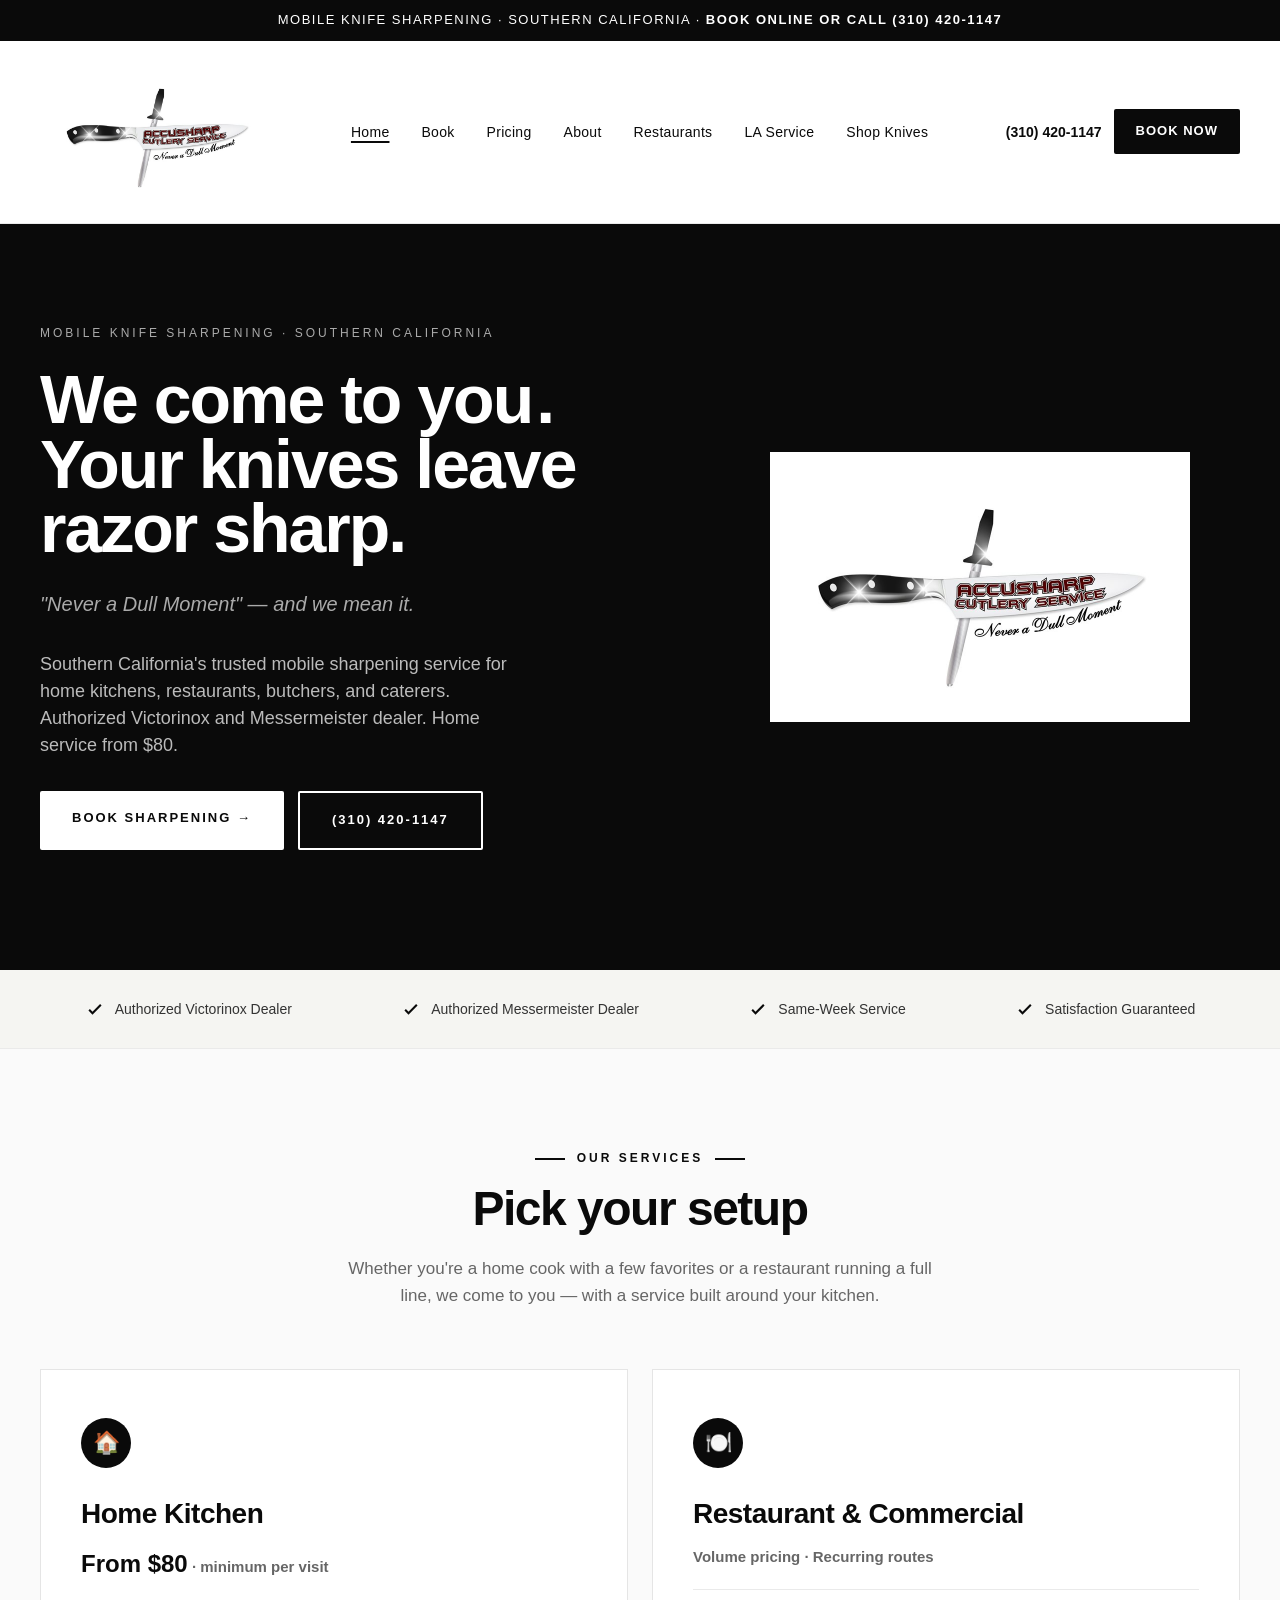
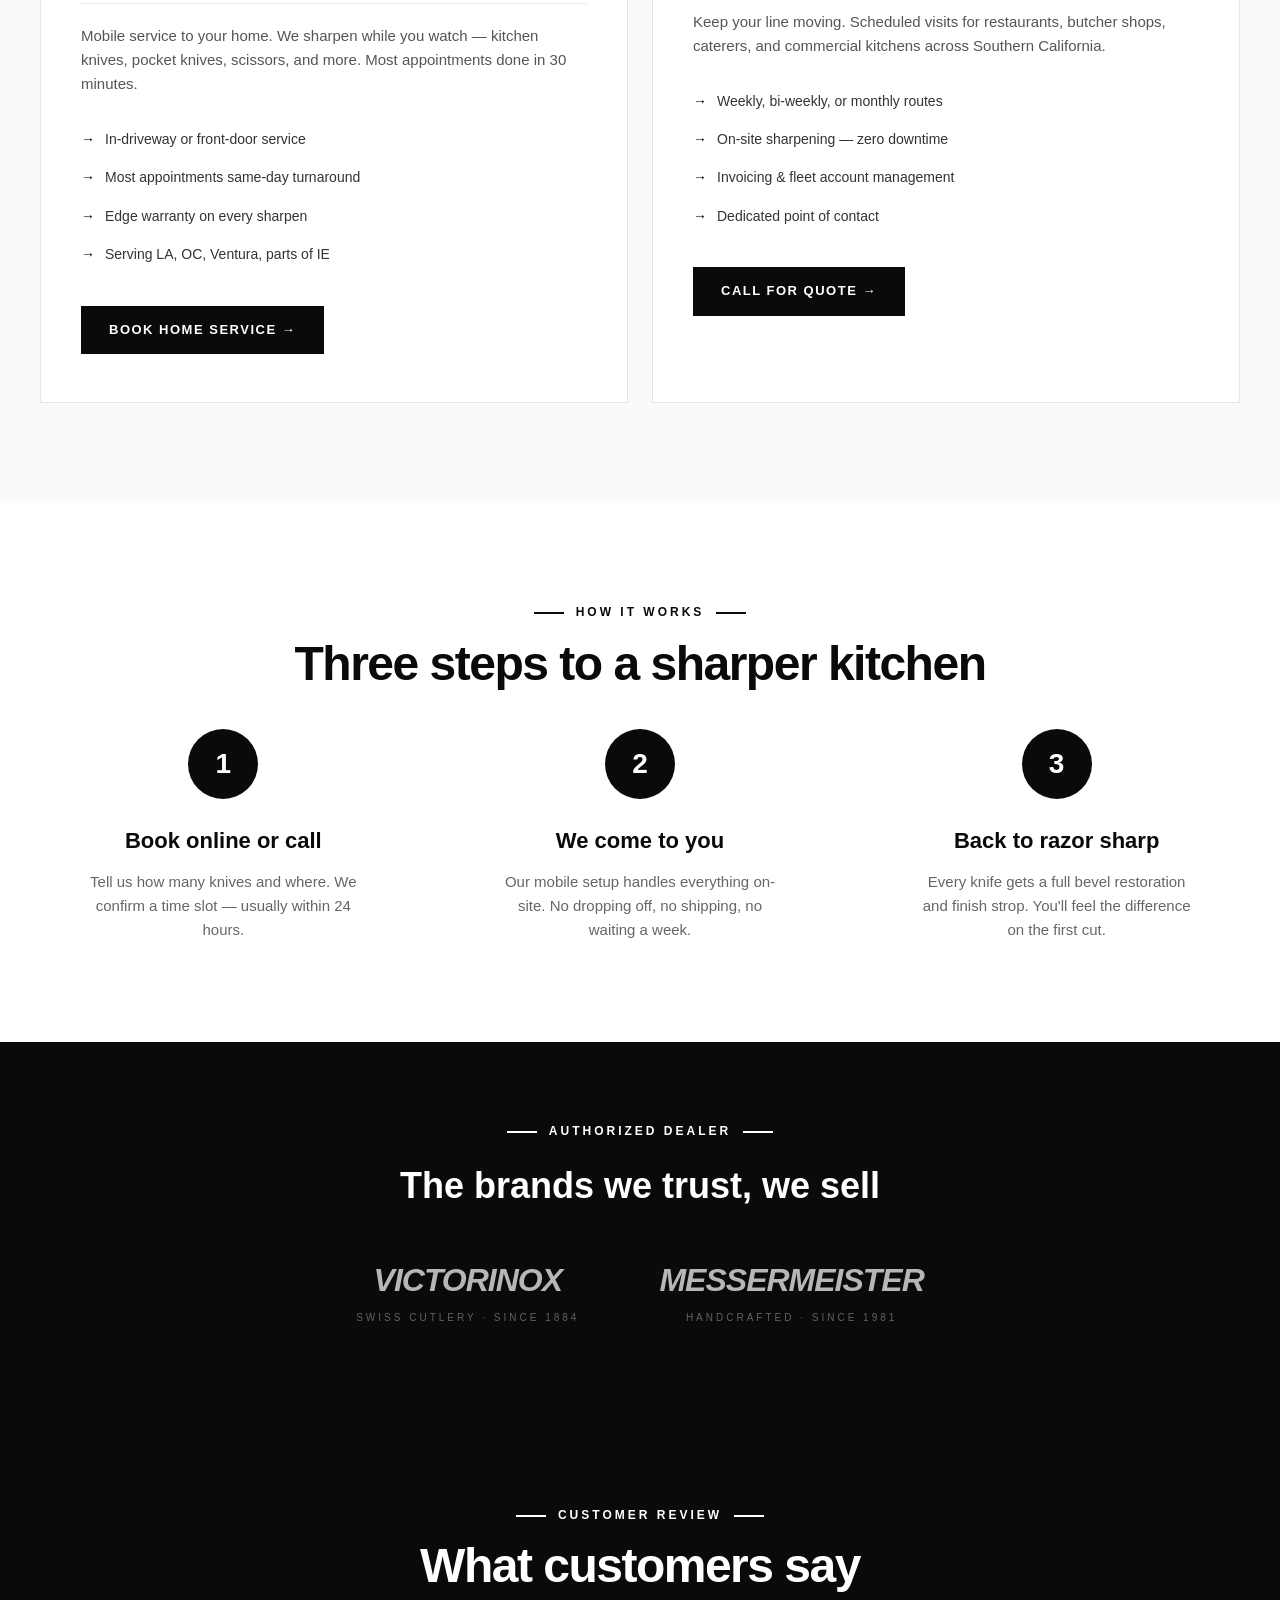
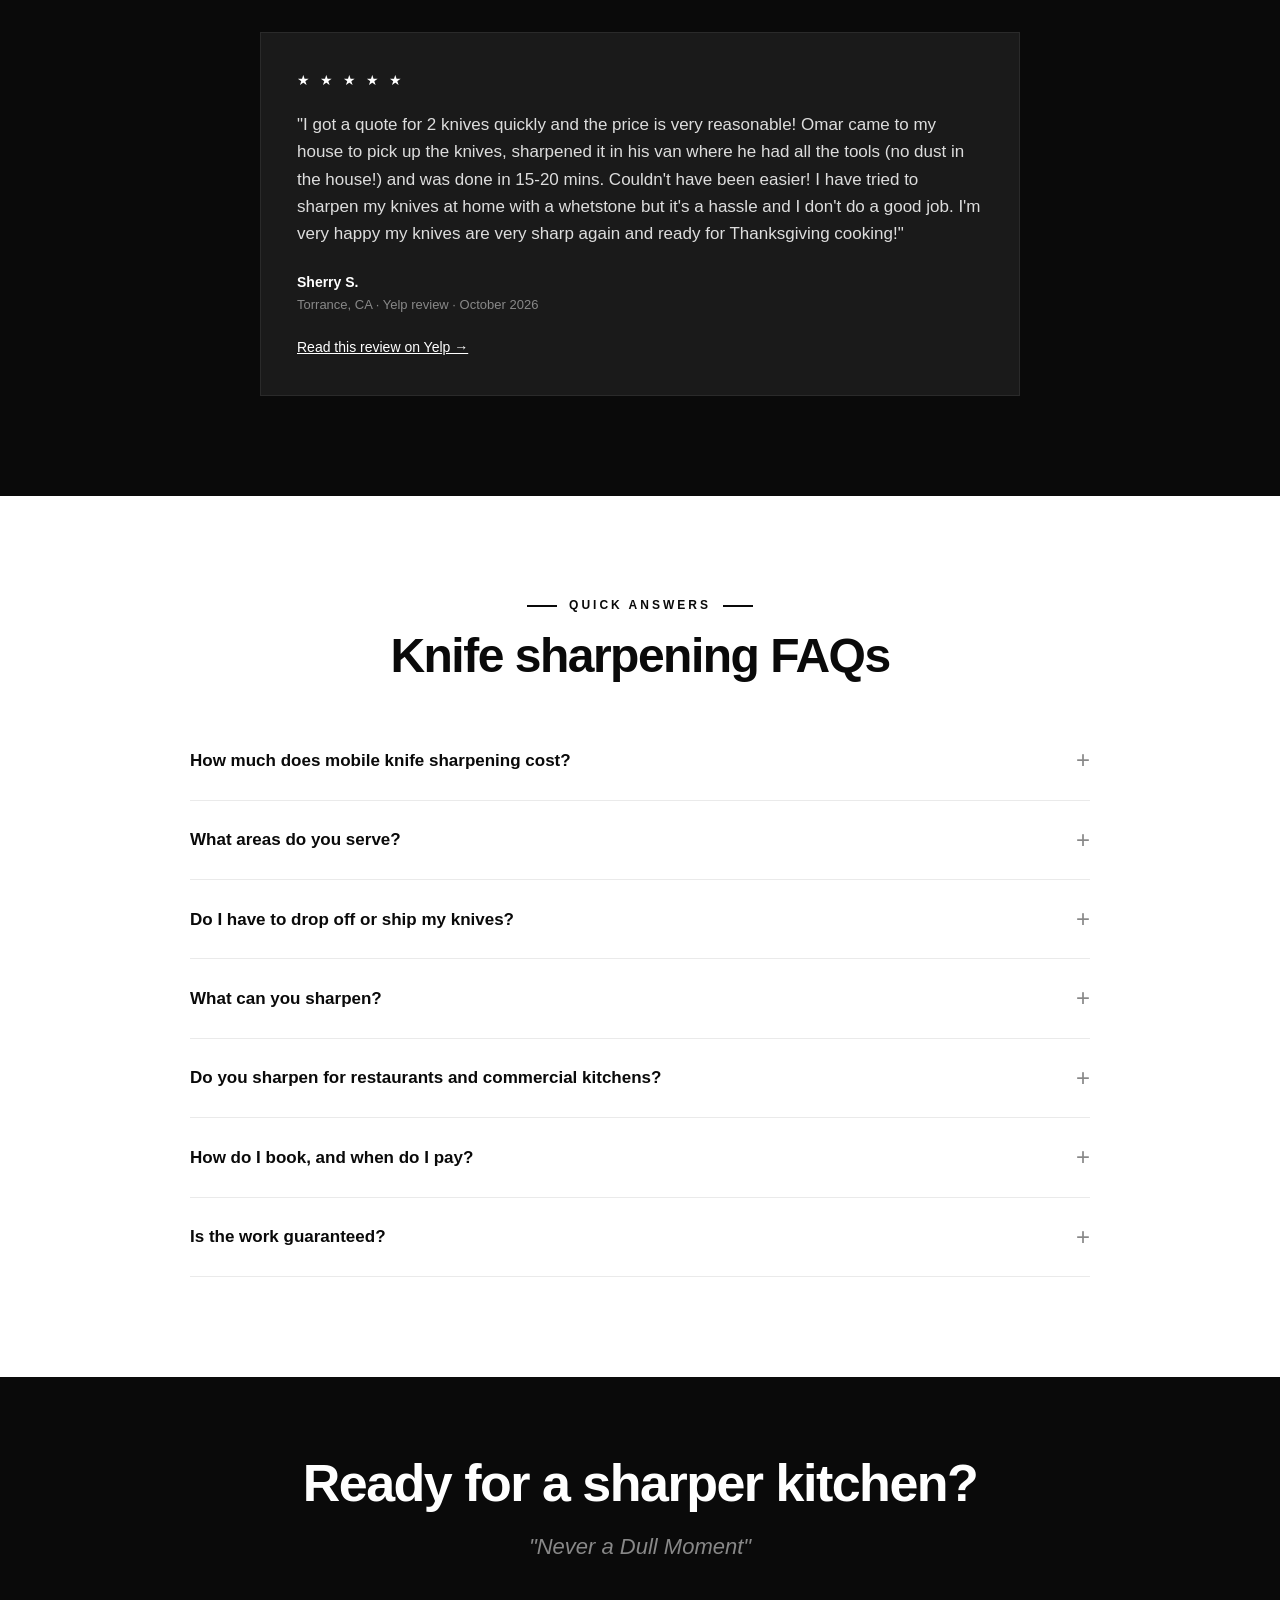
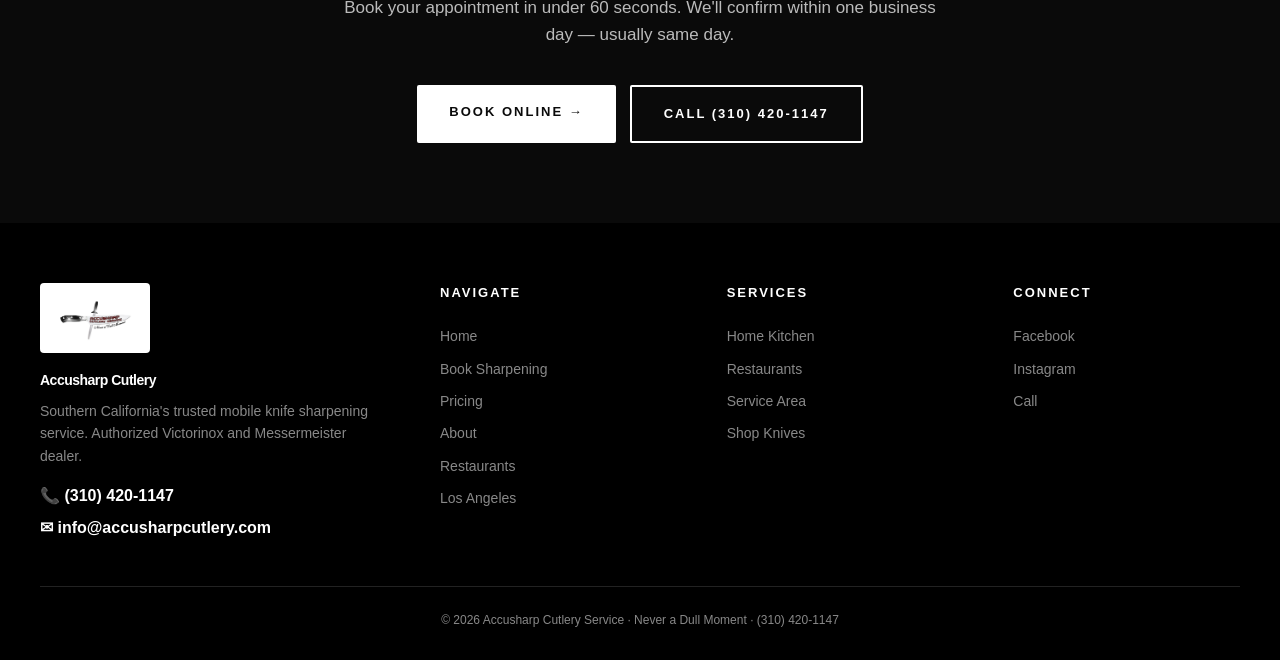
==== commit e4b2da94: "Add Restaurants page, client list and photos; fix pricing meta tag - New restaurants.html for commer" ====
--- a/Accusharp-website/index.html
+++ b/Accusharp-website/index.html
@@ -259,6 +259,7 @@
       <a href="booking.html">Book</a>
       <a href="pricing.html">Pricing</a>
       <a href="about.html">About</a>
+      <a href="restaurants.html">Restaurants</a>
       <a href="los-angeles.html">LA Service</a>
       <a href="https://shop.accusharpcutlery.com" target="_blank" rel="noopener">Shop Knives</a>
     </nav>
@@ -484,6 +485,7 @@
         <a class="link" href="booking.html">Book Sharpening</a>
         <a class="link" href="pricing.html">Pricing</a>
         <a class="link" href="about.html">About</a>
+        <a class="link" href="restaurants.html">Restaurants</a>
         <a class="link" href="los-angeles.html">Los Angeles</a>
       </div>
       <div>
